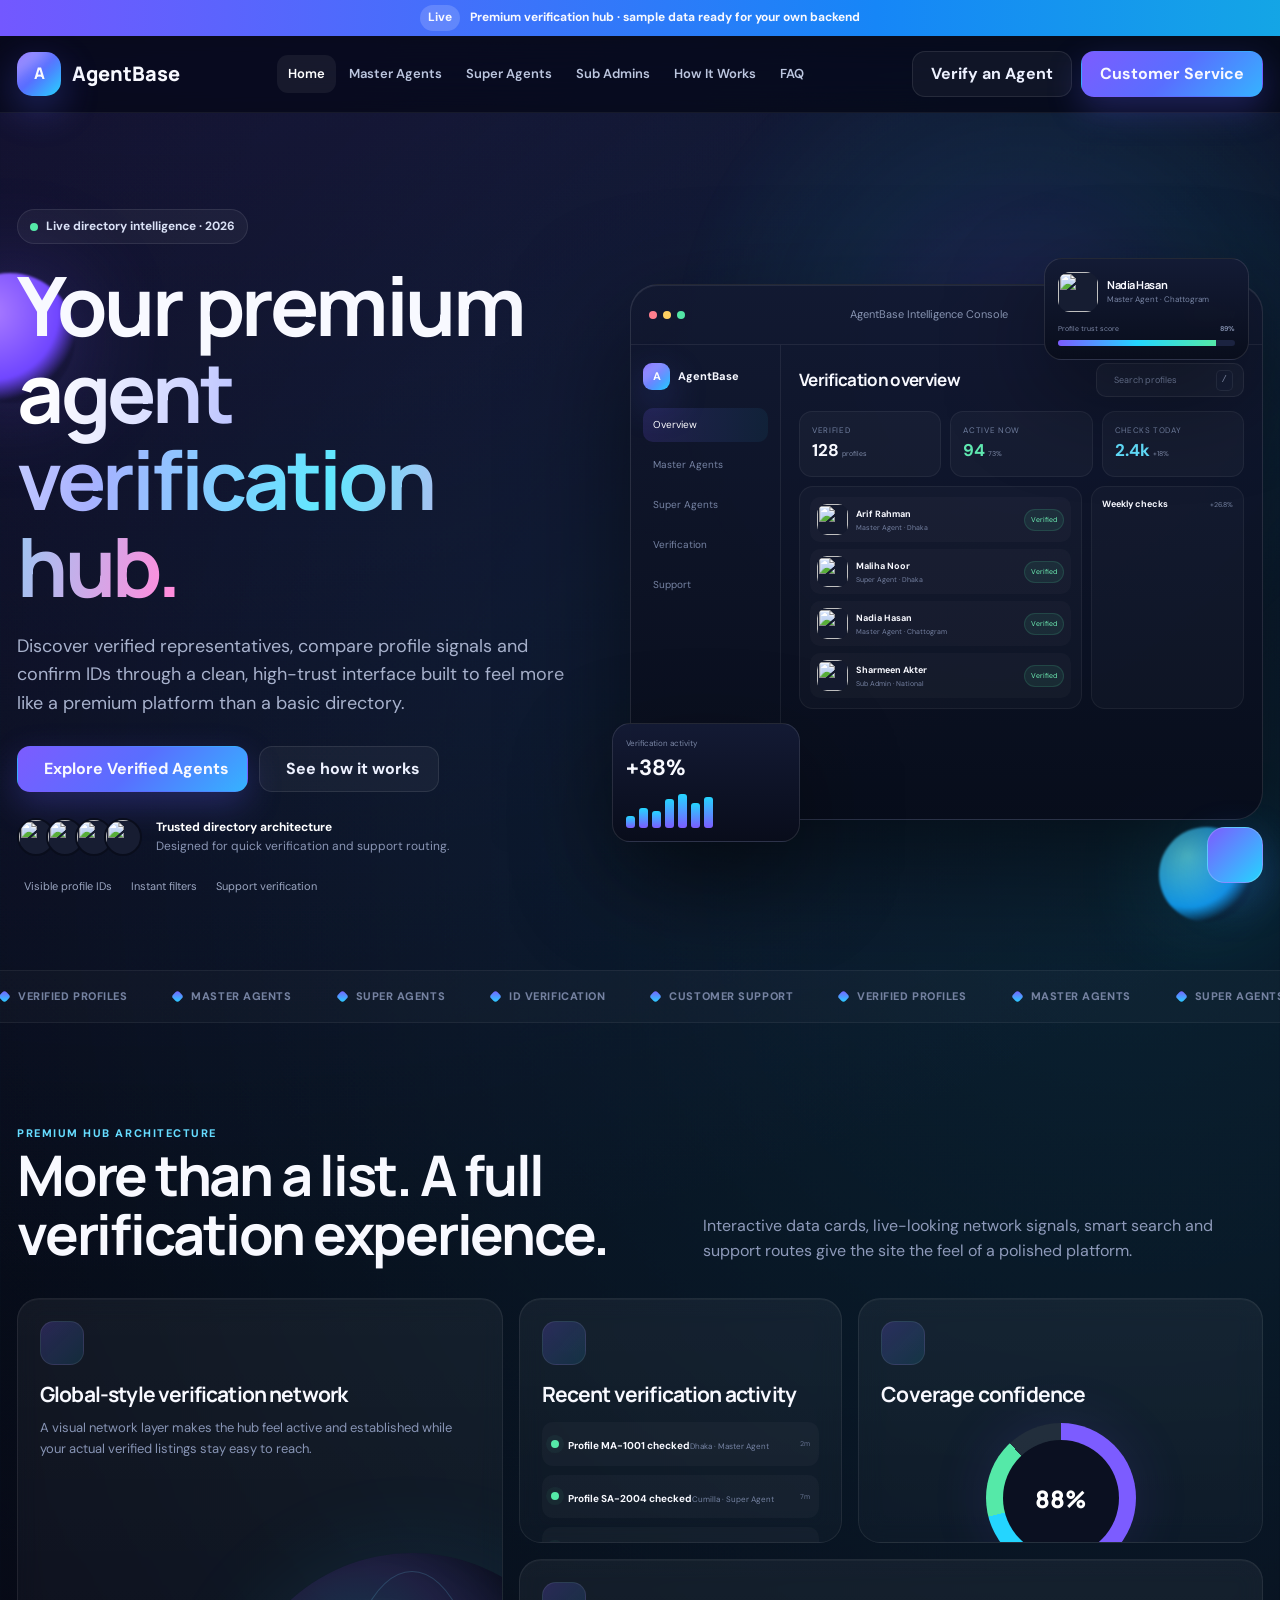
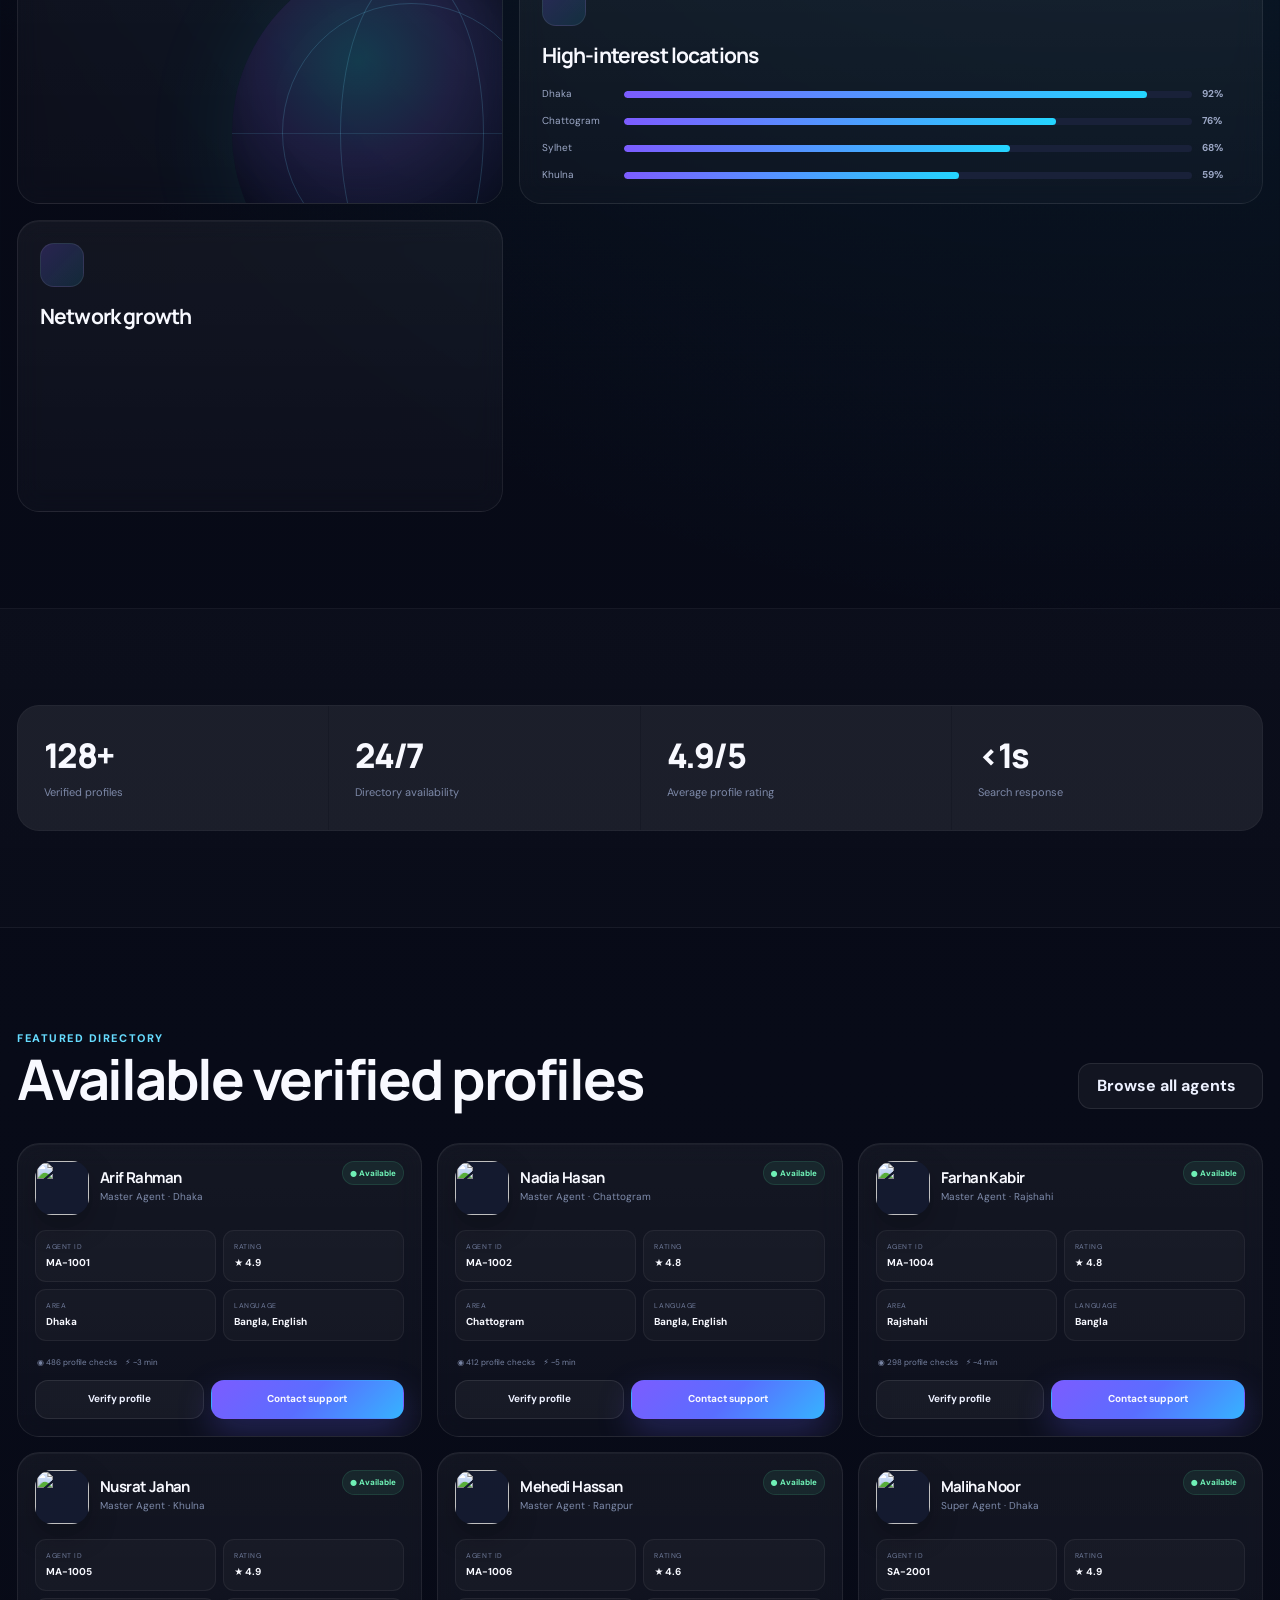
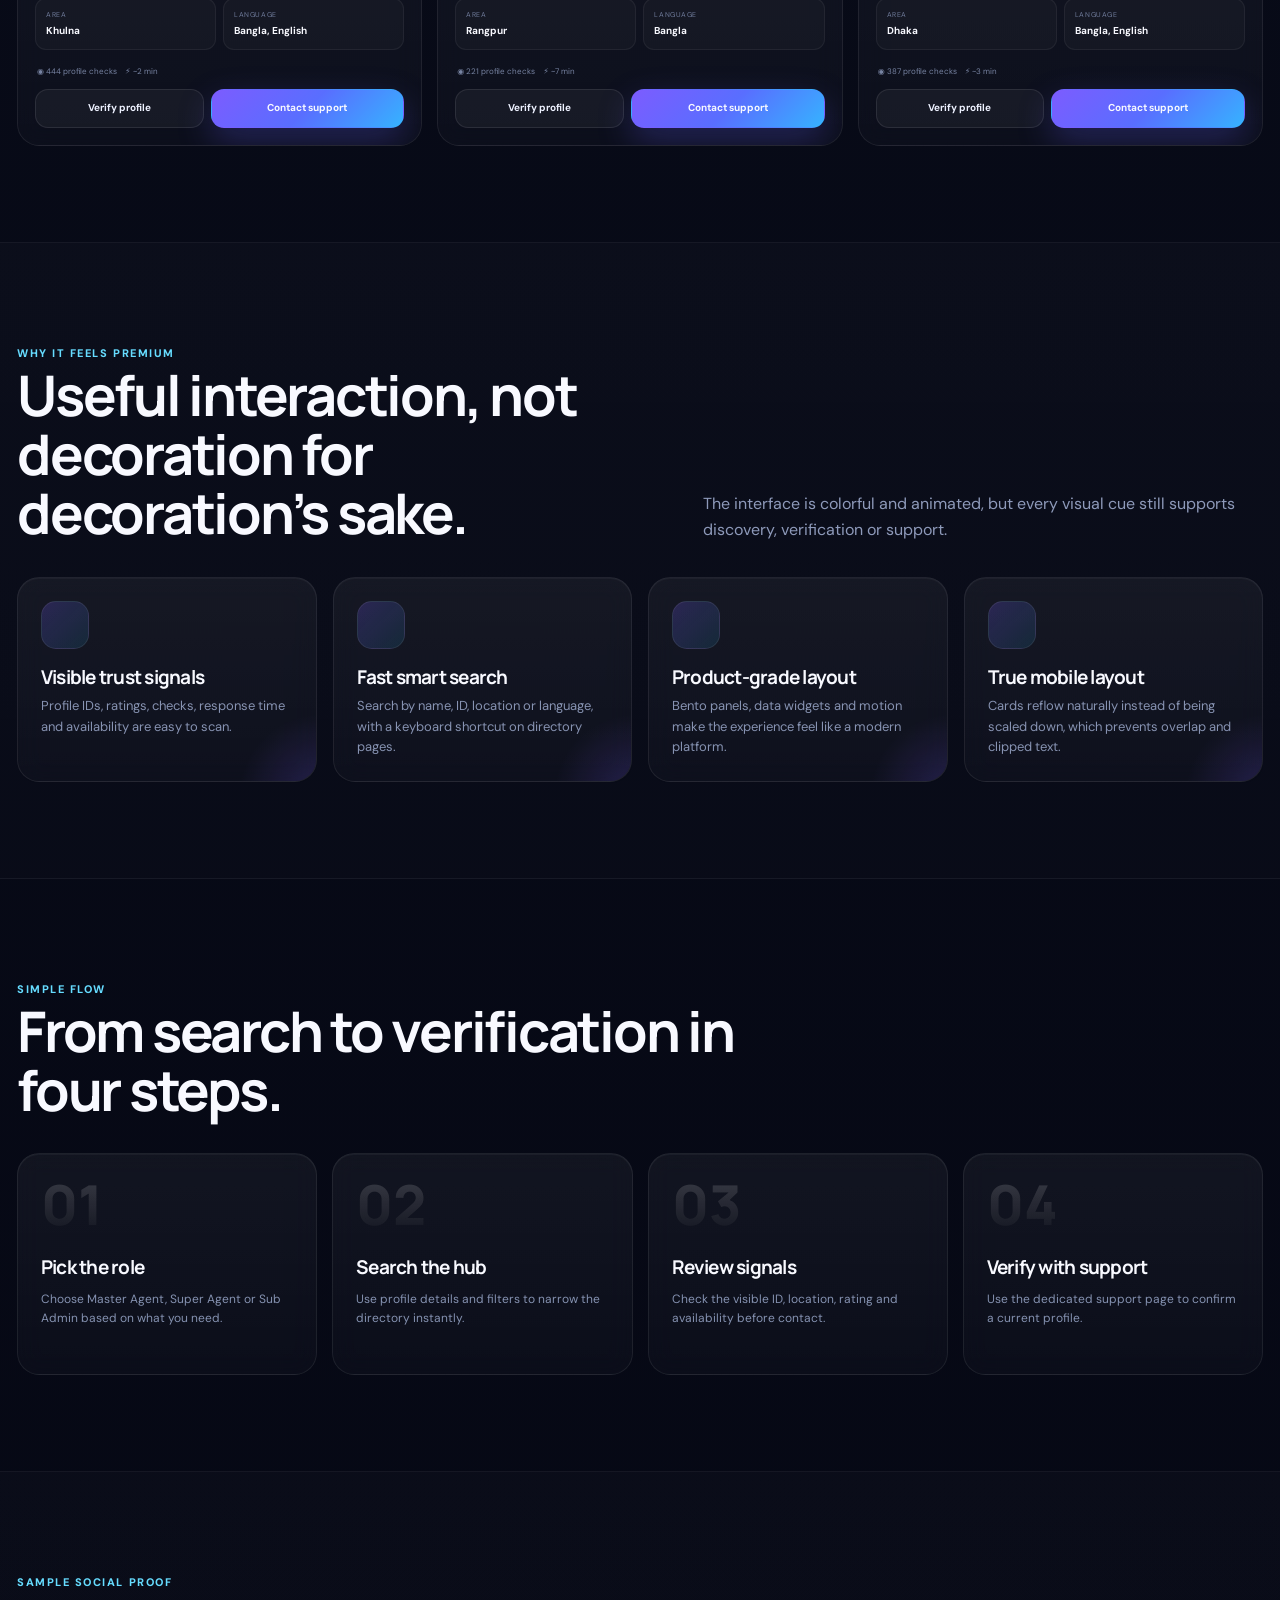
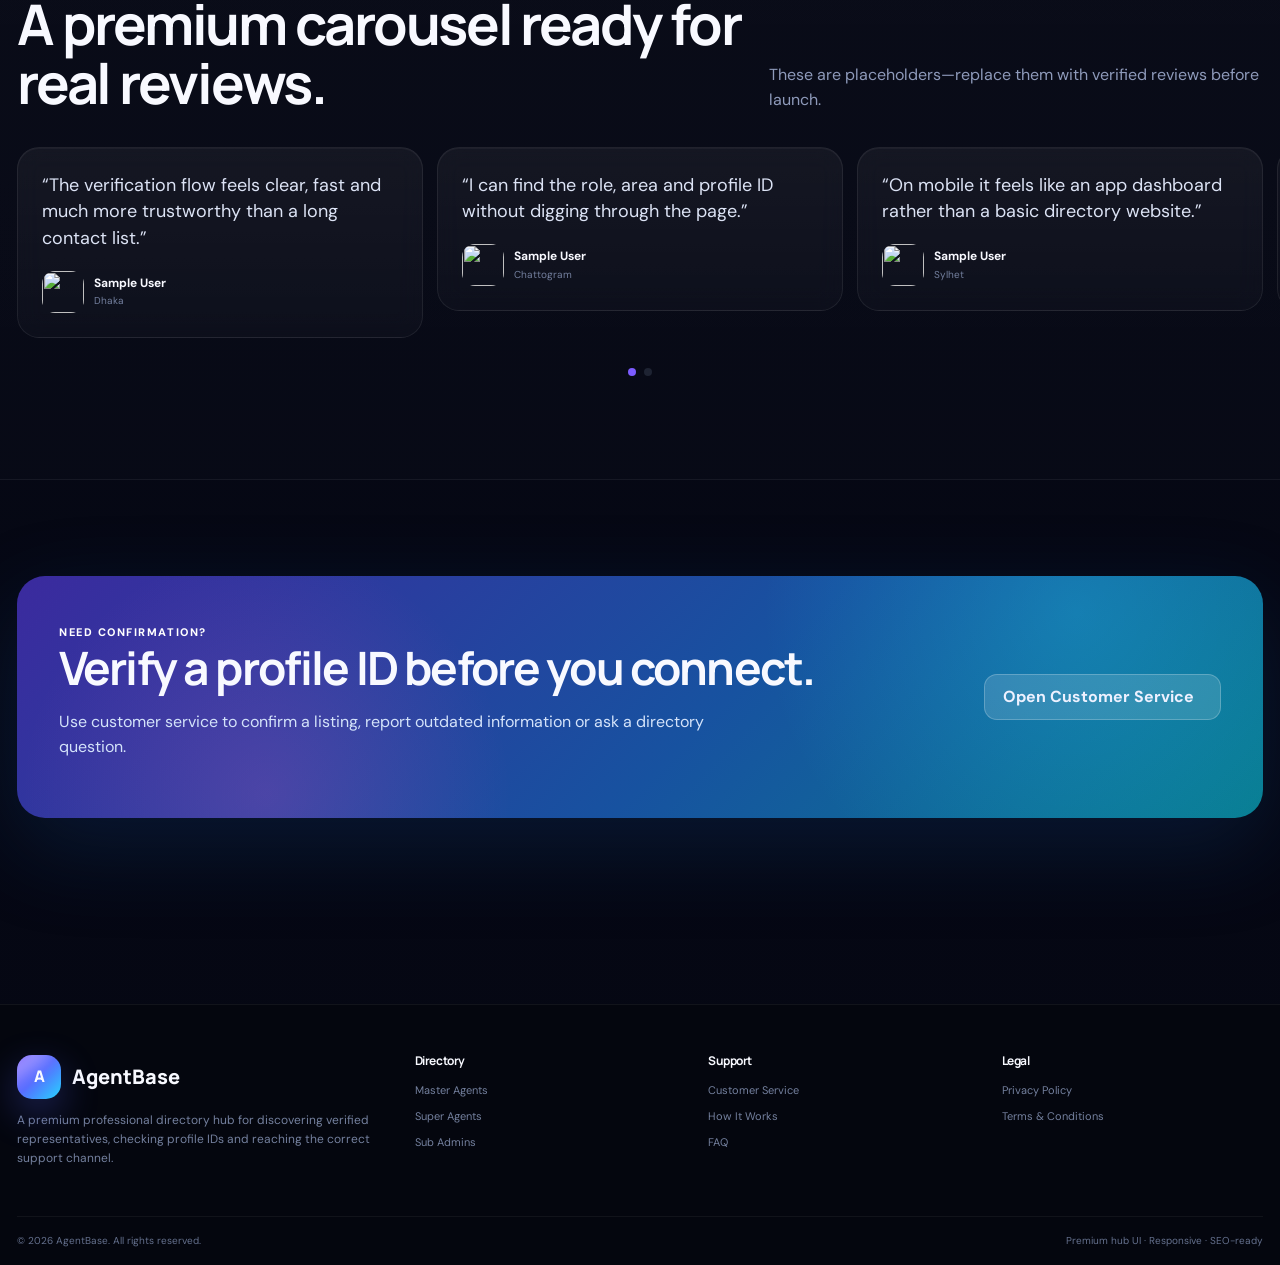
==== index.html @ 2a03d3b6 "Add files via upload" ====
<!doctype html><html lang="en"><head><meta charset="utf-8"><meta name="viewport" content="width=device-width,initial-scale=1"><title>Verified Agent Directory 2026 | AgentBase</title><meta name="description" content="Discover verified professional agents by role, location and availability in a premium interactive directory hub."><meta name="robots" content="index,follow,max-image-preview:large"><link rel="canonical" href="https://yourdomain.com/"><meta property="og:type" content="website"><meta property="og:title" content="Verified Agent Directory 2026 | AgentBase"><meta property="og:description" content="Discover verified professional agents by role, location and availability in a premium interactive directory hub."><meta property="og:url" content="https://yourdomain.com/"><meta name="twitter:card" content="summary_large_image"><meta name="theme-color" content="#050713"><link rel="preconnect" href="https://cdn.jsdelivr.net" crossorigin><link rel="preconnect" href="https://api.dicebear.com" crossorigin><link rel="stylesheet" href="https://cdn.jsdelivr.net/npm/swiper@11/swiper-bundle.min.css"><link rel="stylesheet" href="assets/css/style.css"><script type="application/ld+json">{"@context":"https://schema.org","@type":"WebSite","name":"AgentBase","url":"https://yourdomain.com/"}</script></head><body><div class="announcement"><div class="container announcement-inner"><b>Live</b><span>Premium verification hub · sample data ready for your own backend</span></div></div><a class="skip" href="#main">Skip to content</a><header class="header"><div class="container navwrap"><a class="brand" href="index.html"><span class="brand-mark">A</span><span class="brand-name">AgentBase</span></a><nav class="nav" aria-label="Primary"><a href="index.html">Home</a><a href="master-agents.html">Master Agents</a><a href="super-agents.html">Super Agents</a><a href="sub-admins.html">Sub Admins</a><a href="how-it-works.html">How It Works</a><a href="faq.html">FAQ</a></nav><div class="header-actions"><a class="btn btn-glass" href="customer-service.html">Verify an Agent</a><a class="btn btn-primary" href="customer-service.html">Customer Service</a><button class="menu" aria-label="Open menu" aria-expanded="false"><i data-lucide="menu"></i></button></div></div></header><main id="main"><section class="hero"><span class="orb a"></span><span class="orb b"></span><div class="container hero-grid"><div class="hero-copy-wrap"><span class="eyebrow"><span class="pulse"></span> Live directory intelligence · 2026</span><h1>Your premium <span class="grad">agent verification hub.</span></h1><p class="hero-copy">Discover verified representatives, compare profile signals and confirm IDs through a clean, high-trust interface built to feel more like a premium platform than a basic directory.</p><div class="hero-actions"><a class="btn btn-primary" href="master-agents.html"><i data-lucide="search"></i>Explore Verified Agents</a><a class="btn btn-glass" href="how-it-works.html"><i data-lucide="sparkles"></i>See how it works</a></div><div class="trust-row"><div class="avatar-stack"><img src="https://api.dicebear.com/9.x/notionists/svg?seed=Arif-Rahman&backgroundColor=1f2937,312e81,0f766e,4c1d95&radius=28" alt=""><img src="https://api.dicebear.com/9.x/notionists/svg?seed=Nadia-Hasan&backgroundColor=1f2937,312e81,0f766e,4c1d95&radius=28" alt=""><img src="https://api.dicebear.com/9.x/notionists/svg?seed=Maliha-Noor&backgroundColor=1f2937,312e81,0f766e,4c1d95&radius=28" alt=""><img src="https://api.dicebear.com/9.x/notionists/svg?seed=Sharmeen-Akter&backgroundColor=1f2937,312e81,0f766e,4c1d95&radius=28" alt=""></div><p><strong>Trusted directory architecture</strong><br>Designed for quick verification and support routing.</p></div><div class="micro-proof"><span><i data-lucide="badge-check"></i>Visible profile IDs</span><span><i data-lucide="zap"></i>Instant filters</span><span><i data-lucide="shield-check"></i>Support verification</span></div></div><div class="hub-wrap"><div class="hub-window"><div class="hub-top"><div class="window-dots"><i></i><i></i><i></i></div><span class="hub-top-title">AgentBase Intelligence Console</span><span class="live-chip">● LIVE VIEW</span></div><div class="hub-body"><aside class="hub-side"><div class="side-logo"><span class="brand-mark">A</span>AgentBase</div><div class="hub-nav"><span class="active">Overview</span><span>Master Agents</span><span>Super Agents</span><span>Verification</span><span>Support</span></div></aside><div class="hub-main"><div class="hub-mainhead"><h3>Verification overview</h3><div class="cmd-search"><i data-lucide="search"></i>Search profiles<kbd>/</kbd></div></div><div class="hub-kpis"><div class="hub-kpi"><span>Verified</span><strong>128</strong><small>profiles</small></div><div class="hub-kpi"><span>Active now</span><strong style="color:#60e9b1">94</strong><small>73%</small></div><div class="hub-kpi"><span>Checks today</span><strong style="color:#63e1ff">2.4k</strong><small>+18%</small></div></div><div class="hub-content"><div class="hub-list"><div class="mini-person"><img src="https://api.dicebear.com/9.x/notionists/svg?seed=Arif-Rahman&backgroundColor=1f2937,312e81,0f766e,4c1d95&radius=28" alt=""><div><strong>Arif Rahman</strong><small>Master Agent · Dhaka</small></div><span class="verified-mini">Verified</span></div><div class="mini-person"><img src="https://api.dicebear.com/9.x/notionists/svg?seed=Maliha-Noor&backgroundColor=1f2937,312e81,0f766e,4c1d95&radius=28" alt=""><div><strong>Maliha Noor</strong><small>Super Agent · Dhaka</small></div><span class="verified-mini">Verified</span></div><div class="mini-person"><img src="https://api.dicebear.com/9.x/notionists/svg?seed=Nadia-Hasan&backgroundColor=1f2937,312e81,0f766e,4c1d95&radius=28" alt=""><div><strong>Nadia Hasan</strong><small>Master Agent · Chattogram</small></div><span class="verified-mini">Verified</span></div><div class="mini-person"><img src="https://api.dicebear.com/9.x/notionists/svg?seed=Sharmeen-Akter&backgroundColor=1f2937,312e81,0f766e,4c1d95&radius=28" alt=""><div><strong>Sharmeen Akter</strong><small>Sub Admin · National</small></div><span class="verified-mini">Verified</span></div></div><div class="hub-chart"><div class="hub-chart-head"><strong>Weekly checks</strong><span>+26.8%</span></div><canvas id="verificationChart"></canvas></div></div></div></div></div><div class="floating-card profile"><div class="fc-top"><img src="https://api.dicebear.com/9.x/notionists/svg?seed=Nadia-Hasan&backgroundColor=1f2937,312e81,0f766e,4c1d95&radius=28" alt=""><div><h4>Nadia Hasan</h4><p>Master Agent · Chattogram</p></div></div><div class="trust-meter"><div class="trust-line"><span>Profile trust score</span><strong>89%</strong></div><div class="trust-bar"><i></i></div></div></div><div class="floating-card activity"><small>Verification activity</small><strong>+38%</strong><div class="spark"><i></i><i></i><i></i><i></i><i></i><i></i><i></i></div></div></div></div></section><div class="marquee"><div class="marquee-track"><span class="marquee-item"><i></i>VERIFIED PROFILES</span><span class="marquee-item"><i></i>MASTER AGENTS</span><span class="marquee-item"><i></i>SUPER AGENTS</span><span class="marquee-item"><i></i>ID VERIFICATION</span><span class="marquee-item"><i></i>CUSTOMER SUPPORT</span><span class="marquee-item"><i></i>VERIFIED PROFILES</span><span class="marquee-item"><i></i>MASTER AGENTS</span><span class="marquee-item"><i></i>SUPER AGENTS</span><span class="marquee-item"><i></i>ID VERIFICATION</span><span class="marquee-item"><i></i>CUSTOMER SUPPORT</span></div></div>
<section class="section"><div class="container"><div class="section-head" data-reveal><div><span class="kicker">Premium hub architecture</span><h2>More than a list. A full verification experience.</h2></div><p>Interactive data cards, live-looking network signals, smart search and support routes give the site the feel of a polished platform.</p></div><div class="bento"><article class="glass bento-card large" data-reveal><div class="bento-icon"><i data-lucide="globe-2"></i></div><h3>Global-style verification network</h3><p>A visual network layer makes the hub feel active and established while your actual verified listings stay easy to reach.</p><div class="globe-wrap"><span class="globe-line"></span></div></article><article class="glass bento-card" data-reveal><div class="bento-icon"><i data-lucide="activity"></i></div><h3>Recent verification activity</h3><div class="activity-feed"><div class="feed-item"><span class="feed-dot"></span><div><strong>Profile MA-1001 checked</strong><small>Dhaka · Master Agent</small></div><span class="feed-time">2m</span></div><div class="feed-item"><span class="feed-dot"></span><div><strong>Profile SA-2004 checked</strong><small>Cumilla · Super Agent</small></div><span class="feed-time">7m</span></div><div class="feed-item"><span class="feed-dot"></span><div><strong>Profile AD-3002 checked</strong><small>National · Sub Admin</small></div><span class="feed-time">11m</span></div></div></article><article class="glass bento-card" data-reveal><div class="bento-icon"><i data-lucide="pie-chart"></i></div><h3>Coverage confidence</h3><div class="coverage-ring"></div></article><article class="glass bento-card wide" data-reveal><div class="bento-icon"><i data-lucide="bar-chart-3"></i></div><h3>High-interest locations</h3><div class="city-list"><div class="city-row"><span>Dhaka</span><span class="city-bar"><i style="width:92%"></i></span><b>92%</b></div><div class="city-row"><span>Chattogram</span><span class="city-bar"><i style="width:76%"></i></span><b>76%</b></div><div class="city-row"><span>Sylhet</span><span class="city-bar"><i style="width:68%"></i></span><b>68%</b></div><div class="city-row"><span>Khulna</span><span class="city-bar"><i style="width:59%"></i></span><b>59%</b></div></div></article><article class="glass bento-card" data-reveal><div class="bento-icon"><i data-lucide="chart-no-axes-combined"></i></div><h3>Network growth</h3><div class="mini-chart-box"><canvas id="networkChart"></canvas></div></article></div></div></section>
<section class="section alt"><div class="container"><div class="stats" data-reveal><div class="statbox"><strong data-count="128" data-suffix="+">128+</strong><span>Verified profiles</span></div><div class="statbox"><strong>24/7</strong><span>Directory availability</span></div><div class="statbox"><strong>4.9/5</strong><span>Average profile rating</span></div><div class="statbox"><strong>&lt;1s</strong><span>Search response</span></div></div></div></section>
<section class="section"><div class="container"><div class="section-head" data-reveal><div><span class="kicker">Featured directory</span><h2>Available verified profiles</h2></div><a class="btn btn-glass" href="master-agents.html">Browse all agents <i data-lucide="arrow-up-right"></i></a></div><div class="agent-grid" data-featured></div></div></section>
<section class="section alt"><div class="container"><div class="section-head" data-reveal><div><span class="kicker">Why it feels premium</span><h2>Useful interaction, not decoration for decoration’s sake.</h2></div><p>The interface is colorful and animated, but every visual cue still supports discovery, verification or support.</p></div><div class="grid4"><article class="glass feature" data-reveal><div class="ficon"><i data-lucide="badge-check"></i></div><h3>Visible trust signals</h3><p>Profile IDs, ratings, checks, response time and availability are easy to scan.</p></article><article class="glass feature" data-reveal><div class="ficon"><i data-lucide="search-code"></i></div><h3>Fast smart search</h3><p>Search by name, ID, location or language, with a keyboard shortcut on directory pages.</p></article><article class="glass feature" data-reveal><div class="ficon"><i data-lucide="panel-top"></i></div><h3>Product-grade layout</h3><p>Bento panels, data widgets and motion make the experience feel like a modern platform.</p></article><article class="glass feature" data-reveal><div class="ficon"><i data-lucide="smartphone"></i></div><h3>True mobile layout</h3><p>Cards reflow naturally instead of being scaled down, which prevents overlap and clipped text.</p></article></div></div></section>
<section class="section"><div class="container"><div class="section-head" data-reveal><div><span class="kicker">Simple flow</span><h2>From search to verification in four steps.</h2></div></div><div class="process"><article class="glass step" data-reveal><div class="step-num">01</div><h3>Pick the role</h3><p>Choose Master Agent, Super Agent or Sub Admin based on what you need.</p></article><article class="glass step" data-reveal><div class="step-num">02</div><h3>Search the hub</h3><p>Use profile details and filters to narrow the directory instantly.</p></article><article class="glass step" data-reveal><div class="step-num">03</div><h3>Review signals</h3><p>Check the visible ID, location, rating and availability before contact.</p></article><article class="glass step" data-reveal><div class="step-num">04</div><h3>Verify with support</h3><p>Use the dedicated support page to confirm a current profile.</p></article></div></div></section>
<section class="section alt"><div class="container"><div class="section-head" data-reveal><div><span class="kicker">Sample social proof</span><h2>A premium carousel ready for real reviews.</h2></div><p>These are placeholders—replace them with verified reviews before launch.</p></div><div class="swiper testimonial-slider"><div class="swiper-wrapper"><div class="swiper-slide"><article class="glass testimonial"><p class="quote">“The verification flow feels clear, fast and much more trustworthy than a long contact list.”</p><div class="who"><img src="https://api.dicebear.com/9.x/notionists/svg?seed=Arif-Rahman&backgroundColor=1f2937,312e81,0f766e,4c1d95&radius=28" alt=""><div><strong>Sample User</strong><span>Dhaka</span></div></div></article></div><div class="swiper-slide"><article class="glass testimonial"><p class="quote">“I can find the role, area and profile ID without digging through the page.”</p><div class="who"><img src="https://api.dicebear.com/9.x/notionists/svg?seed=Nadia-Hasan&backgroundColor=1f2937,312e81,0f766e,4c1d95&radius=28" alt=""><div><strong>Sample User</strong><span>Chattogram</span></div></div></article></div><div class="swiper-slide"><article class="glass testimonial"><p class="quote">“On mobile it feels like an app dashboard rather than a basic directory website.”</p><div class="who"><img src="https://api.dicebear.com/9.x/notionists/svg?seed=Maliha-Noor&backgroundColor=1f2937,312e81,0f766e,4c1d95&radius=28" alt=""><div><strong>Sample User</strong><span>Sylhet</span></div></div></article></div><div class="swiper-slide"><article class="glass testimonial"><p class="quote">“The support verification route makes the next step obvious.”</p><div class="who"><img src="https://api.dicebear.com/9.x/notionists/svg?seed=Sharmeen-Akter&backgroundColor=1f2937,312e81,0f766e,4c1d95&radius=28" alt=""><div><strong>Sample User</strong><span>National</span></div></div></article></div></div><div class="swiper-pagination"></div></div></div></section>
<section class="section"><div class="container"><div class="cta" data-reveal><div class="cta-grid"><div><span class="kicker" style="color:#fff">Need confirmation?</span><h2>Verify a profile ID before you connect.</h2><p>Use customer service to confirm a listing, report outdated information or ask a directory question.</p></div><a class="btn btn-glass" href="customer-service.html">Open Customer Service <i data-lucide="arrow-right"></i></a></div></div></div></section></main><footer class="footer"><div class="container footer-grid"><div><a class="brand" href="index.html"><span class="brand-mark">A</span><span class="brand-name">AgentBase</span></a><p>A premium professional directory hub for discovering verified representatives, checking profile IDs and reaching the correct support channel.</p></div><div><h4>Directory</h4><a class="link" href="master-agents.html">Master Agents</a><a class="link" href="super-agents.html">Super Agents</a><a class="link" href="sub-admins.html">Sub Admins</a></div><div><h4>Support</h4><a class="link" href="customer-service.html">Customer Service</a><a class="link" href="how-it-works.html">How It Works</a><a class="link" href="faq.html">FAQ</a></div><div><h4>Legal</h4><a class="link" href="privacy.html">Privacy Policy</a><a class="link" href="terms.html">Terms & Conditions</a></div></div><div class="container footer-bottom"><span>© 2026 AgentBase. All rights reserved.</span><span>Premium hub UI · Responsive · SEO-ready</span></div></footer><a class="float-contact" href="customer-service.html" aria-label="Customer service"><i data-lucide="message-circle"></i></a><div class="cursor-glow"></div><script src="https://cdn.jsdelivr.net/npm/lucide@0.468.0/dist/umd/lucide.min.js"></script><script src="https://cdn.jsdelivr.net/npm/gsap@3.13.0/dist/gsap.min.js"></script><script src="https://cdn.jsdelivr.net/npm/gsap@3.13.0/dist/ScrollTrigger.min.js"></script><script src="https://cdn.jsdelivr.net/npm/@studio-freight/lenis@1.0.42/dist/lenis.min.js"></script><script src="https://cdn.jsdelivr.net/npm/chart.js@4.4.7/dist/chart.umd.min.js"></script><script src="https://cdn.jsdelivr.net/npm/swiper@11/swiper-bundle.min.js"></script><script src="assets/js/config.js"></script><script src="assets/js/agents.js"></script><script src="assets/js/app.js"></script></body></html>
---- assets/css/style.css ----
@import url('https://fonts.googleapis.com/css2?family=DM+Sans:wght@400;500;600;700&family=Manrope:wght@600;700;800&display=swap');
:root{--bg:#050713;--bg2:#080b18;--surface:#0d1124;--surface2:#11172d;--glass:rgba(15,21,43,.72);--glass2:rgba(255,255,255,.045);--text:#f8f9ff;--muted:#96a0bd;--muted2:#6f7a98;--line:rgba(255,255,255,.09);--line2:rgba(255,255,255,.14);--violet:#7c5cff;--violet2:#aa67ff;--cyan:#24d5ff;--teal:#27e2be;--pink:#ff5ccc;--amber:#ffc761;--green:#55e9a8;--danger:#ff7b8f;--container:1260px;--r:24px;--shadow:0 35px 100px rgba(0,0,0,.38);--shadow2:0 16px 50px rgba(0,0,0,.24)}
*{box-sizing:border-box;min-width:0}html{scroll-behavior:smooth;background:var(--bg)}body{margin:0;font-family:'DM Sans',system-ui,-apple-system,BlinkMacSystemFont,'Segoe UI',sans-serif;color:var(--text);background:radial-gradient(circle at 12% -10%,rgba(124,92,255,.20),transparent 28%),radial-gradient(circle at 88% 14%,rgba(36,213,255,.12),transparent 26%),linear-gradient(180deg,#050713 0%,#080b18 44%,#050713 100%);line-height:1.6;overflow-x:hidden;-webkit-font-smoothing:antialiased}body:before{content:'';position:fixed;inset:0;pointer-events:none;z-index:-4;background-image:linear-gradient(rgba(255,255,255,.022) 1px,transparent 1px),linear-gradient(90deg,rgba(255,255,255,.022) 1px,transparent 1px);background-size:52px 52px;mask-image:linear-gradient(to bottom,rgba(0,0,0,.9),transparent 86%)}a{text-decoration:none;color:inherit}button,input,select,textarea{font:inherit}button{color:inherit}img{max-width:100%;display:block}h1,h2,h3,h4{font-family:'Manrope',sans-serif;margin:0;line-height:1.06;letter-spacing:-.04em;overflow-wrap:anywhere}p{overflow-wrap:anywhere}.container{width:min(calc(100% - 34px),var(--container));margin-inline:auto}.skip{position:absolute;left:-9999px}.skip:focus{left:12px;top:12px;z-index:9999;background:white;color:#111;padding:10px 14px;border-radius:10px}.cursor-glow{position:fixed;width:420px;height:420px;border-radius:50%;background:radial-gradient(circle,rgba(124,92,255,.085),transparent 67%);transform:translate(-50%,-50%);pointer-events:none;z-index:-2;filter:blur(10px)}

.announcement{position:relative;z-index:1100;background:linear-gradient(90deg,#7358ff,#1686f7 38%,#12bfd7 70%,#b643db);background-size:180% 180%;animation:flow 9s ease infinite;font-size:12px;font-weight:700}.announcement-inner{min-height:36px;display:flex;align-items:center;justify-content:center;gap:10px;text-align:center}.announcement b{padding:3px 8px;border-radius:999px;background:rgba(255,255,255,.16)}@keyframes flow{50%{background-position:100% 50%}}
.header{position:sticky;top:0;z-index:1000;background:rgba(5,7,19,.72);backdrop-filter:blur(20px) saturate(150%);border-bottom:1px solid rgba(255,255,255,.06)}.navwrap{height:76px;display:flex;align-items:center;justify-content:space-between;gap:20px}.brand{display:inline-flex;align-items:center;gap:11px;font-family:'Manrope';font-weight:800;white-space:nowrap}.brand-mark{position:relative;width:44px;height:44px;border-radius:15px;display:grid;place-items:center;background:linear-gradient(135deg,#7c5cff,#566dff 48%,#26d5ff);box-shadow:0 14px 38px rgba(88,99,255,.32);overflow:hidden}.brand-mark:after{content:'';position:absolute;width:60px;height:16px;top:2px;left:-25px;background:rgba(255,255,255,.35);filter:blur(8px);transform:rotate(-35deg)}.brand-name{font-size:20px}.nav{display:flex;align-items:center;gap:2px}.nav a{padding:9px 11px;border-radius:11px;font-size:13px;font-weight:600;color:#bcc6df;white-space:nowrap}.nav a:hover,.nav a.active{color:#fff;background:rgba(255,255,255,.06)}.header-actions{display:flex;align-items:center;gap:9px}.btn{min-height:46px;padding:0 18px;border-radius:13px;border:1px solid transparent;display:inline-flex;align-items:center;justify-content:center;gap:8px;text-align:center;font-weight:700;line-height:1.2;cursor:pointer;transition:transform .22s ease,border-color .22s ease,box-shadow .22s ease,background .22s ease;white-space:normal}.btn:hover{transform:translateY(-2px)}.btn-primary{background:linear-gradient(135deg,#7c5cff 0%,#596eff 50%,#24d5ff 125%);box-shadow:0 13px 34px rgba(100,92,255,.27)}.btn-primary:hover{box-shadow:0 20px 46px rgba(100,92,255,.37)}.btn-glass{background:rgba(255,255,255,.045);border-color:var(--line);color:#edf1ff}.btn-plain{background:transparent;color:#c9d1e8}.menu{display:none;width:46px;height:46px;padding:0;border-radius:13px;border:1px solid var(--line);background:rgba(255,255,255,.04)}

.hero{position:relative;padding:96px 0 74px;overflow:hidden}.hero:before{content:'';position:absolute;width:720px;height:720px;border-radius:50%;left:52%;top:-120px;background:radial-gradient(circle,rgba(124,92,255,.16),rgba(36,213,255,.055) 42%,transparent 70%);filter:blur(1px);pointer-events:none}.orb{position:absolute;border-radius:50%;pointer-events:none;filter:blur(1px)}.orb.a{width:130px;height:130px;left:-55px;top:160px;background:radial-gradient(circle at 35% 30%,#aa7cff,#7046ff 55%,rgba(112,70,255,.05) 72%);box-shadow:0 0 100px rgba(124,92,255,.28)}.orb.b{width:95px;height:95px;right:2%;bottom:48px;background:radial-gradient(circle at 30% 30%,#63edff,#13a6ff 55%,rgba(19,166,255,.04) 72%);box-shadow:0 0 90px rgba(36,213,255,.2)}.hero-grid{display:grid;grid-template-columns:minmax(0,.94fr) minmax(0,1.06fr);gap:52px;align-items:center;position:relative;z-index:2}.eyebrow{display:inline-flex;align-items:center;gap:8px;padding:7px 12px;border:1px solid var(--line);border-radius:999px;background:rgba(255,255,255,.045);font-size:12px;font-weight:700;color:#dae1f6}.pulse{width:8px;height:8px;border-radius:50%;background:var(--green);box-shadow:0 0 0 0 rgba(85,233,168,.55);animation:pulse 2s infinite}@keyframes pulse{70%{box-shadow:0 0 0 8px rgba(85,233,168,0)}}h1{font-size:clamp(50px,6.4vw,88px);margin-top:18px;max-width:760px}.grad{background:linear-gradient(100deg,#fff 4%,#a7b1ff 37%,#61e8ff 66%,#ff8ddd 98%);-webkit-background-clip:text;background-clip:text;color:transparent}.hero-copy{max-width:650px;color:#a8b2cd;font-size:18px;margin:22px 0 28px}.hero-actions{display:flex;flex-wrap:wrap;gap:11px}.trust-row{display:flex;align-items:center;gap:14px;margin-top:26px;flex-wrap:wrap}.avatar-stack{display:flex}.avatar-stack img{width:38px;height:38px;border-radius:50%;margin-left:-9px;border:2px solid #090d1c;background:#171d32}.avatar-stack img:first-child{margin-left:0}.trust-row p{margin:0;color:#8995b4;font-size:12px}.trust-row strong{color:#fff;font-weight:700}.micro-proof{display:flex;gap:12px;flex-wrap:wrap;margin-top:22px}.micro-proof span{display:inline-flex;align-items:center;gap:7px;color:#9ba6c1;font-size:11px}.micro-proof i{color:#58edb1}

.hub-wrap{position:relative}.hub-window{border:1px solid rgba(255,255,255,.11);background:linear-gradient(180deg,rgba(18,25,49,.93),rgba(8,12,26,.93));border-radius:28px;box-shadow:0 45px 120px rgba(0,0,0,.52),inset 0 1px 0 rgba(255,255,255,.08);overflow:hidden}.hub-top{min-height:60px;padding:0 18px;display:flex;align-items:center;justify-content:space-between;gap:14px;border-bottom:1px solid rgba(255,255,255,.07)}.window-dots{display:flex;gap:6px}.window-dots i{width:8px;height:8px;border-radius:50%}.window-dots i:nth-child(1){background:#ff7f8e}.window-dots i:nth-child(2){background:#ffd062}.window-dots i:nth-child(3){background:#52e6a6}.hub-top-title{font-size:11px;color:#8995b3}.live-chip{padding:6px 8px;border:1px solid rgba(85,233,168,.18);background:rgba(85,233,168,.08);color:#73efb9;border-radius:999px;font-size:9px;font-weight:800;white-space:nowrap}.hub-body{display:grid;grid-template-columns:150px minmax(0,1fr);min-height:474px}.hub-side{border-right:1px solid rgba(255,255,255,.07);padding:18px 12px}.side-logo{display:flex;gap:8px;align-items:center;font-size:11px;font-weight:800;margin-bottom:18px}.side-logo .brand-mark{width:27px;height:27px;border-radius:9px}.hub-nav{display:grid;gap:6px}.hub-nav span{padding:9px 10px;border-radius:10px;font-size:10px;color:#7683a3}.hub-nav span.active{background:linear-gradient(90deg,rgba(124,92,255,.16),rgba(36,213,255,.06));color:#fff}.hub-main{padding:18px}.hub-mainhead{display:flex;justify-content:space-between;align-items:center;gap:14px}.hub-mainhead h3{font-size:17px}.cmd-search{height:34px;min-width:148px;padding:0 10px;display:flex;align-items:center;gap:7px;border:1px solid rgba(255,255,255,.08);border-radius:10px;background:rgba(255,255,255,.035);color:#7582a3;font-size:9px}.cmd-search kbd{margin-left:auto;background:#171f37;border:1px solid rgba(255,255,255,.08);padding:2px 5px;border-radius:5px;color:#909cbb}.hub-kpis{display:grid;grid-template-columns:repeat(3,minmax(0,1fr));gap:9px;margin-top:14px}.hub-kpi{padding:12px;border-radius:13px;background:rgba(255,255,255,.032);border:1px solid rgba(255,255,255,.055)}.hub-kpi span{display:block;color:#7280a1;font-size:8px;text-transform:uppercase;letter-spacing:.08em}.hub-kpi strong{font-size:17px}.hub-kpi small{color:#7d89a7;font-size:7px;margin-left:3px}.hub-content{display:grid;grid-template-columns:minmax(0,1.3fr) minmax(150px,.7fr);gap:9px;margin-top:9px}.hub-list,.hub-chart{border:1px solid rgba(255,255,255,.055);background:rgba(255,255,255,.025);border-radius:14px;padding:10px}.hub-list{display:grid;gap:7px}.mini-person{display:grid;grid-template-columns:auto minmax(0,1fr) auto;align-items:center;gap:8px;padding:7px;border-radius:10px;background:rgba(255,255,255,.025)}.mini-person img{width:31px;height:31px;border-radius:10px;background:#141a2e}.mini-person strong{display:block;font-size:9px;white-space:nowrap;overflow:hidden;text-overflow:ellipsis}.mini-person small{display:block;font-size:7px;color:#7581a1;white-space:nowrap;overflow:hidden;text-overflow:ellipsis}.verified-mini{font-size:7px;color:#6ff0b5;background:rgba(85,233,168,.08);border:1px solid rgba(85,233,168,.14);padding:4px 6px;border-radius:999px;white-space:nowrap}.hub-chart{position:relative;min-height:178px;display:flex;flex-direction:column}.hub-chart-head{display:flex;align-items:center;justify-content:space-between;gap:8px}.hub-chart-head strong{font-size:9px}.hub-chart-head span{font-size:7px;color:#74809f}.hub-chart canvas{width:100%!important;height:132px!important;margin-top:auto}.floating-card{position:absolute;z-index:5;border:1px solid rgba(255,255,255,.11);background:linear-gradient(180deg,rgba(20,27,53,.96),rgba(9,13,27,.96));backdrop-filter:blur(16px);border-radius:18px;box-shadow:var(--shadow)}.floating-card.profile{right:14px;top:-26px;width:205px;padding:13px}.fc-top{display:flex;gap:9px;align-items:center}.fc-top img{width:40px;height:40px;border-radius:12px;background:#161d32}.fc-top h4{font-size:11px}.fc-top p{font-size:8px;color:#7885a4;margin:2px 0 0}.trust-meter{margin-top:11px}.trust-line{display:flex;justify-content:space-between;font-size:7px;color:#7d89a7}.trust-bar{height:6px;background:#1b2340;border-radius:999px;overflow:hidden;margin-top:5px}.trust-bar i{display:block;height:100%;width:89%;background:linear-gradient(90deg,#7c5cff,#24d5ff,#55e9a8)}.floating-card.activity{left:-18px;bottom:-22px;width:188px;padding:13px}.floating-card.activity small{display:block;color:#7b87a6;font-size:8px}.floating-card.activity strong{font-size:22px}.spark{height:36px;display:flex;gap:4px;align-items:end;margin-top:7px}.spark i{width:9px;border-radius:3px;background:linear-gradient(180deg,#24d5ff,#7c5cff)}.spark i:nth-child(1){height:12px}.spark i:nth-child(2){height:20px}.spark i:nth-child(3){height:17px}.spark i:nth-child(4){height:29px}.spark i:nth-child(5){height:34px}.spark i:nth-child(6){height:25px}.spark i:nth-child(7){height:31px}

.marquee{overflow:hidden;border-block:1px solid rgba(255,255,255,.06);background:rgba(255,255,255,.018)}.marquee-track{display:flex;align-items:center;gap:46px;min-width:max-content;padding:17px 0;animation:marquee 26s linear infinite}.marquee-item{display:flex;gap:9px;align-items:center;color:#7582a1;font-size:11px;font-weight:800;letter-spacing:.05em}.marquee-item i{width:9px;height:9px;border-radius:3px;transform:rotate(45deg);background:linear-gradient(135deg,#7c5cff,#24d5ff)}@keyframes marquee{to{transform:translateX(-50%)}}
.section{padding:96px 0;position:relative}.section.alt{background:linear-gradient(180deg,rgba(255,255,255,.016),rgba(255,255,255,.006));border-block:1px solid rgba(255,255,255,.05)}.section-head{display:flex;align-items:flex-end;justify-content:space-between;gap:28px;margin-bottom:34px}.kicker{font-size:11px;text-transform:uppercase;letter-spacing:.14em;font-weight:800;color:#66dcff}.section h2{font-size:clamp(34px,4.5vw,56px);max-width:800px}.section-head p{margin:0;color:#8e9aba;max-width:560px}.glass{border:1px solid rgba(255,255,255,.075);background:linear-gradient(180deg,rgba(255,255,255,.052),rgba(255,255,255,.022));border-radius:22px;box-shadow:inset 0 1px 0 rgba(255,255,255,.035);backdrop-filter:blur(12px)}.grid3{display:grid;grid-template-columns:repeat(3,minmax(0,1fr));gap:16px}.grid4{display:grid;grid-template-columns:repeat(4,minmax(0,1fr));gap:16px}

.bento{display:grid;grid-template-columns:1.2fr .8fr 1fr;grid-template-rows:245px 245px;gap:16px}.bento-card{position:relative;overflow:hidden;padding:22px;transition:transform .3s ease,border-color .3s ease}.bento-card:hover{transform:translateY(-5px);border-color:rgba(255,255,255,.14)}.bento-card.large{grid-row:span 2}.bento-card.wide{grid-column:span 2}.bento-card h3{font-size:21px}.bento-card p{color:#8794b4;font-size:13px;max-width:420px}.bento-icon{width:44px;height:44px;border-radius:14px;display:grid;place-items:center;background:linear-gradient(135deg,rgba(124,92,255,.22),rgba(36,213,255,.11));border:1px solid rgba(255,255,255,.08);margin-bottom:18px}.globe-wrap{position:absolute;right:-90px;bottom:-110px;width:360px;height:360px;border-radius:50%;background:radial-gradient(circle at 35% 30%,rgba(36,213,255,.20),rgba(124,92,255,.14) 28%,rgba(9,14,32,.9) 60%,#070a14 70%);box-shadow:inset -30px -30px 60px rgba(0,0,0,.5),0 0 100px rgba(36,213,255,.09)}.globe-wrap:before,.globe-wrap:after{content:'';position:absolute;inset:14%;border:1px solid rgba(110,220,255,.18);border-radius:50%}.globe-wrap:after{inset:30% 5%;transform:rotate(90deg)}.globe-line{position:absolute;left:0;right:0;top:50%;height:1px;background:rgba(110,220,255,.12)}.city-list{display:grid;gap:11px;margin-top:20px}.city-row{display:grid;grid-template-columns:72px 1fr 38px;gap:10px;align-items:center;font-size:10px;color:#9ca8c6}.city-bar{height:7px;border-radius:999px;background:#192139;overflow:hidden}.city-bar i{display:block;height:100%;border-radius:inherit;background:linear-gradient(90deg,#7c5cff,#24d5ff)}.activity-feed{display:grid;gap:9px;margin-top:17px}.feed-item{display:grid;grid-template-columns:auto 1fr auto;gap:9px;align-items:center;padding:9px;border-radius:11px;background:rgba(255,255,255,.028)}.feed-dot{width:8px;height:8px;border-radius:50%;background:#55e9a8;box-shadow:0 0 0 5px rgba(85,233,168,.05)}.feed-item strong{font-size:10px}.feed-item small{font-size:8px;color:#7582a2}.feed-time{font-size:7px;color:#65718f}.coverage-ring{width:150px;height:150px;border-radius:50%;background:conic-gradient(#7c5cff 0 42%,#24d5ff 42% 71%,#55e9a8 71% 88%,rgba(255,255,255,.07) 88%);display:grid;place-items:center;margin:18px auto 0;box-shadow:0 0 60px rgba(124,92,255,.12)}.coverage-ring:after{content:'88%';width:116px;height:116px;border-radius:50%;display:grid;place-items:center;background:#0b1021;font:800 24px 'Manrope';color:white}.mini-chart-box{height:148px;margin-top:14px}.mini-chart-box canvas{width:100%!important;height:100%!important}

.stats{display:grid;grid-template-columns:repeat(4,minmax(0,1fr));gap:1px;border:1px solid rgba(255,255,255,.06);border-radius:22px;overflow:hidden;background:rgba(255,255,255,.05)}.statbox{padding:26px;background:rgba(255,255,255,.025)}.statbox strong{display:block;font:800 34px 'Manrope';letter-spacing:-.05em}.statbox span{font-size:11px;color:#7d89a8}.feature{padding:23px;position:relative;overflow:hidden;transition:.3s ease}.feature:hover{transform:translateY(-6px);border-color:rgba(255,255,255,.14)}.feature:after{content:'';position:absolute;right:-90px;bottom:-100px;width:170px;height:170px;border-radius:50%;background:radial-gradient(circle,rgba(124,92,255,.22),transparent 68%)}.ficon{width:48px;height:48px;border-radius:15px;display:grid;place-items:center;background:linear-gradient(135deg,rgba(124,92,255,.22),rgba(36,213,255,.10));border:1px solid rgba(255,255,255,.08);margin-bottom:18px}.feature h3{font-size:19px}.feature p{font-size:13px;color:#8793b2;margin:9px 0 0}

.directory-shell{padding:16px}.filter{display:grid;grid-template-columns:1.45fr .85fr .85fr auto;gap:9px;padding:9px;border:1px solid rgba(255,255,255,.07);border-radius:17px;background:rgba(255,255,255,.028);position:sticky;top:92px;z-index:50;backdrop-filter:blur(18px)}.field{height:48px;display:flex;align-items:center;gap:8px;padding:0 12px;border-radius:12px;background:rgba(4,8,18,.52);border:1px solid rgba(255,255,255,.07)}.field input,.field select{width:100%;height:100%;border:0;background:transparent;outline:0;color:#fff}.field select option{background:#0d1124}.result{font-size:11px;color:#74809f;margin:13px 3px 0}.agent-grid{display:grid;grid-template-columns:repeat(3,minmax(0,1fr));gap:15px;margin-top:17px}.agent-card{padding:17px;position:relative;overflow:hidden;transition:transform .3s ease,border-color .3s ease,box-shadow .3s ease;transform-style:preserve-3d}.agent-card:before{content:'';position:absolute;inset:0;background:radial-gradient(circle at var(--mx,70%) var(--my,20%),rgba(124,92,255,.15),transparent 30%);opacity:0;transition:.2s}.agent-card:hover{transform:translateY(-6px);border-color:rgba(124,92,255,.27);box-shadow:0 20px 55px rgba(0,0,0,.24)}.agent-card:hover:before{opacity:1}.agent-top{display:flex;align-items:flex-start;justify-content:space-between;gap:10px;position:relative}.identity{display:flex;align-items:center;gap:11px}.identity img{width:54px;height:54px;border-radius:17px;background:#141a2f;box-shadow:0 10px 28px rgba(0,0,0,.25)}.identity h3{font-size:15px}.identity p{font-size:10px;color:#7f8cab;margin:3px 0 0}.badge{font-size:8px;font-weight:800;padding:5px 7px;border-radius:999px;color:#6ff0b6;background:rgba(85,233,168,.08);border:1px solid rgba(85,233,168,.13);white-space:nowrap}.badge.limit{color:#ffc48e;background:rgba(255,199,97,.08);border-color:rgba(255,199,97,.13)}.meta{display:grid;grid-template-columns:repeat(2,minmax(0,1fr));gap:7px;margin:15px 0}.meta div{padding:10px;border-radius:11px;background:rgba(255,255,255,.026);border:1px solid rgba(255,255,255,.055)}.meta span{display:block;font-size:7px;color:#6f7b9a;text-transform:uppercase;letter-spacing:.08em}.meta strong{display:block;font-size:10px;margin-top:3px;white-space:nowrap;overflow:hidden;text-overflow:ellipsis}.profile-foot{display:flex;gap:8px;align-items:center;color:#7783a2;font-size:8px;margin:0 2px 11px}.profile-foot span{display:inline-flex;align-items:center;gap:5px}.card-actions{display:grid;grid-template-columns:1fr 1.15fr;gap:7px;position:relative}.card-actions .btn{min-height:39px;padding:0 9px;font-size:10px}.empty{grid-column:1/-1;text-align:center;padding:38px;color:#7f8cab}

.process{display:grid;grid-template-columns:repeat(4,minmax(0,1fr));gap:15px}.step{padding:23px;min-height:222px;position:relative;overflow:hidden}.step-num{font:800 55px/1 'Manrope';background:linear-gradient(180deg,rgba(255,255,255,.16),rgba(255,255,255,.025));-webkit-background-clip:text;background-clip:text;color:transparent}.step h3{font-size:19px;margin-top:25px}.step p{font-size:12px;color:#8592b1}.testimonial-slider{overflow:visible!important}.testimonial{padding:24px;height:100%}.quote{font-size:18px;line-height:1.48;color:#dce3f5;margin:0}.who{display:flex;gap:10px;align-items:center;margin-top:19px}.who img{width:42px;height:42px;border-radius:13px}.who strong{display:block;font-size:12px}.who span{display:block;font-size:10px;color:#74809f}.swiper-pagination{position:static!important;margin-top:20px}.swiper-pagination-bullet{background:#7986a7!important}.swiper-pagination-bullet-active{background:#7c5cff!important}.cta{position:relative;overflow:hidden;border-radius:28px;padding:42px;background:radial-gradient(circle at 85% 15%,rgba(36,213,255,.24),transparent 29%),radial-gradient(circle at 20% 90%,rgba(255,92,204,.17),transparent 24%),linear-gradient(135deg,#3b2a9e,#1752a0 56%,#087d91);box-shadow:0 30px 90px rgba(20,80,160,.22)}.cta-grid{display:grid;grid-template-columns:minmax(0,1fr) auto;gap:28px;align-items:center}.cta h2{font-size:clamp(30px,4vw,46px)}.cta p{color:#d4e3fa;max-width:650px}.cta .btn-glass{background:rgba(255,255,255,.14);border-color:rgba(255,255,255,.22)}

.page-hero{padding:80px 0 54px;border-bottom:1px solid rgba(255,255,255,.055);background:radial-gradient(circle at 76% 2%,rgba(124,92,255,.14),transparent 30%)}.breadcrumbs{display:flex;gap:7px;flex-wrap:wrap;color:#707d9c;font-size:11px;margin-bottom:15px}.breadcrumbs a{color:#68ddff}.page-hero h1{font-size:clamp(42px,5.3vw,68px);max-width:930px}.page-hero p{max-width:760px;font-size:15px;color:#929fbe}.content-layout{display:grid;grid-template-columns:minmax(0,1fr) 320px;gap:20px}.prose{padding:28px}.prose h2{font-size:28px;margin:32px 0 11px}.prose h2:first-child{margin-top:0}.prose p,.prose li{color:#8e9abb}.sidebar{display:grid;gap:13px;align-content:start}.side{padding:18px}.side h3{font-size:15px}.side p{font-size:12px;color:#8491b0}.side-links{display:grid;gap:7px;margin-top:11px}.side-links a{padding:9px 10px;border-radius:10px;background:rgba(255,255,255,.03);font-size:11px;color:#c5cee3}.faqs{display:grid;gap:10px}.faq{overflow:hidden}.faq button{width:100%;padding:18px 19px;border:0;background:transparent;display:flex;align-items:center;justify-content:space-between;gap:16px;text-align:left;font-weight:700}.faq .ans{display:none;padding:0 19px 18px;color:#8a97b6;font-size:13px}.faq.open .ans{display:block}.faq.open button b{transform:rotate(45deg)}.contact-grid{display:grid;grid-template-columns:.9fr 1.1fr;gap:16px}.contact-card{padding:24px}.contact-list{display:grid;gap:9px;margin-top:18px}.contact-row{padding:12px;border-radius:11px;background:rgba(255,255,255,.03);display:flex;gap:11px}.contact-row strong{display:block;font-size:12px}.contact-row small{display:block;color:#7986a6;font-size:10px}.form-grid{display:grid;grid-template-columns:repeat(2,minmax(0,1fr));gap:11px}.form-group{display:grid;gap:6px}.form-group.full{grid-column:1/-1}.form-group label{font-size:10px;color:#b2bdd6;font-weight:700}.form-group input,.form-group textarea,.form-group select{width:100%;border:1px solid rgba(255,255,255,.07);background:rgba(255,255,255,.03);border-radius:11px;padding:12px;color:#fff;outline:0}.form-group select option{background:#0d1124}.form-group textarea{min-height:126px;resize:vertical}.notice{padding:13px 14px;border-radius:11px;background:rgba(255,199,97,.075);border:1px solid rgba(255,199,97,.14);color:#ffe5aa;font-size:11px}
.footer{margin-top:90px;border-top:1px solid rgba(255,255,255,.055);background:#04060e}.footer-grid{display:grid;grid-template-columns:1.4fr repeat(3,minmax(0,1fr));gap:32px;padding:50px 0 36px}.footer p{font-size:12px;color:#74809e;max-width:390px}.footer h4{font-size:12px;margin-bottom:11px}.footer a.link{display:block;padding:4px 0;font-size:11px;color:#74809e}.footer a.link:hover{color:white}.footer-bottom{padding:16px 0;border-top:1px solid rgba(255,255,255,.05);display:flex;justify-content:space-between;gap:16px;flex-wrap:wrap;color:#65718e;font-size:10px}.float-contact{position:fixed;right:17px;bottom:17px;z-index:900;width:56px;height:56px;border-radius:18px;display:grid;place-items:center;background:linear-gradient(135deg,#7c5cff,#24d5ff);box-shadow:0 16px 44px rgba(48,140,255,.32);border:1px solid rgba(255,255,255,.2)}

@media(max-width:1180px){.nav a{padding-inline:8px}.header-actions .btn-glass{display:none}.hero-grid{gap:34px}.floating-card.profile{right:8px}.bento{grid-template-columns:1fr 1fr}.bento-card.large{grid-row:auto}.bento-card.wide{grid-column:auto}.bento-card:last-child{grid-column:span 2}.agent-grid{grid-template-columns:repeat(2,minmax(0,1fr))}}
@media(max-width:980px){.nav{position:absolute;left:17px;right:17px;top:76px;display:none;flex-direction:column;align-items:stretch;padding:10px;background:#0a0f21;border:1px solid var(--line);border-radius:16px;box-shadow:var(--shadow)}.nav.open{display:flex}.nav a{padding:12px}.menu{display:block}.header-actions>.btn{display:none}.hero{padding-top:68px}.hero-grid{grid-template-columns:1fr;gap:46px}.hero-copy-wrap{text-align:center}.hero-copy{margin-inline:auto}.hero-actions,.trust-row,.micro-proof{justify-content:center}.hub-wrap{max-width:760px;margin-inline:auto}.floating-card.profile{right:16px}.floating-card.activity{left:12px}.grid4{grid-template-columns:repeat(2,minmax(0,1fr))}.process{grid-template-columns:repeat(2,minmax(0,1fr))}.content-layout{grid-template-columns:1fr}.sidebar{grid-template-columns:repeat(2,minmax(0,1fr))}}
@media(max-width:760px){.container{width:min(calc(100% - 22px),var(--container))}.announcement-inner{min-height:34px;font-size:10px;padding:4px 0}.navwrap{height:66px}.nav{top:66px}.brand-mark{width:39px;height:39px;border-radius:13px}.brand-name{font-size:17px}.hero{padding:50px 0 52px}.orb{display:none}h1{font-size:clamp(42px,13vw,58px)}.hero-copy{font-size:15px}.hero-actions .btn{flex:1 1 100%}.trust-row{display:grid;justify-items:center}.hub-window{border-radius:21px}.hub-top{min-height:54px;padding:0 13px}.hub-body{grid-template-columns:1fr;min-height:auto}.hub-side{display:none}.hub-main{padding:12px}.hub-mainhead{align-items:flex-start}.cmd-search{min-width:124px}.hub-kpis{grid-template-columns:repeat(3,minmax(0,1fr))}.hub-content{grid-template-columns:1fr}.hub-chart{min-height:148px}.hub-chart canvas{height:110px!important}.floating-card{position:static!important;width:100%!important;margin-top:10px}.floating-card.profile,.floating-card.activity{display:none}.section{padding:70px 0}.section-head{align-items:flex-start;flex-direction:column}.grid3,.grid4,.agent-grid,.process,.stats,.contact-grid{grid-template-columns:1fr}.bento{grid-template-columns:1fr;grid-template-rows:auto}.bento-card,.bento-card.large,.bento-card.wide,.bento-card:last-child{grid-column:auto;grid-row:auto;min-height:235px}.bento-card.large{min-height:340px}.globe-wrap{width:270px;height:270px;right:-80px;bottom:-80px}.filter{grid-template-columns:1fr;position:relative;top:auto}.card-actions{grid-template-columns:1fr}.cta{padding:28px}.cta-grid{grid-template-columns:1fr}.cta .btn{width:100%}.sidebar{grid-template-columns:1fr}.footer-grid{grid-template-columns:1fr 1fr}.form-grid{grid-template-columns:1fr}.form-group.full{grid-column:auto}.page-hero{padding:54px 0 42px}.prose{padding:22px}.cursor-glow{display:none}}
@media(max-width:480px){.announcement b{display:none}.eyebrow{font-size:10px}.hub-mainhead{display:grid}.cmd-search{width:100%}.hub-kpis{grid-template-columns:1fr}.mini-person{grid-template-columns:auto 1fr}.mini-person .verified-mini{grid-column:2;justify-self:start}.meta{grid-template-columns:1fr}.footer-grid{grid-template-columns:1fr}.float-contact{width:52px;height:52px;border-radius:16px;right:12px;bottom:12px}.city-row{grid-template-columns:58px 1fr 32px}}
@media(prefers-reduced-motion:reduce){*,*:before,*:after{animation-duration:.01ms!important;animation-iteration-count:1!important;scroll-behavior:auto!important;transition-duration:.01ms!important}}
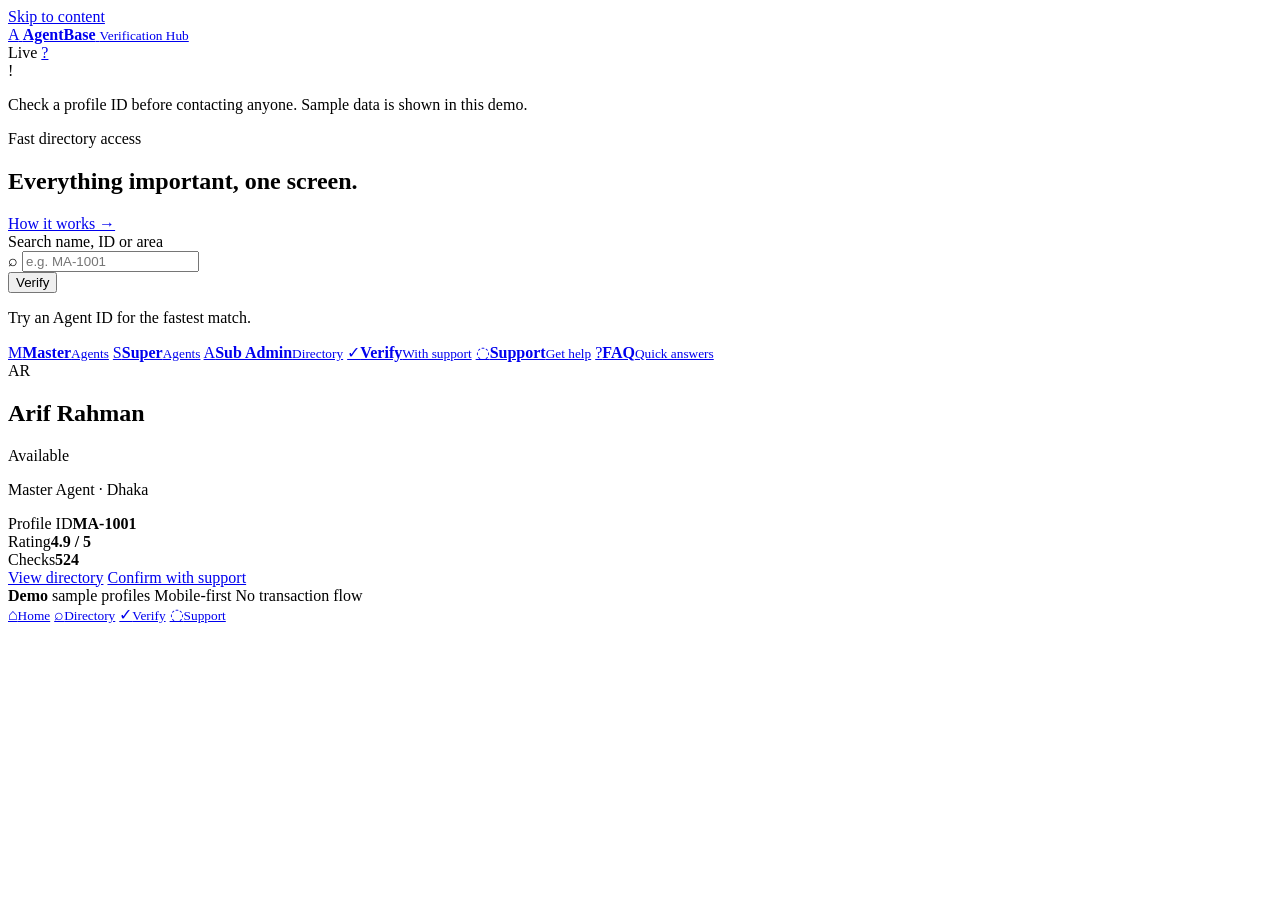
==== commit eceabcfc: "Add files via upload" ====
--- a/index.html
+++ b/index.html
@@ -1,8 +1,110 @@
-<!doctype html><html lang="en"><head><meta charset="utf-8"><meta name="viewport" content="width=device-width,initial-scale=1"><title>Verified Agent Directory 2026 | AgentBase</title><meta name="description" content="Discover verified professional agents by role, location and availability in a premium interactive directory hub."><meta name="robots" content="index,follow,max-image-preview:large"><link rel="canonical" href="https://yourdomain.com/"><meta property="og:type" content="website"><meta property="og:title" content="Verified Agent Directory 2026 | AgentBase"><meta property="og:description" content="Discover verified professional agents by role, location and availability in a premium interactive directory hub."><meta property="og:url" content="https://yourdomain.com/"><meta name="twitter:card" content="summary_large_image"><meta name="theme-color" content="#050713"><link rel="preconnect" href="https://cdn.jsdelivr.net" crossorigin><link rel="preconnect" href="https://api.dicebear.com" crossorigin><link rel="stylesheet" href="https://cdn.jsdelivr.net/npm/swiper@11/swiper-bundle.min.css"><link rel="stylesheet" href="assets/css/style.css"><script type="application/ld+json">{"@context":"https://schema.org","@type":"WebSite","name":"AgentBase","url":"https://yourdomain.com/"}</script></head><body><div class="announcement"><div class="container announcement-inner"><b>Live</b><span>Premium verification hub · sample data ready for your own backend</span></div></div><a class="skip" href="#main">Skip to content</a><header class="header"><div class="container navwrap"><a class="brand" href="index.html"><span class="brand-mark">A</span><span class="brand-name">AgentBase</span></a><nav class="nav" aria-label="Primary"><a href="index.html">Home</a><a href="master-agents.html">Master Agents</a><a href="super-agents.html">Super Agents</a><a href="sub-admins.html">Sub Admins</a><a href="how-it-works.html">How It Works</a><a href="faq.html">FAQ</a></nav><div class="header-actions"><a class="btn btn-glass" href="customer-service.html">Verify an Agent</a><a class="btn btn-primary" href="customer-service.html">Customer Service</a><button class="menu" aria-label="Open menu" aria-expanded="false"><i data-lucide="menu"></i></button></div></div></header><main id="main"><section class="hero"><span class="orb a"></span><span class="orb b"></span><div class="container hero-grid"><div class="hero-copy-wrap"><span class="eyebrow"><span class="pulse"></span> Live directory intelligence · 2026</span><h1>Your premium <span class="grad">agent verification hub.</span></h1><p class="hero-copy">Discover verified representatives, compare profile signals and confirm IDs through a clean, high-trust interface built to feel more like a premium platform than a basic directory.</p><div class="hero-actions"><a class="btn btn-primary" href="master-agents.html"><i data-lucide="search"></i>Explore Verified Agents</a><a class="btn btn-glass" href="how-it-works.html"><i data-lucide="sparkles"></i>See how it works</a></div><div class="trust-row"><div class="avatar-stack"><img src="https://api.dicebear.com/9.x/notionists/svg?seed=Arif-Rahman&backgroundColor=1f2937,312e81,0f766e,4c1d95&radius=28" alt=""><img src="https://api.dicebear.com/9.x/notionists/svg?seed=Nadia-Hasan&backgroundColor=1f2937,312e81,0f766e,4c1d95&radius=28" alt=""><img src="https://api.dicebear.com/9.x/notionists/svg?seed=Maliha-Noor&backgroundColor=1f2937,312e81,0f766e,4c1d95&radius=28" alt=""><img src="https://api.dicebear.com/9.x/notionists/svg?seed=Sharmeen-Akter&backgroundColor=1f2937,312e81,0f766e,4c1d95&radius=28" alt=""></div><p><strong>Trusted directory architecture</strong><br>Designed for quick verification and support routing.</p></div><div class="micro-proof"><span><i data-lucide="badge-check"></i>Visible profile IDs</span><span><i data-lucide="zap"></i>Instant filters</span><span><i data-lucide="shield-check"></i>Support verification</span></div></div><div class="hub-wrap"><div class="hub-window"><div class="hub-top"><div class="window-dots"><i></i><i></i><i></i></div><span class="hub-top-title">AgentBase Intelligence Console</span><span class="live-chip">● LIVE VIEW</span></div><div class="hub-body"><aside class="hub-side"><div class="side-logo"><span class="brand-mark">A</span>AgentBase</div><div class="hub-nav"><span class="active">Overview</span><span>Master Agents</span><span>Super Agents</span><span>Verification</span><span>Support</span></div></aside><div class="hub-main"><div class="hub-mainhead"><h3>Verification overview</h3><div class="cmd-search"><i data-lucide="search"></i>Search profiles<kbd>/</kbd></div></div><div class="hub-kpis"><div class="hub-kpi"><span>Verified</span><strong>128</strong><small>profiles</small></div><div class="hub-kpi"><span>Active now</span><strong style="color:#60e9b1">94</strong><small>73%</small></div><div class="hub-kpi"><span>Checks today</span><strong style="color:#63e1ff">2.4k</strong><small>+18%</small></div></div><div class="hub-content"><div class="hub-list"><div class="mini-person"><img src="https://api.dicebear.com/9.x/notionists/svg?seed=Arif-Rahman&backgroundColor=1f2937,312e81,0f766e,4c1d95&radius=28" alt=""><div><strong>Arif Rahman</strong><small>Master Agent · Dhaka</small></div><span class="verified-mini">Verified</span></div><div class="mini-person"><img src="https://api.dicebear.com/9.x/notionists/svg?seed=Maliha-Noor&backgroundColor=1f2937,312e81,0f766e,4c1d95&radius=28" alt=""><div><strong>Maliha Noor</strong><small>Super Agent · Dhaka</small></div><span class="verified-mini">Verified</span></div><div class="mini-person"><img src="https://api.dicebear.com/9.x/notionists/svg?seed=Nadia-Hasan&backgroundColor=1f2937,312e81,0f766e,4c1d95&radius=28" alt=""><div><strong>Nadia Hasan</strong><small>Master Agent · Chattogram</small></div><span class="verified-mini">Verified</span></div><div class="mini-person"><img src="https://api.dicebear.com/9.x/notionists/svg?seed=Sharmeen-Akter&backgroundColor=1f2937,312e81,0f766e,4c1d95&radius=28" alt=""><div><strong>Sharmeen Akter</strong><small>Sub Admin · National</small></div><span class="verified-mini">Verified</span></div></div><div class="hub-chart"><div class="hub-chart-head"><strong>Weekly checks</strong><span>+26.8%</span></div><canvas id="verificationChart"></canvas></div></div></div></div></div><div class="floating-card profile"><div class="fc-top"><img src="https://api.dicebear.com/9.x/notionists/svg?seed=Nadia-Hasan&backgroundColor=1f2937,312e81,0f766e,4c1d95&radius=28" alt=""><div><h4>Nadia Hasan</h4><p>Master Agent · Chattogram</p></div></div><div class="trust-meter"><div class="trust-line"><span>Profile trust score</span><strong>89%</strong></div><div class="trust-bar"><i></i></div></div></div><div class="floating-card activity"><small>Verification activity</small><strong>+38%</strong><div class="spark"><i></i><i></i><i></i><i></i><i></i><i></i><i></i></div></div></div></div></section><div class="marquee"><div class="marquee-track"><span class="marquee-item"><i></i>VERIFIED PROFILES</span><span class="marquee-item"><i></i>MASTER AGENTS</span><span class="marquee-item"><i></i>SUPER AGENTS</span><span class="marquee-item"><i></i>ID VERIFICATION</span><span class="marquee-item"><i></i>CUSTOMER SUPPORT</span><span class="marquee-item"><i></i>VERIFIED PROFILES</span><span class="marquee-item"><i></i>MASTER AGENTS</span><span class="marquee-item"><i></i>SUPER AGENTS</span><span class="marquee-item"><i></i>ID VERIFICATION</span><span class="marquee-item"><i></i>CUSTOMER SUPPORT</span></div></div>
-<section class="section"><div class="container"><div class="section-head" data-reveal><div><span class="kicker">Premium hub architecture</span><h2>More than a list. A full verification experience.</h2></div><p>Interactive data cards, live-looking network signals, smart search and support routes give the site the feel of a polished platform.</p></div><div class="bento"><article class="glass bento-card large" data-reveal><div class="bento-icon"><i data-lucide="globe-2"></i></div><h3>Global-style verification network</h3><p>A visual network layer makes the hub feel active and established while your actual verified listings stay easy to reach.</p><div class="globe-wrap"><span class="globe-line"></span></div></article><article class="glass bento-card" data-reveal><div class="bento-icon"><i data-lucide="activity"></i></div><h3>Recent verification activity</h3><div class="activity-feed"><div class="feed-item"><span class="feed-dot"></span><div><strong>Profile MA-1001 checked</strong><small>Dhaka · Master Agent</small></div><span class="feed-time">2m</span></div><div class="feed-item"><span class="feed-dot"></span><div><strong>Profile SA-2004 checked</strong><small>Cumilla · Super Agent</small></div><span class="feed-time">7m</span></div><div class="feed-item"><span class="feed-dot"></span><div><strong>Profile AD-3002 checked</strong><small>National · Sub Admin</small></div><span class="feed-time">11m</span></div></div></article><article class="glass bento-card" data-reveal><div class="bento-icon"><i data-lucide="pie-chart"></i></div><h3>Coverage confidence</h3><div class="coverage-ring"></div></article><article class="glass bento-card wide" data-reveal><div class="bento-icon"><i data-lucide="bar-chart-3"></i></div><h3>High-interest locations</h3><div class="city-list"><div class="city-row"><span>Dhaka</span><span class="city-bar"><i style="width:92%"></i></span><b>92%</b></div><div class="city-row"><span>Chattogram</span><span class="city-bar"><i style="width:76%"></i></span><b>76%</b></div><div class="city-row"><span>Sylhet</span><span class="city-bar"><i style="width:68%"></i></span><b>68%</b></div><div class="city-row"><span>Khulna</span><span class="city-bar"><i style="width:59%"></i></span><b>59%</b></div></div></article><article class="glass bento-card" data-reveal><div class="bento-icon"><i data-lucide="chart-no-axes-combined"></i></div><h3>Network growth</h3><div class="mini-chart-box"><canvas id="networkChart"></canvas></div></article></div></div></section>
-<section class="section alt"><div class="container"><div class="stats" data-reveal><div class="statbox"><strong data-count="128" data-suffix="+">128+</strong><span>Verified profiles</span></div><div class="statbox"><strong>24/7</strong><span>Directory availability</span></div><div class="statbox"><strong>4.9/5</strong><span>Average profile rating</span></div><div class="statbox"><strong>&lt;1s</strong><span>Search response</span></div></div></div></section>
-<section class="section"><div class="container"><div class="section-head" data-reveal><div><span class="kicker">Featured directory</span><h2>Available verified profiles</h2></div><a class="btn btn-glass" href="master-agents.html">Browse all agents <i data-lucide="arrow-up-right"></i></a></div><div class="agent-grid" data-featured></div></div></section>
-<section class="section alt"><div class="container"><div class="section-head" data-reveal><div><span class="kicker">Why it feels premium</span><h2>Useful interaction, not decoration for decoration’s sake.</h2></div><p>The interface is colorful and animated, but every visual cue still supports discovery, verification or support.</p></div><div class="grid4"><article class="glass feature" data-reveal><div class="ficon"><i data-lucide="badge-check"></i></div><h3>Visible trust signals</h3><p>Profile IDs, ratings, checks, response time and availability are easy to scan.</p></article><article class="glass feature" data-reveal><div class="ficon"><i data-lucide="search-code"></i></div><h3>Fast smart search</h3><p>Search by name, ID, location or language, with a keyboard shortcut on directory pages.</p></article><article class="glass feature" data-reveal><div class="ficon"><i data-lucide="panel-top"></i></div><h3>Product-grade layout</h3><p>Bento panels, data widgets and motion make the experience feel like a modern platform.</p></article><article class="glass feature" data-reveal><div class="ficon"><i data-lucide="smartphone"></i></div><h3>True mobile layout</h3><p>Cards reflow naturally instead of being scaled down, which prevents overlap and clipped text.</p></article></div></div></section>
-<section class="section"><div class="container"><div class="section-head" data-reveal><div><span class="kicker">Simple flow</span><h2>From search to verification in four steps.</h2></div></div><div class="process"><article class="glass step" data-reveal><div class="step-num">01</div><h3>Pick the role</h3><p>Choose Master Agent, Super Agent or Sub Admin based on what you need.</p></article><article class="glass step" data-reveal><div class="step-num">02</div><h3>Search the hub</h3><p>Use profile details and filters to narrow the directory instantly.</p></article><article class="glass step" data-reveal><div class="step-num">03</div><h3>Review signals</h3><p>Check the visible ID, location, rating and availability before contact.</p></article><article class="glass step" data-reveal><div class="step-num">04</div><h3>Verify with support</h3><p>Use the dedicated support page to confirm a current profile.</p></article></div></div></section>
-<section class="section alt"><div class="container"><div class="section-head" data-reveal><div><span class="kicker">Sample social proof</span><h2>A premium carousel ready for real reviews.</h2></div><p>These are placeholders—replace them with verified reviews before launch.</p></div><div class="swiper testimonial-slider"><div class="swiper-wrapper"><div class="swiper-slide"><article class="glass testimonial"><p class="quote">“The verification flow feels clear, fast and much more trustworthy than a long contact list.”</p><div class="who"><img src="https://api.dicebear.com/9.x/notionists/svg?seed=Arif-Rahman&backgroundColor=1f2937,312e81,0f766e,4c1d95&radius=28" alt=""><div><strong>Sample User</strong><span>Dhaka</span></div></div></article></div><div class="swiper-slide"><article class="glass testimonial"><p class="quote">“I can find the role, area and profile ID without digging through the page.”</p><div class="who"><img src="https://api.dicebear.com/9.x/notionists/svg?seed=Nadia-Hasan&backgroundColor=1f2937,312e81,0f766e,4c1d95&radius=28" alt=""><div><strong>Sample User</strong><span>Chattogram</span></div></div></article></div><div class="swiper-slide"><article class="glass testimonial"><p class="quote">“On mobile it feels like an app dashboard rather than a basic directory website.”</p><div class="who"><img src="https://api.dicebear.com/9.x/notionists/svg?seed=Maliha-Noor&backgroundColor=1f2937,312e81,0f766e,4c1d95&radius=28" alt=""><div><strong>Sample User</strong><span>Sylhet</span></div></div></article></div><div class="swiper-slide"><article class="glass testimonial"><p class="quote">“The support verification route makes the next step obvious.”</p><div class="who"><img src="https://api.dicebear.com/9.x/notionists/svg?seed=Sharmeen-Akter&backgroundColor=1f2937,312e81,0f766e,4c1d95&radius=28" alt=""><div><strong>Sample User</strong><span>National</span></div></div></article></div></div><div class="swiper-pagination"></div></div></div></section>
-<section class="section"><div class="container"><div class="cta" data-reveal><div class="cta-grid"><div><span class="kicker" style="color:#fff">Need confirmation?</span><h2>Verify a profile ID before you connect.</h2><p>Use customer service to confirm a listing, report outdated information or ask a directory question.</p></div><a class="btn btn-glass" href="customer-service.html">Open Customer Service <i data-lucide="arrow-right"></i></a></div></div></div></section></main><footer class="footer"><div class="container footer-grid"><div><a class="brand" href="index.html"><span class="brand-mark">A</span><span class="brand-name">AgentBase</span></a><p>A premium professional directory hub for discovering verified representatives, checking profile IDs and reaching the correct support channel.</p></div><div><h4>Directory</h4><a class="link" href="master-agents.html">Master Agents</a><a class="link" href="super-agents.html">Super Agents</a><a class="link" href="sub-admins.html">Sub Admins</a></div><div><h4>Support</h4><a class="link" href="customer-service.html">Customer Service</a><a class="link" href="how-it-works.html">How It Works</a><a class="link" href="faq.html">FAQ</a></div><div><h4>Legal</h4><a class="link" href="privacy.html">Privacy Policy</a><a class="link" href="terms.html">Terms & Conditions</a></div></div><div class="container footer-bottom"><span>© 2026 AgentBase. All rights reserved.</span><span>Premium hub UI · Responsive · SEO-ready</span></div></footer><a class="float-contact" href="customer-service.html" aria-label="Customer service"><i data-lucide="message-circle"></i></a><div class="cursor-glow"></div><script src="https://cdn.jsdelivr.net/npm/lucide@0.468.0/dist/umd/lucide.min.js"></script><script src="https://cdn.jsdelivr.net/npm/gsap@3.13.0/dist/gsap.min.js"></script><script src="https://cdn.jsdelivr.net/npm/gsap@3.13.0/dist/ScrollTrigger.min.js"></script><script src="https://cdn.jsdelivr.net/npm/@studio-freight/lenis@1.0.42/dist/lenis.min.js"></script><script src="https://cdn.jsdelivr.net/npm/chart.js@4.4.7/dist/chart.umd.min.js"></script><script src="https://cdn.jsdelivr.net/npm/swiper@11/swiper-bundle.min.js"></script><script src="assets/js/config.js"></script><script src="assets/js/agents.js"></script><script src="assets/js/app.js"></script></body></html>+<!doctype html>
+<html lang="en">
+<head>
+  <meta charset="utf-8">
+  <meta name="viewport" content="width=device-width,initial-scale=1,viewport-fit=cover">
+  <title>AgentBase Mobile Hub | Verified Directory</title>
+  <meta name="description" content="A fast, mobile-first professional agent directory with quick verification, role shortcuts and support access in one compact view.">
+  <meta name="robots" content="index,follow,max-image-preview:large">
+  <link rel="canonical" href="https://yourdomain.com/">
+  <meta name="theme-color" content="#08130f">
+  <link rel="stylesheet" href="assets/css/mobile-hub.css">
+</head>
+<body>
+  <a class="skip-link" href="#main">Skip to content</a>
+
+  <div class="desktop-stage">
+    <div class="phone-shell">
+      <header class="topbar">
+        <a class="compact-brand" href="index.html" aria-label="AgentBase home">
+          <span class="brand-tile">A</span>
+          <span>
+            <strong>AgentBase</strong>
+            <small>Verification Hub</small>
+          </span>
+        </a>
+        <div class="top-actions">
+          <span class="live-pill"><i></i>Live</span>
+          <a class="icon-button" href="customer-service.html" aria-label="Open support">?</a>
+        </div>
+      </header>
+
+      <main id="main" class="app-main">
+        <section class="notice" aria-label="Safety notice">
+          <span class="notice-icon">!</span>
+          <p>Check a profile ID before contacting anyone. Sample data is shown in this demo.</p>
+        </section>
+
+        <section class="intro" aria-labelledby="home-title">
+          <div>
+            <p class="eyebrow">Fast directory access</p>
+            <h1 id="home-title">Everything important, <span>one screen.</span></h1>
+          </div>
+          <a class="mini-link" href="how-it-works.html">How it works →</a>
+        </section>
+
+        <section class="verify-box" aria-label="Verify a profile">
+          <label for="hubSearch">Search name, ID or area</label>
+          <div class="search-row">
+            <div class="search-input-wrap">
+              <span class="search-mark">⌕</span>
+              <input id="hubSearch" type="search" autocomplete="off" placeholder="e.g. MA-1001" aria-describedby="searchMessage">
+            </div>
+            <button id="verifyButton" class="verify-button" type="button">Verify</button>
+          </div>
+          <p id="searchMessage" class="search-message" aria-live="polite">Try an Agent ID for the fastest match.</p>
+        </section>
+
+        <nav class="quick-grid" aria-label="Quick actions">
+          <a class="quick-card" href="master-agents.html"><span class="quick-icon">M</span><strong>Master</strong><small>Agents</small></a>
+          <a class="quick-card" href="super-agents.html"><span class="quick-icon">S</span><strong>Super</strong><small>Agents</small></a>
+          <a class="quick-card" href="sub-admins.html"><span class="quick-icon">A</span><strong>Sub Admin</strong><small>Directory</small></a>
+          <a class="quick-card" href="customer-service.html"><span class="quick-icon">✓</span><strong>Verify</strong><small>With support</small></a>
+          <a class="quick-card" href="customer-service.html"><span class="quick-icon">◌</span><strong>Support</strong><small>Get help</small></a>
+          <a class="quick-card" href="faq.html"><span class="quick-icon">?</span><strong>FAQ</strong><small>Quick answers</small></a>
+        </nav>
+
+        <section class="profile-panel" aria-labelledby="profileTitle">
+          <div class="profile-head">
+            <div class="avatar" id="profileAvatar" aria-hidden="true">AR</div>
+            <div class="profile-copy">
+              <div class="name-line">
+                <h2 id="profileTitle">Arif Rahman</h2>
+                <span id="profileStatus" class="status-badge">Available</span>
+              </div>
+              <p id="profileMeta">Master Agent · Dhaka</p>
+            </div>
+          </div>
+
+          <div class="profile-data">
+            <div><span>Profile ID</span><strong id="profileId">MA-1001</strong></div>
+            <div><span>Rating</span><strong id="profileRating">4.9 / 5</strong></div>
+            <div><span>Checks</span><strong id="profileChecks">524</strong></div>
+          </div>
+
+          <div class="profile-actions">
+            <a class="secondary-action" id="viewDirectory" href="master-agents.html">View directory</a>
+            <a class="primary-action" href="customer-service.html">Confirm with support</a>
+          </div>
+        </section>
+
+        <section class="micro-trust" aria-label="Directory information">
+          <span><b>Demo</b> sample profiles</span>
+          <span>Mobile-first</span>
+          <span>No transaction flow</span>
+        </section>
+      </main>
+
+      <nav class="bottom-nav" aria-label="Bottom navigation">
+        <a class="active" href="index.html"><span>⌂</span><small>Home</small></a>
+        <a href="master-agents.html"><span>⌕</span><small>Directory</small></a>
+        <a href="customer-service.html"><span>✓</span><small>Verify</small></a>
+        <a href="customer-service.html"><span>◌</span><small>Support</small></a>
+      </nav>
+    </div>
+  </div>
+
+  <script src="assets/js/agents.js"></script>
+  <script src="assets/js/mobile-hub.js"></script>
+</body>
+</html>
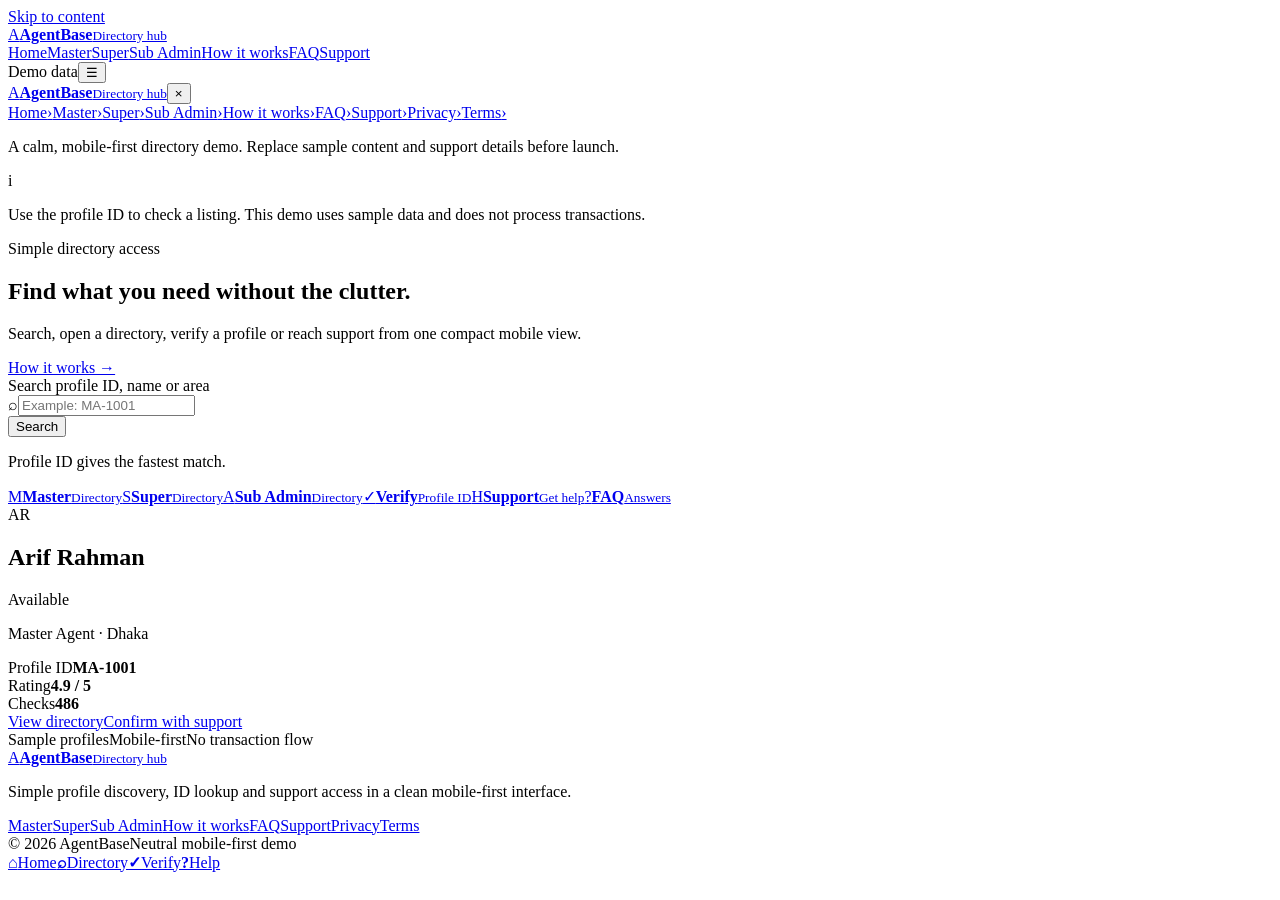
==== commit 5e9c76de: "Add files via upload" ====
--- a/index.html
+++ b/index.html
@@ -1,110 +1,18 @@
-<!doctype html>
-<html lang="en">
-<head>
-  <meta charset="utf-8">
-  <meta name="viewport" content="width=device-width,initial-scale=1,viewport-fit=cover">
-  <title>AgentBase Mobile Hub | Verified Directory</title>
-  <meta name="description" content="A fast, mobile-first professional agent directory with quick verification, role shortcuts and support access in one compact view.">
-  <meta name="robots" content="index,follow,max-image-preview:large">
-  <link rel="canonical" href="https://yourdomain.com/">
-  <meta name="theme-color" content="#08130f">
-  <link rel="stylesheet" href="assets/css/mobile-hub.css">
-</head>
-<body>
-  <a class="skip-link" href="#main">Skip to content</a>
-
-  <div class="desktop-stage">
-    <div class="phone-shell">
-      <header class="topbar">
-        <a class="compact-brand" href="index.html" aria-label="AgentBase home">
-          <span class="brand-tile">A</span>
-          <span>
-            <strong>AgentBase</strong>
-            <small>Verification Hub</small>
-          </span>
-        </a>
-        <div class="top-actions">
-          <span class="live-pill"><i></i>Live</span>
-          <a class="icon-button" href="customer-service.html" aria-label="Open support">?</a>
-        </div>
-      </header>
-
-      <main id="main" class="app-main">
-        <section class="notice" aria-label="Safety notice">
-          <span class="notice-icon">!</span>
-          <p>Check a profile ID before contacting anyone. Sample data is shown in this demo.</p>
-        </section>
-
-        <section class="intro" aria-labelledby="home-title">
-          <div>
-            <p class="eyebrow">Fast directory access</p>
-            <h1 id="home-title">Everything important, <span>one screen.</span></h1>
-          </div>
-          <a class="mini-link" href="how-it-works.html">How it works →</a>
-        </section>
-
-        <section class="verify-box" aria-label="Verify a profile">
-          <label for="hubSearch">Search name, ID or area</label>
-          <div class="search-row">
-            <div class="search-input-wrap">
-              <span class="search-mark">⌕</span>
-              <input id="hubSearch" type="search" autocomplete="off" placeholder="e.g. MA-1001" aria-describedby="searchMessage">
-            </div>
-            <button id="verifyButton" class="verify-button" type="button">Verify</button>
-          </div>
-          <p id="searchMessage" class="search-message" aria-live="polite">Try an Agent ID for the fastest match.</p>
-        </section>
-
-        <nav class="quick-grid" aria-label="Quick actions">
-          <a class="quick-card" href="master-agents.html"><span class="quick-icon">M</span><strong>Master</strong><small>Agents</small></a>
-          <a class="quick-card" href="super-agents.html"><span class="quick-icon">S</span><strong>Super</strong><small>Agents</small></a>
-          <a class="quick-card" href="sub-admins.html"><span class="quick-icon">A</span><strong>Sub Admin</strong><small>Directory</small></a>
-          <a class="quick-card" href="customer-service.html"><span class="quick-icon">✓</span><strong>Verify</strong><small>With support</small></a>
-          <a class="quick-card" href="customer-service.html"><span class="quick-icon">◌</span><strong>Support</strong><small>Get help</small></a>
-          <a class="quick-card" href="faq.html"><span class="quick-icon">?</span><strong>FAQ</strong><small>Quick answers</small></a>
-        </nav>
-
-        <section class="profile-panel" aria-labelledby="profileTitle">
-          <div class="profile-head">
-            <div class="avatar" id="profileAvatar" aria-hidden="true">AR</div>
-            <div class="profile-copy">
-              <div class="name-line">
-                <h2 id="profileTitle">Arif Rahman</h2>
-                <span id="profileStatus" class="status-badge">Available</span>
-              </div>
-              <p id="profileMeta">Master Agent · Dhaka</p>
-            </div>
-          </div>
-
-          <div class="profile-data">
-            <div><span>Profile ID</span><strong id="profileId">MA-1001</strong></div>
-            <div><span>Rating</span><strong id="profileRating">4.9 / 5</strong></div>
-            <div><span>Checks</span><strong id="profileChecks">524</strong></div>
-          </div>
-
-          <div class="profile-actions">
-            <a class="secondary-action" id="viewDirectory" href="master-agents.html">View directory</a>
-            <a class="primary-action" href="customer-service.html">Confirm with support</a>
-          </div>
-        </section>
-
-        <section class="micro-trust" aria-label="Directory information">
-          <span><b>Demo</b> sample profiles</span>
-          <span>Mobile-first</span>
-          <span>No transaction flow</span>
-        </section>
-      </main>
-
-      <nav class="bottom-nav" aria-label="Bottom navigation">
-        <a class="active" href="index.html"><span>⌂</span><small>Home</small></a>
-        <a href="master-agents.html"><span>⌕</span><small>Directory</small></a>
-        <a href="customer-service.html"><span>✓</span><small>Verify</small></a>
-        <a href="customer-service.html"><span>◌</span><small>Support</small></a>
-      </nav>
-    </div>
-  </div>
-
-  <script src="assets/js/agents.js"></script>
-  <script src="assets/js/mobile-hub.js"></script>
-</body>
-</html>
+<!doctype html><html lang="en"><head><meta charset="utf-8"><meta name="viewport" content="width=device-width,initial-scale=1,viewport-fit=cover"><title>AgentBase | Clean Mobile Directory</title><meta name="description" content="A simple, mobile-first profile directory with fast search, clear categories and support access."><meta name="robots" content="index,follow"><meta name="theme-color" content="#f5f5f2"><link rel="stylesheet" href="assets/css/clean.css"></head><body><a class="skip-link" href="#main">Skip to content</a>
+<div class="site-shell">
+<header class="topbar"><div class="container topbar-inner">
+  <a class="brand" href="index.html" aria-label="AgentBase home"><span class="brand-mark">A</span><span class="brand-copy"><strong>AgentBase</strong><small>Directory hub</small></span></a>
+  <nav class="desktop-nav" aria-label="Primary"><a href="index.html">Home</a><a href="master-agents.html">Master</a><a href="super-agents.html">Super</a><a href="sub-admins.html">Sub Admin</a><a href="how-it-works.html">How it works</a><a href="faq.html">FAQ</a><a href="customer-service.html">Support</a></nav>
+  <div class="header-actions"><span class="quiet-status"><i></i> Demo data</span><button class="menu-btn" id="menuBtn" type="button" aria-label="Open menu" aria-expanded="false">☰</button></div>
+</div></header>
+<div class="drawer" id="drawer" aria-hidden="true"><div class="drawer-backdrop"></div><aside class="drawer-panel" aria-label="Site menu"><div class="drawer-head"><a class="brand" href="index.html"><span class="brand-mark">A</span><span class="brand-copy"><strong>AgentBase</strong><small>Directory hub</small></span></a><button class="drawer-close" id="drawerClose" aria-label="Close menu">×</button></div><nav class="drawer-links"><a href="index.html"><span>Home</span><span>›</span></a><a href="master-agents.html"><span>Master</span><span>›</span></a><a href="super-agents.html"><span>Super</span><span>›</span></a><a href="sub-admins.html"><span>Sub Admin</span><span>›</span></a><a href="how-it-works.html"><span>How it works</span><span>›</span></a><a href="faq.html"><span>FAQ</span><span>›</span></a><a href="customer-service.html"><span>Support</span><span>›</span></a><a href="privacy.html"><span>Privacy</span><span>›</span></a><a href="terms.html"><span>Terms</span><span>›</span></a></nav><p class="drawer-note">A calm, mobile-first directory demo. Replace sample content and support details before launch.</p></aside></div>
+<main id="main" class="page"><div class="container home-page">
+<section class="notice" aria-label="Directory notice"><span class="notice-mark">i</span><p>Use the profile ID to check a listing. This demo uses sample data and does not process transactions.</p></section>
+<section class="home-intro"><div><p class="eyebrow">Simple directory access</p><h1>Find what you need without the clutter.</h1><p>Search, open a directory, verify a profile or reach support from one compact mobile view.</p></div><a class="text-link" href="how-it-works.html">How it works →</a></section>
+<section class="search-card" aria-label="Profile search"><label class="search-label" for="hubSearch">Search profile ID, name or area</label><div class="search-row"><div class="input-shell"><span>⌕</span><input id="hubSearch" type="search" autocomplete="off" placeholder="Example: MA-1001"></div><button class="btn btn-primary" id="verifyButton" type="button">Search</button></div><p class="search-hint" id="searchMessage" aria-live="polite">Profile ID gives the fastest match.</p></section>
+<nav class="quick-grid" aria-label="Quick actions"><a class="quick-card" href="master-agents.html"><span class="quick-icon">M</span><strong>Master</strong><small>Directory</small></a><a class="quick-card" href="super-agents.html"><span class="quick-icon">S</span><strong>Super</strong><small>Directory</small></a><a class="quick-card" href="sub-admins.html"><span class="quick-icon">A</span><strong>Sub Admin</strong><small>Directory</small></a><a class="quick-card" href="customer-service.html"><span class="quick-icon">✓</span><strong>Verify</strong><small>Profile ID</small></a><a class="quick-card" href="customer-service.html"><span class="quick-icon">H</span><strong>Support</strong><small>Get help</small></a><a class="quick-card" href="faq.html"><span class="quick-icon">?</span><strong>FAQ</strong><small>Answers</small></a></nav>
+<section class="profile-panel" aria-labelledby="profileTitle"><div class="profile-head"><div class="avatar" id="profileAvatar">AR</div><div class="profile-copy"><div class="name-line"><h2 id="profileTitle">Arif Rahman</h2><span id="profileStatus" class="status-badge">Available</span></div><p id="profileMeta">Master Agent · Dhaka</p></div></div><div class="profile-data"><div><span>Profile ID</span><strong id="profileId">MA-1001</strong></div><div><span>Rating</span><strong id="profileRating">4.9 / 5</strong></div><div><span>Checks</span><strong id="profileChecks">486</strong></div></div><div class="profile-actions"><a class="btn" id="viewDirectory" href="master-agents.html">View directory</a><a class="btn btn-soft" href="customer-service.html">Confirm with support</a></div></section>
+<div class="trust-line"><span>Sample profiles</span><span>Mobile-first</span><span>No transaction flow</span></div>
+</div></main><footer class="site-footer"><div class="container footer-grid"><div class="footer-brand"><a class="brand" href="index.html"><span class="brand-mark">A</span><span class="brand-copy"><strong>AgentBase</strong><small>Directory hub</small></span></a><p>Simple profile discovery, ID lookup and support access in a clean mobile-first interface.</p></div><nav class="footer-links" aria-label="Footer"><a href="master-agents.html">Master</a><a href="super-agents.html">Super</a><a href="sub-admins.html">Sub Admin</a><a href="how-it-works.html">How it works</a><a href="faq.html">FAQ</a><a href="customer-service.html">Support</a><a href="privacy.html">Privacy</a><a href="terms.html">Terms</a></nav></div><div class="container footer-bottom"><span>© 2026 AgentBase</span><span>Neutral mobile-first demo</span></div></footer>
+<nav class="bottom-nav" aria-label="Mobile navigation"><a href="index.html"><b>⌂</b><span>Home</span></a><a href="master-agents.html" data-group="directory"><b>⌕</b><span>Directory</span></a><a href="customer-service.html"><b>✓</b><span>Verify</span></a><a href="faq.html" data-group="help"><b>?</b><span>Help</span></a></nav>
+</div><script src="assets/js/agents.js"></script><script src="assets/js/site.js"></script></body></html>
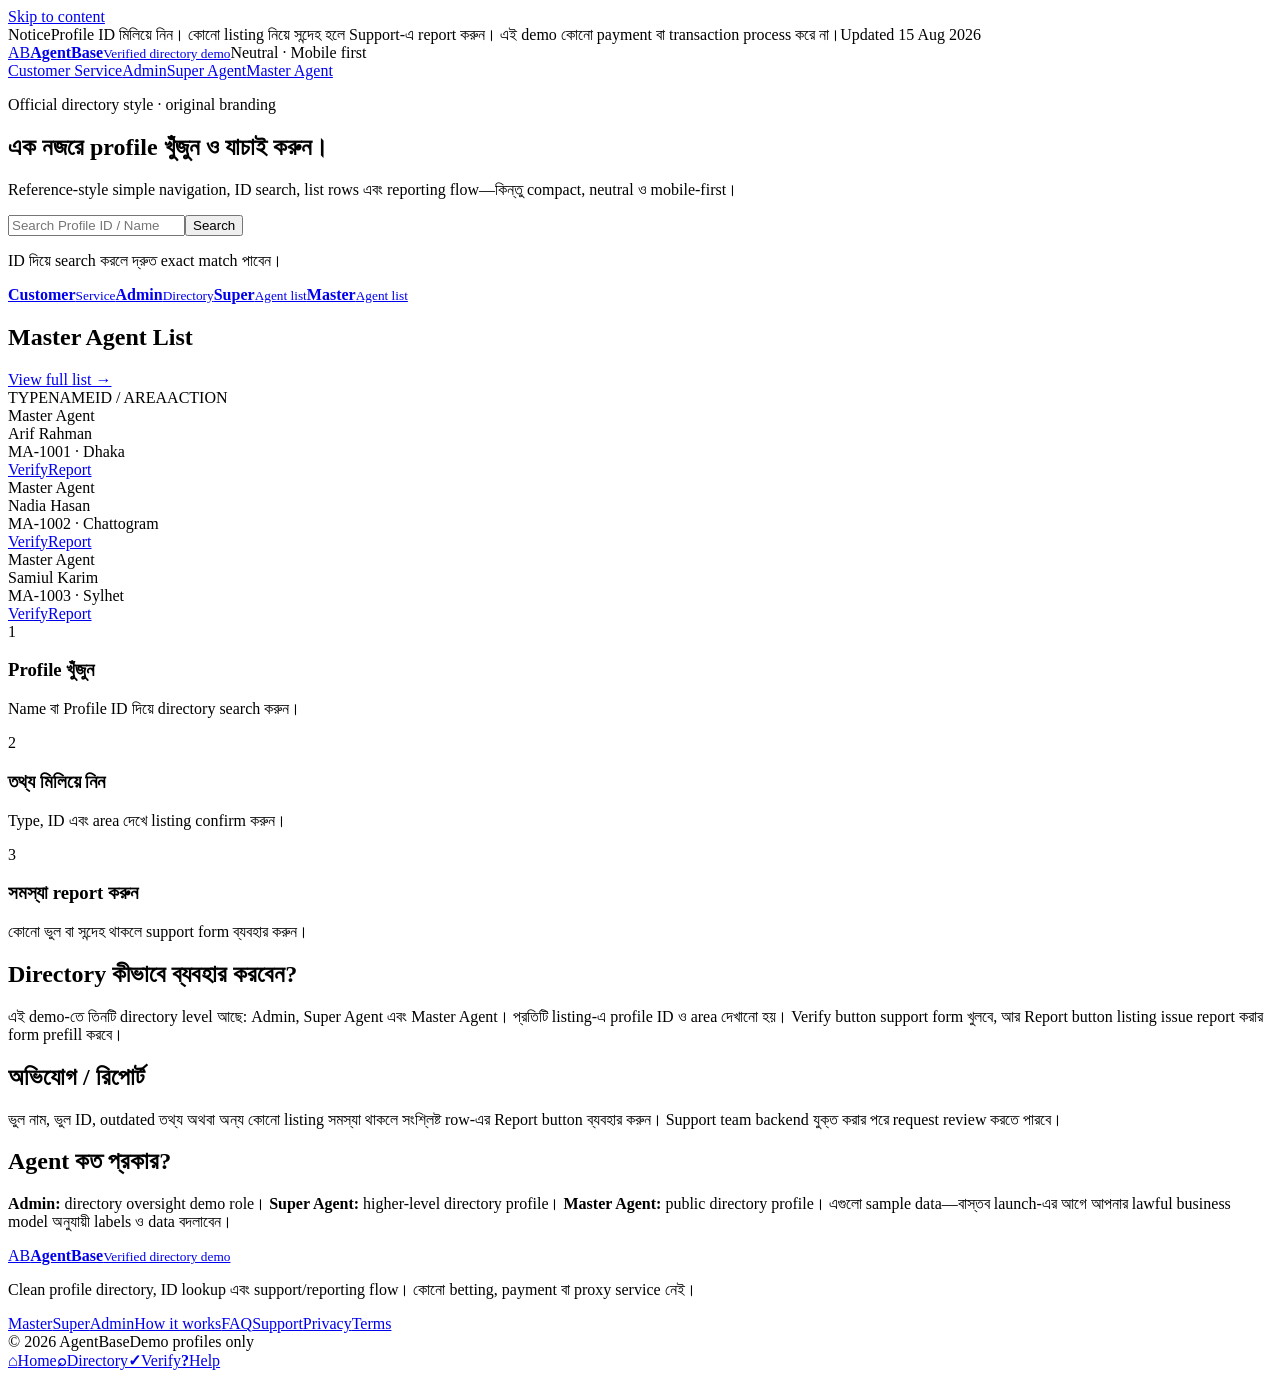
==== commit d714208d: "Add files via upload" ====
--- a/index.html
+++ b/index.html
@@ -1,18 +1 @@
-<!doctype html><html lang="en"><head><meta charset="utf-8"><meta name="viewport" content="width=device-width,initial-scale=1,viewport-fit=cover"><title>AgentBase | Clean Mobile Directory</title><meta name="description" content="A simple, mobile-first profile directory with fast search, clear categories and support access."><meta name="robots" content="index,follow"><meta name="theme-color" content="#f5f5f2"><link rel="stylesheet" href="assets/css/clean.css"></head><body><a class="skip-link" href="#main">Skip to content</a>
-<div class="site-shell">
-<header class="topbar"><div class="container topbar-inner">
-  <a class="brand" href="index.html" aria-label="AgentBase home"><span class="brand-mark">A</span><span class="brand-copy"><strong>AgentBase</strong><small>Directory hub</small></span></a>
-  <nav class="desktop-nav" aria-label="Primary"><a href="index.html">Home</a><a href="master-agents.html">Master</a><a href="super-agents.html">Super</a><a href="sub-admins.html">Sub Admin</a><a href="how-it-works.html">How it works</a><a href="faq.html">FAQ</a><a href="customer-service.html">Support</a></nav>
-  <div class="header-actions"><span class="quiet-status"><i></i> Demo data</span><button class="menu-btn" id="menuBtn" type="button" aria-label="Open menu" aria-expanded="false">☰</button></div>
-</div></header>
-<div class="drawer" id="drawer" aria-hidden="true"><div class="drawer-backdrop"></div><aside class="drawer-panel" aria-label="Site menu"><div class="drawer-head"><a class="brand" href="index.html"><span class="brand-mark">A</span><span class="brand-copy"><strong>AgentBase</strong><small>Directory hub</small></span></a><button class="drawer-close" id="drawerClose" aria-label="Close menu">×</button></div><nav class="drawer-links"><a href="index.html"><span>Home</span><span>›</span></a><a href="master-agents.html"><span>Master</span><span>›</span></a><a href="super-agents.html"><span>Super</span><span>›</span></a><a href="sub-admins.html"><span>Sub Admin</span><span>›</span></a><a href="how-it-works.html"><span>How it works</span><span>›</span></a><a href="faq.html"><span>FAQ</span><span>›</span></a><a href="customer-service.html"><span>Support</span><span>›</span></a><a href="privacy.html"><span>Privacy</span><span>›</span></a><a href="terms.html"><span>Terms</span><span>›</span></a></nav><p class="drawer-note">A calm, mobile-first directory demo. Replace sample content and support details before launch.</p></aside></div>
-<main id="main" class="page"><div class="container home-page">
-<section class="notice" aria-label="Directory notice"><span class="notice-mark">i</span><p>Use the profile ID to check a listing. This demo uses sample data and does not process transactions.</p></section>
-<section class="home-intro"><div><p class="eyebrow">Simple directory access</p><h1>Find what you need without the clutter.</h1><p>Search, open a directory, verify a profile or reach support from one compact mobile view.</p></div><a class="text-link" href="how-it-works.html">How it works →</a></section>
-<section class="search-card" aria-label="Profile search"><label class="search-label" for="hubSearch">Search profile ID, name or area</label><div class="search-row"><div class="input-shell"><span>⌕</span><input id="hubSearch" type="search" autocomplete="off" placeholder="Example: MA-1001"></div><button class="btn btn-primary" id="verifyButton" type="button">Search</button></div><p class="search-hint" id="searchMessage" aria-live="polite">Profile ID gives the fastest match.</p></section>
-<nav class="quick-grid" aria-label="Quick actions"><a class="quick-card" href="master-agents.html"><span class="quick-icon">M</span><strong>Master</strong><small>Directory</small></a><a class="quick-card" href="super-agents.html"><span class="quick-icon">S</span><strong>Super</strong><small>Directory</small></a><a class="quick-card" href="sub-admins.html"><span class="quick-icon">A</span><strong>Sub Admin</strong><small>Directory</small></a><a class="quick-card" href="customer-service.html"><span class="quick-icon">✓</span><strong>Verify</strong><small>Profile ID</small></a><a class="quick-card" href="customer-service.html"><span class="quick-icon">H</span><strong>Support</strong><small>Get help</small></a><a class="quick-card" href="faq.html"><span class="quick-icon">?</span><strong>FAQ</strong><small>Answers</small></a></nav>
-<section class="profile-panel" aria-labelledby="profileTitle"><div class="profile-head"><div class="avatar" id="profileAvatar">AR</div><div class="profile-copy"><div class="name-line"><h2 id="profileTitle">Arif Rahman</h2><span id="profileStatus" class="status-badge">Available</span></div><p id="profileMeta">Master Agent · Dhaka</p></div></div><div class="profile-data"><div><span>Profile ID</span><strong id="profileId">MA-1001</strong></div><div><span>Rating</span><strong id="profileRating">4.9 / 5</strong></div><div><span>Checks</span><strong id="profileChecks">486</strong></div></div><div class="profile-actions"><a class="btn" id="viewDirectory" href="master-agents.html">View directory</a><a class="btn btn-soft" href="customer-service.html">Confirm with support</a></div></section>
-<div class="trust-line"><span>Sample profiles</span><span>Mobile-first</span><span>No transaction flow</span></div>
-</div></main><footer class="site-footer"><div class="container footer-grid"><div class="footer-brand"><a class="brand" href="index.html"><span class="brand-mark">A</span><span class="brand-copy"><strong>AgentBase</strong><small>Directory hub</small></span></a><p>Simple profile discovery, ID lookup and support access in a clean mobile-first interface.</p></div><nav class="footer-links" aria-label="Footer"><a href="master-agents.html">Master</a><a href="super-agents.html">Super</a><a href="sub-admins.html">Sub Admin</a><a href="how-it-works.html">How it works</a><a href="faq.html">FAQ</a><a href="customer-service.html">Support</a><a href="privacy.html">Privacy</a><a href="terms.html">Terms</a></nav></div><div class="container footer-bottom"><span>© 2026 AgentBase</span><span>Neutral mobile-first demo</span></div></footer>
-<nav class="bottom-nav" aria-label="Mobile navigation"><a href="index.html"><b>⌂</b><span>Home</span></a><a href="master-agents.html" data-group="directory"><b>⌕</b><span>Directory</span></a><a href="customer-service.html"><b>✓</b><span>Verify</span></a><a href="faq.html" data-group="help"><b>?</b><span>Help</span></a></nav>
-</div><script src="assets/js/agents.js"></script><script src="assets/js/site.js"></script></body></html>+<!doctype html><html lang="bn"><head><meta charset="utf-8"><meta name="viewport" content="width=device-width,initial-scale=1,viewport-fit=cover"><meta name="theme-color" content="#f4f4f1"><meta name="description" content="Neutral mobile-first directory inspired by a simple agent-list structure."><title>AgentBase | Clean Directory</title><link rel="stylesheet" href="assets/css/refined.css"></head><body><a class="skip" href="#main">Skip to content</a><div class="newsbar"><div class="container newsinner"><span class="newslabel">Notice</span><span class="newstext">Profile ID মিলিয়ে নিন। কোনো listing নিয়ে সন্দেহ হলে Support-এ report করুন। এই demo কোনো payment বা transaction process করে না।</span><span class="newsdate">Updated 15 Aug 2026</span></div></div><header class="header"><div class="container brandrow"><a class="brand" href="index.html"><span class="logo">AB</span><span class="brandtext"><strong>AgentBase</strong><small>Verified directory demo</small></span></a><span class="headernote">Neutral · Mobile first</span></div></header><nav class="mainnav"><div class="container navgrid" aria-label="Primary"><a href="customer-service.html">Customer Service</a><a href="admin.html">Admin</a><a href="super-agents.html">Super Agent</a><a href="master-agents.html">Master Agent</a></div></nav><main id="main" class="page"><div class="container compact-hero"><section class="hero-copy"><p class="kicker">Official directory style · original branding</p><h1>এক নজরে profile খুঁজুন ও যাচাই করুন।</h1><p>Reference-style simple navigation, ID search, list rows এবং reporting flow—কিন্তু compact, neutral ও mobile-first।</p></section><section class="searchbox"><div class="searchline"><input id="homeSearch" type="search" placeholder="Search Profile ID / Name" aria-label="Search profile"><button class="btn primary" id="homeSearchBtn">Search</button></div><p class="hint" id="homeResult">ID দিয়ে search করলে দ্রুত exact match পাবেন।</p></section></div><div class="container"><nav class="home-actions section" aria-label="Quick links"><a href="customer-service.html"><b>Customer</b><small>Service</small></a><a href="admin.html"><b>Admin</b><small>Directory</small></a><a href="super-agents.html"><b>Super</b><small>Agent list</small></a><a href="master-agents.html"><b>Master</b><small>Agent list</small></a></nav><section class="section"><div class="section-title"><h2>Master Agent List</h2><a href="master-agents.html">View full list →</a></div><div class="list-table"><div class="list-head"><span>TYPE</span><span>NAME</span><span>ID / AREA</span><span>ACTION</span></div><div id="homeMasterList"></div></div></section><section class="section info-grid"><article class="info-card"><span class="num">1</span><h3>Profile খুঁজুন</h3><p>Name বা Profile ID দিয়ে directory search করুন।</p></article><article class="info-card"><span class="num">2</span><h3>তথ্য মিলিয়ে নিন</h3><p>Type, ID এবং area দেখে listing confirm করুন।</p></article><article class="info-card"><span class="num">3</span><h3>সমস্যা report করুন</h3><p>কোনো ভুল বা সন্দেহ থাকলে support form ব্যবহার করুন।</p></article></section><section class="section article"><h2>Directory কীভাবে ব্যবহার করবেন?</h2><p>এই demo-তে তিনটি directory level আছে: Admin, Super Agent এবং Master Agent। প্রতিটি listing-এ profile ID ও area দেখানো হয়। Verify button support form খুলবে, আর Report button listing issue report করার form prefill করবে।</p><h2>অভিযোগ / রিপোর্ট</h2><p>ভুল নাম, ভুল ID, outdated তথ্য অথবা অন্য কোনো listing সমস্যা থাকলে সংশ্লিষ্ট row-এর Report button ব্যবহার করুন। Support team backend যুক্ত করার পরে request review করতে পারবে।</p><h2>Agent কত প্রকার?</h2><p><strong>Admin:</strong> directory oversight demo role। <strong>Super Agent:</strong> higher-level directory profile। <strong>Master Agent:</strong> public directory profile। এগুলো sample data—বাস্তব launch-এর আগে আপনার lawful business model অনুযায়ী labels ও data বদলাবেন।</p></section></div><script>document.addEventListener('DOMContentLoaded',()=>{const el=document.getElementById('homeMasterList');if(el&&window.AGENTS){const esc=s=>String(s).replace(/[&<>"']/g,'');el.innerHTML=window.AGENTS.filter(a=>a.tier==='Master Agent').slice(0,3).map(a=>`<article class="list-row"><div class="agent-main"><span class="type">${esc(a.tier)}</span><div class="agent-name">${esc(a.name)}</div><div class="agent-sub">${esc(a.id)} · ${esc(a.area)}</div></div><div class="agent-actions"><a class="mini-btn" href="customer-service.html?topic=verify&id=${encodeURIComponent(a.id)}">Verify</a><a class="mini-btn report" href="customer-service.html?topic=report&id=${encodeURIComponent(a.id)}">Report</a></div></article>`).join('')}});</script></main><footer class="footer"><div class="container footergrid"><div><a class="brand" href="index.html"><span class="logo">AB</span><span class="brandtext"><strong>AgentBase</strong><small>Verified directory demo</small></span></a><p>Clean profile directory, ID lookup এবং support/reporting flow। কোনো betting, payment বা proxy service নেই।</p></div><nav class="footerlinks"><a href="master-agents.html">Master</a><a href="super-agents.html">Super</a><a href="admin.html">Admin</a><a href="how-it-works.html">How it works</a><a href="faq.html">FAQ</a><a href="customer-service.html">Support</a><a href="privacy.html">Privacy</a><a href="terms.html">Terms</a></nav></div><div class="container copyright"><span>© 2026 AgentBase</span><span>Demo profiles only</span></div></footer><nav class="bottomnav" aria-label="Mobile navigation"><a href="index.html"><b>⌂</b><span>Home</span></a><a href="master-agents.html" data-group="directory"><b>⌕</b><span>Directory</span></a><a href="customer-service.html"><b>✓</b><span>Verify</span></a><a href="faq.html"><b>?</b><span>Help</span></a></nav><script src="assets/js/agents.js"></script><script src="assets/js/site.js"></script></body></html>
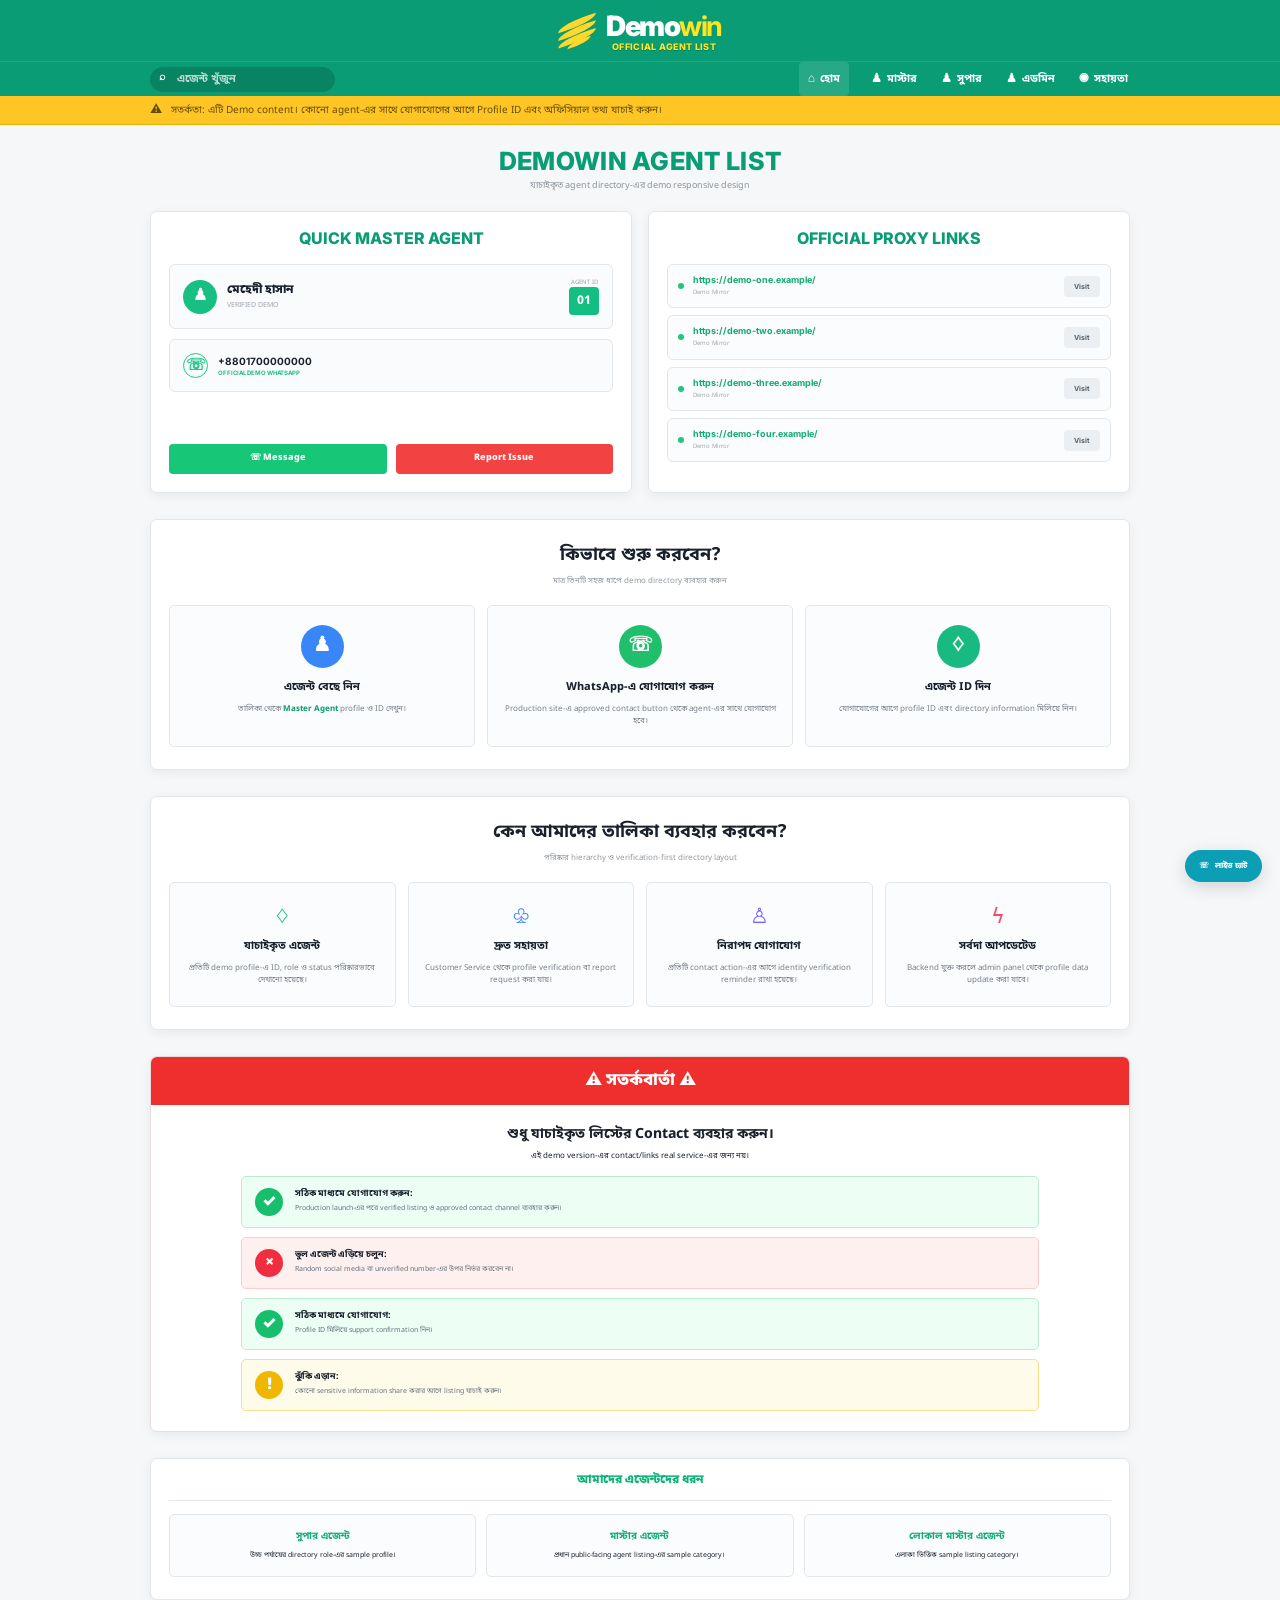
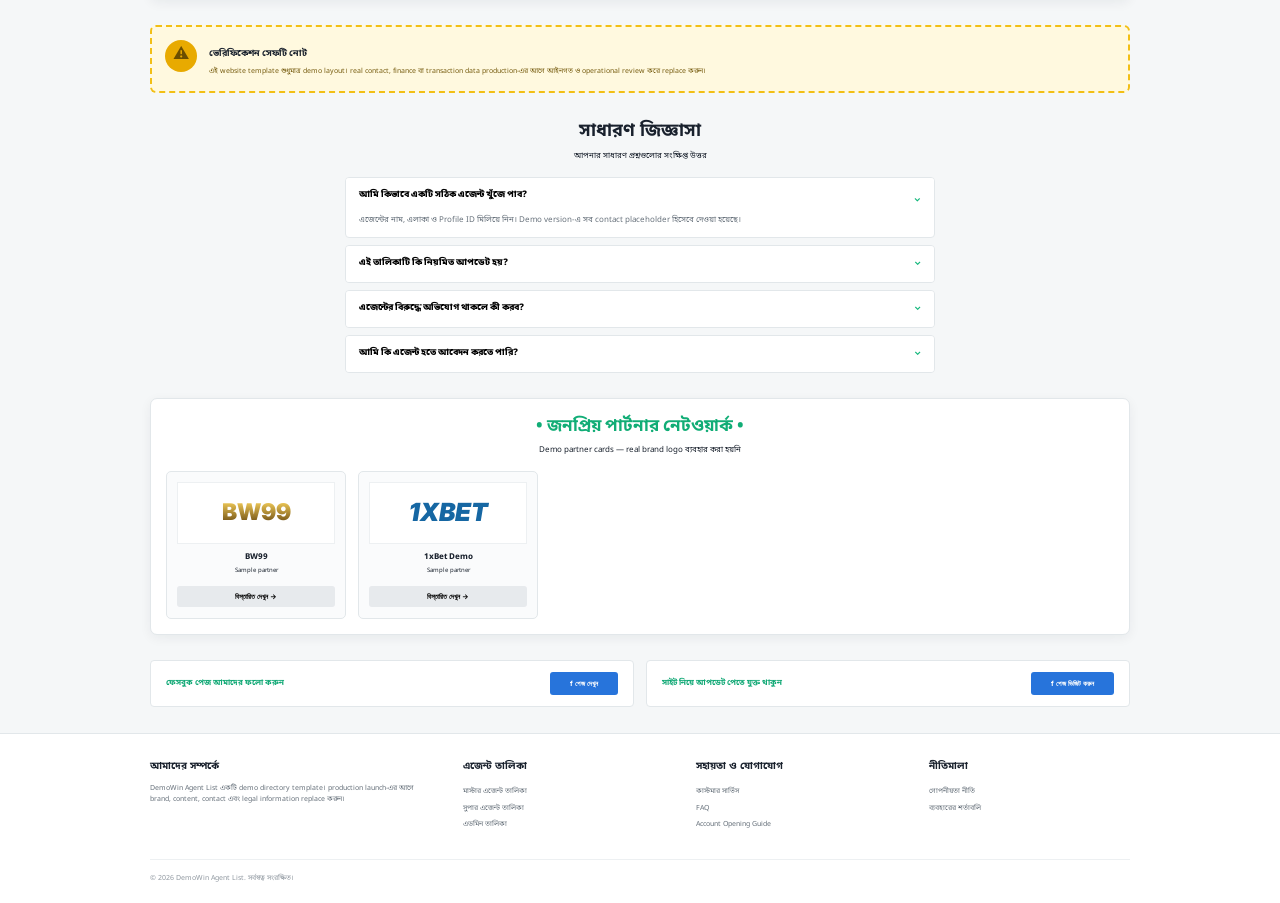
==== commit f2cadf77: "Add files via upload" ====
--- a/index.html
+++ b/index.html
@@ -1 +1,19 @@
-<!doctype html><html lang="bn"><head><meta charset="utf-8"><meta name="viewport" content="width=device-width,initial-scale=1,viewport-fit=cover"><meta name="theme-color" content="#f4f4f1"><meta name="description" content="Neutral mobile-first directory inspired by a simple agent-list structure."><title>AgentBase | Clean Directory</title><link rel="stylesheet" href="assets/css/refined.css"></head><body><a class="skip" href="#main">Skip to content</a><div class="newsbar"><div class="container newsinner"><span class="newslabel">Notice</span><span class="newstext">Profile ID মিলিয়ে নিন। কোনো listing নিয়ে সন্দেহ হলে Support-এ report করুন। এই demo কোনো payment বা transaction process করে না।</span><span class="newsdate">Updated 15 Aug 2026</span></div></div><header class="header"><div class="container brandrow"><a class="brand" href="index.html"><span class="logo">AB</span><span class="brandtext"><strong>AgentBase</strong><small>Verified directory demo</small></span></a><span class="headernote">Neutral · Mobile first</span></div></header><nav class="mainnav"><div class="container navgrid" aria-label="Primary"><a href="customer-service.html">Customer Service</a><a href="admin.html">Admin</a><a href="super-agents.html">Super Agent</a><a href="master-agents.html">Master Agent</a></div></nav><main id="main" class="page"><div class="container compact-hero"><section class="hero-copy"><p class="kicker">Official directory style · original branding</p><h1>এক নজরে profile খুঁজুন ও যাচাই করুন।</h1><p>Reference-style simple navigation, ID search, list rows এবং reporting flow—কিন্তু compact, neutral ও mobile-first।</p></section><section class="searchbox"><div class="searchline"><input id="homeSearch" type="search" placeholder="Search Profile ID / Name" aria-label="Search profile"><button class="btn primary" id="homeSearchBtn">Search</button></div><p class="hint" id="homeResult">ID দিয়ে search করলে দ্রুত exact match পাবেন।</p></section></div><div class="container"><nav class="home-actions section" aria-label="Quick links"><a href="customer-service.html"><b>Customer</b><small>Service</small></a><a href="admin.html"><b>Admin</b><small>Directory</small></a><a href="super-agents.html"><b>Super</b><small>Agent list</small></a><a href="master-agents.html"><b>Master</b><small>Agent list</small></a></nav><section class="section"><div class="section-title"><h2>Master Agent List</h2><a href="master-agents.html">View full list →</a></div><div class="list-table"><div class="list-head"><span>TYPE</span><span>NAME</span><span>ID / AREA</span><span>ACTION</span></div><div id="homeMasterList"></div></div></section><section class="section info-grid"><article class="info-card"><span class="num">1</span><h3>Profile খুঁজুন</h3><p>Name বা Profile ID দিয়ে directory search করুন।</p></article><article class="info-card"><span class="num">2</span><h3>তথ্য মিলিয়ে নিন</h3><p>Type, ID এবং area দেখে listing confirm করুন।</p></article><article class="info-card"><span class="num">3</span><h3>সমস্যা report করুন</h3><p>কোনো ভুল বা সন্দেহ থাকলে support form ব্যবহার করুন।</p></article></section><section class="section article"><h2>Directory কীভাবে ব্যবহার করবেন?</h2><p>এই demo-তে তিনটি directory level আছে: Admin, Super Agent এবং Master Agent। প্রতিটি listing-এ profile ID ও area দেখানো হয়। Verify button support form খুলবে, আর Report button listing issue report করার form prefill করবে।</p><h2>অভিযোগ / রিপোর্ট</h2><p>ভুল নাম, ভুল ID, outdated তথ্য অথবা অন্য কোনো listing সমস্যা থাকলে সংশ্লিষ্ট row-এর Report button ব্যবহার করুন। Support team backend যুক্ত করার পরে request review করতে পারবে।</p><h2>Agent কত প্রকার?</h2><p><strong>Admin:</strong> directory oversight demo role। <strong>Super Agent:</strong> higher-level directory profile। <strong>Master Agent:</strong> public directory profile। এগুলো sample data—বাস্তব launch-এর আগে আপনার lawful business model অনুযায়ী labels ও data বদলাবেন।</p></section></div><script>document.addEventListener('DOMContentLoaded',()=>{const el=document.getElementById('homeMasterList');if(el&&window.AGENTS){const esc=s=>String(s).replace(/[&<>"']/g,'');el.innerHTML=window.AGENTS.filter(a=>a.tier==='Master Agent').slice(0,3).map(a=>`<article class="list-row"><div class="agent-main"><span class="type">${esc(a.tier)}</span><div class="agent-name">${esc(a.name)}</div><div class="agent-sub">${esc(a.id)} · ${esc(a.area)}</div></div><div class="agent-actions"><a class="mini-btn" href="customer-service.html?topic=verify&id=${encodeURIComponent(a.id)}">Verify</a><a class="mini-btn report" href="customer-service.html?topic=report&id=${encodeURIComponent(a.id)}">Report</a></div></article>`).join('')}});</script></main><footer class="footer"><div class="container footergrid"><div><a class="brand" href="index.html"><span class="logo">AB</span><span class="brandtext"><strong>AgentBase</strong><small>Verified directory demo</small></span></a><p>Clean profile directory, ID lookup এবং support/reporting flow। কোনো betting, payment বা proxy service নেই।</p></div><nav class="footerlinks"><a href="master-agents.html">Master</a><a href="super-agents.html">Super</a><a href="admin.html">Admin</a><a href="how-it-works.html">How it works</a><a href="faq.html">FAQ</a><a href="customer-service.html">Support</a><a href="privacy.html">Privacy</a><a href="terms.html">Terms</a></nav></div><div class="container copyright"><span>© 2026 AgentBase</span><span>Demo profiles only</span></div></footer><nav class="bottomnav" aria-label="Mobile navigation"><a href="index.html"><b>⌂</b><span>Home</span></a><a href="master-agents.html" data-group="directory"><b>⌕</b><span>Directory</span></a><a href="customer-service.html"><b>✓</b><span>Verify</span></a><a href="faq.html"><b>?</b><span>Help</span></a></nav><script src="assets/js/agents.js"></script><script src="assets/js/site.js"></script></body></html>+<!doctype html><html lang="bn"><head><meta charset="utf-8"><meta name="viewport" content="width=device-width,initial-scale=1,viewport-fit=cover"><title>DemoWin Agent List 2026 | Agent Directory</title><meta name="description" content="Responsive demo agent directory inspired by the supplied desktop and mobile reference layout."><meta name="robots" content="index,follow,max-image-preview:large"><link rel="canonical" href="https://yourdomain.com/"><meta property="og:type" content="website"><meta property="og:title" content="DemoWin Agent List 2026 | Agent Directory"><meta property="og:description" content="Responsive demo agent directory inspired by the supplied desktop and mobile reference layout."><meta property="og:url" content="https://yourdomain.com/"><meta name="twitter:card" content="summary"><link rel="stylesheet" href="assets/css/style.css"></head><body><div class="brand-hero"><div class="container logo-wrap"><a class="logo" href="index.html"><span class="wing"></span><span><span class="logo-main">Demo<b>win</b></span><span class="logo-sub">OFFICIAL AGENT LIST</span></span></a></div></div>
+<div class="desktop-nav-wrap"><div class="container desktop-nav"><label class="top-search"><span class="sr-only">Search</span><input id="topSearch" type="search" placeholder="এজেন্ট খুঁজুন"></label><a href="index.html" data-nav><span>⌂</span> হোম</a><a href="master-agents.html" data-nav><span>♟</span> মাস্টার</a><a href="super-agents.html" data-nav><span>♟</span> সুপার</a><a href="admin.html" data-nav><span>♟</span> এডমিন</a><a href="faq.html" data-nav><span>◉</span> সহায়তা</a></div></div>
+<div class="mobile-top"><span class="icon">⌕</span><a class="logo" href="index.html"><span class="wing"></span><span><span class="logo-main">Demo<b>win</b></span><span class="logo-sub">OFFICIAL AGENT LIST</span></span></a><span class="icon">▦</span></div>
+<nav class="mobile-icon-nav"><a href="index.html" data-nav><b>⌂</b><span>হোম</span></a><a href="master-agents.html" data-nav><b>♟</b><span>মাস্টার</span></a><a href="super-agents.html" data-nav><b>♟</b><span>সুপার</span></a><a href="admin.html" data-nav><b>♟</b><span>এডমিন</span></a><a href="faq.html" data-nav><b>◉</b><span>সহায়তা</span></a></nav>
+<div class="alert-ticker"><div class="container alert-inner"><span class="alert-icon">⚠</span><span class="ticker-text">সতর্কতা: এটি Demo content। কোনো agent-এর সাথে যোগাযোগের আগে Profile ID এবং অফিসিয়াল তথ্য যাচাই করুন।</span></div></div><main><div class="container"><div class="page-title"><h1>DEMOWIN AGENT LIST</h1><p>যাচাইকৃত agent directory-এর demo responsive design</p></div>
+<div class="top-grid"><section class="card panel"><h2>QUICK MASTER AGENT</h2><div class="agent-box"><div class="agent-row"><span class="round-icon">♟</span><div><div class="agent-name">মেহেদী হাসান</div><div class="agent-tag">VERIFIED DEMO</div></div><div class="agent-id"><span>AGENT ID</span><b>01</b></div></div></div><div class="agent-box phone-row"><span class="round-icon">☏</span><div><div class="phone-number">+8801700000000</div><div class="official-label">OFFICIAL DEMO WHATSAPP</div></div></div><div class="agent-actions"><button class="action green">☏ Message</button><button class="action red">Report Issue</button></div></section>
+<section class="card panel"><h2>OFFICIAL PROXY LINKS</h2><div class="proxy-list"><div class="proxy-item"><span class="proxy-dot"></span><div><div class="proxy-url">https://demo-one.example/</div><div class="proxy-sub">Demo Mirror</div></div><button class="visit">Visit</button></div><div class="proxy-item"><span class="proxy-dot"></span><div><div class="proxy-url">https://demo-two.example/</div><div class="proxy-sub">Demo Mirror</div></div><button class="visit">Visit</button></div><div class="proxy-item"><span class="proxy-dot"></span><div><div class="proxy-url">https://demo-three.example/</div><div class="proxy-sub">Demo Mirror</div></div><button class="visit">Visit</button></div><div class="proxy-item"><span class="proxy-dot"></span><div><div class="proxy-url">https://demo-four.example/</div><div class="proxy-sub">Demo Mirror</div></div><button class="visit">Visit</button></div></div></section></div>
+<section class="section card section-box"><div class="section-heading"><h2>কিভাবে শুরু করবেন?</h2><p>মাত্র তিনটি সহজ ধাপে demo directory ব্যবহার করুন</p></div><div class="info-grid"><article class="info-card"><div class="circle-feature blue">♟</div><h3>এজেন্ট বেছে নিন</h3><p>তালিকা থেকে <a href="master-agents.html">Master Agent</a> profile ও ID দেখুন।</p></article><article class="info-card"><div class="circle-feature green">☏</div><h3>WhatsApp-এ যোগাযোগ করুন</h3><p>Production site-এ approved contact button থেকে agent-এর সাথে যোগাযোগ হবে।</p></article><article class="info-card"><div class="circle-feature teal">♢</div><h3>এজেন্ট ID দিন</h3><p>যোগাযোগের আগে profile ID এবং directory information মিলিয়ে নিন।</p></article></div></section>
+<section class="section card section-box"><div class="section-heading"><h2>কেন আমাদের তালিকা ব্যবহার করবেন?</h2><p>পরিষ্কার hierarchy ও verification-first directory layout</p></div><div class="feature-grid"><article class="feature-card"><div class="mini-icon">♢</div><h3>যাচাইকৃত এজেন্ট</h3><p>প্রতিটি demo profile-এ ID, role ও status পরিষ্কারভাবে দেখানো হয়েছে।</p></article><article class="feature-card"><div class="mini-icon">♧</div><h3>দ্রুত সহায়তা</h3><p>Customer Service থেকে profile verification বা report request করা যায়।</p></article><article class="feature-card"><div class="mini-icon">♙</div><h3>নিরাপদ যোগাযোগ</h3><p>প্রতিটি contact action-এর আগে identity verification reminder রাখা হয়েছে।</p></article><article class="feature-card"><div class="mini-icon">ϟ</div><h3>সর্বদা আপডেটেড</h3><p>Backend যুক্ত করলে admin panel থেকে profile data update করা যাবে।</p></article></div></section>
+<section class="warning"><div class="warning-head">⚠ সতর্কবার্তা ⚠</div><div class="warning-body"><h3>শুধু যাচাইকৃত লিস্টের Contact ব্যবহার করুন।</h3><p>এই demo version-এর contact/links real service-এর জন্য নয়।</p><div class="warn-row green"><span class="warn-circle">✓</span><div><strong>সঠিক মাধ্যমে যোগাযোগ করুন:</strong><p>Production launch-এর পরে verified listing ও approved contact channel ব্যবহার করুন।</p></div></div><div class="warn-row red"><span class="warn-circle">×</span><div><strong>ভুল এজেন্ট এড়িয়ে চলুন:</strong><p>Random social media বা unverified number-এর উপর নির্ভর করবেন না।</p></div></div><div class="warn-row green"><span class="warn-circle">✓</span><div><strong>সঠিক মাধ্যমে যোগাযোগ:</strong><p>Profile ID মিলিয়ে support confirmation নিন।</p></div></div><div class="warn-row yellow"><span class="warn-circle">!</span><div><strong>ঝুঁকি এড়ান:</strong><p>কোনো sensitive information share করার আগে listing যাচাই করুন।</p></div></div></div></section>
+<section class="agent-types card"><div class="section-box"><div class="agent-types-title">আমাদের এজেন্টদের ধরন</div><div class="type-grid"><article class="type-card"><h3>সুপার এজেন্ট</h3><p>উচ্চ পর্যায়ের directory role-এর sample profile।</p></article><article class="type-card"><h3>মাস্টার এজেন্ট</h3><p>প্রধান public-facing agent listing-এর sample category।</p></article><article class="type-card"><h3>লোকাল মাস্টার এজেন্ট</h3><p>এলাকা ভিত্তিক sample listing category।</p></article></div></div></section>
+<div class="info-note"><span class="note-icon">⚠</span><div><strong>ভেরিফিকেশন সেফটি নোট</strong><p>এই website template শুধুমাত্র demo layout। real contact, finance বা transaction data production-এর আগে আইনগত ও operational review করে replace করুন।</p></div></div>
+<section class="faq-section"><div class="faq-title"><h2>সাধারণ জিজ্ঞাসা</h2><p>আপনার সাধারণ প্রশ্নগুলোর সংক্ষিপ্ত উত্তর</p></div><div class="faq-list">
+<div class="faq open"><button aria-expanded="true"><span>আমি কিভাবে একটি সঠিক এজেন্ট খুঁজে পাব?</span><span class="arrow">⌃</span></button><div class="ans">এজেন্টের নাম, এলাকা ও Profile ID মিলিয়ে নিন। Demo version-এ সব contact placeholder হিসেবে দেওয়া হয়েছে।</div></div>
+<div class="faq"><button aria-expanded="false"><span>এই তালিকাটি কি নিয়মিত আপডেট হয়?</span><span class="arrow">⌄</span></button><div class="ans">Production version-এ backend বা admin panel থেকে list update করা যাবে।</div></div>
+<div class="faq"><button aria-expanded="false"><span>এজেন্টের বিরুদ্ধে অভিযোগ থাকলে কী করব?</span><span class="arrow">⌄</span></button><div class="ans">Customer Service page থেকে agent ID উল্লেখ করে report submit করুন।</div></div>
+<div class="faq"><button aria-expanded="false"><span>আমি কি এজেন্ট হতে আবেদন করতে পারি?</span><span class="arrow">⌄</span></button><div class="ans">Demo template-এ application workflow নেই; production site-এ আলাদা onboarding form যোগ করা যাবে।</div></div></div></section>
+<section class="partner-section card partner-box"><h2 class="partner-title">• জনপ্রিয় পার্টনার নেটওয়ার্ক •</h2><p class="partner-sub">Demo partner cards — real brand logo ব্যবহার করা হয়নি</p><div class="partner-grid"><article class="partner-card"><div class="partner-logo"><span class="bw-logo">BW99</span></div><strong>BW99</strong><p>Sample partner</p><button>বিস্তারিত দেখুন →</button></article><article class="partner-card"><div class="partner-logo"><span class="xb-logo">1XBET</span></div><strong>1xBet Demo</strong><p>Sample partner</p><button>বিস্তারিত দেখুন →</button></article></div></section>
+<div class="social-strip"><div class="social-card"><span>ফেসবুক পেজ আমাদের ফলো করুন</span><span class="social-btn">f পেজ দেখুন</span></div><div class="social-card"><span>সাইট নিয়ে আপডেট পেতে যুক্ত থাকুন</span><span class="social-btn">f পেজ ভিজিট করুন</span></div></div></div></main><footer class="footer"><div class="container footer-grid"><div><h4>আমাদের সম্পর্কে</h4><p>DemoWin Agent List একটি demo directory template। production launch-এর আগে brand, content, contact এবং legal information replace করুন।</p></div><div><h4>এজেন্ট তালিকা</h4><a href="master-agents.html">মাস্টার এজেন্ট তালিকা</a><a href="super-agents.html">সুপার এজেন্ট তালিকা</a><a href="admin.html">এডমিন তালিকা</a></div><div><h4>সহায়তা ও যোগাযোগ</h4><a href="customer-service.html">কাস্টমার সার্ভিস</a><a href="faq.html">FAQ</a><a href="how-it-works.html">Account Opening Guide</a></div><div><h4>নীতিমালা</h4><a href="privacy.html">গোপনীয়তা নীতি</a><a href="terms.html">ব্যবহারের শর্তাবলি</a></div></div><div class="container footer-bottom">© 2026 DemoWin Agent List. সর্বস্বত্ব সংরক্ষিত।</div></footer><a class="chat" href="customer-service.html">লাইভ চ্যাট</a><script src="assets/js/site.js"></script></body></html>
--- a/assets/css/style.css
+++ b/assets/css/style.css
@@ -0,0 +1,21 @@
+
+@import url('https://fonts.googleapis.com/css2?family=Inter:wght@400;500;600;700;800&family=Noto+Sans+Bengali:wght@400;500;600;700;800&display=swap');
+:root{--green:#0a9d75;--green2:#11b989;--green3:#e9fff6;--yellow:#ffc524;--red:#ef2e2e;--blue:#2f80ed;--ink:#19212d;--muted:#747f8d;--bg:#f5f7f8;--card:#fff;--line:#e2e7ea;--shadow:0 3px 12px rgba(25,33,45,.06);--container:980px}
+*{box-sizing:border-box}html{scroll-behavior:smooth}body{margin:0;font-family:'Noto Sans Bengali','Inter',sans-serif;color:var(--ink);background:var(--bg);line-height:1.55;-webkit-font-smoothing:antialiased}a{text-decoration:none;color:inherit}button,input{font:inherit}button{cursor:pointer}.container{width:min(calc(100% - 28px),var(--container));margin:auto}.sr-only{position:absolute!important;width:1px;height:1px;padding:0;margin:-1px;overflow:hidden;clip:rect(0,0,0,0);white-space:nowrap;border:0}
+/* desktop branding */
+.brand-hero{background:var(--green);padding:12px 0 9px}.logo-wrap{display:flex;justify-content:center;align-items:center}.logo{display:flex;align-items:center;gap:6px;color:#fff;font-weight:900;line-height:.9}.wing{position:relative;width:42px;height:34px}.wing:before,.wing:after{content:'';position:absolute;background:#ffd72d;border-radius:100% 0 100% 0;transform:skewX(-18deg) rotate(-18deg)}.wing:before{width:36px;height:10px;left:1px;top:3px;box-shadow:0 8px 0 #ffd72d,0 16px 0 #ffd72d}.wing:after{width:22px;height:7px;left:10px;top:24px}.logo-main{font:900 28px/1 'Inter';letter-spacing:-1.5px}.logo-main b{color:#ffe41e}.logo-sub{display:block;color:#ffe41e;font:800 9px/1.1 'Inter';letter-spacing:.3px;margin-top:2px;text-align:center;text-shadow:0 1px 0 rgba(0,0,0,.18)}
+.desktop-nav-wrap{background:var(--green);border-top:1px solid rgba(255,255,255,.09)}.desktop-nav{min-height:34px;display:flex;align-items:center;justify-content:center;gap:20px;color:#fff;font-size:11px;font-weight:700}.top-search{margin-right:auto;position:relative;width:185px}.top-search input{width:100%;height:25px;border:0;border-radius:18px;background:rgba(0,0,0,.16);color:#fff;padding:0 12px 0 27px;outline:0}.top-search input::placeholder{color:rgba(255,255,255,.7)}.top-search:before{content:'⌕';position:absolute;left:9px;top:2px;color:#fff}.desktop-nav a{display:flex;align-items:center;gap:5px;padding:8px 2px}.desktop-nav a.active{background:rgba(255,255,255,.12);padding-inline:9px;border-radius:4px}.desktop-nav a span{font-size:12px}
+.mobile-top,.mobile-icon-nav{display:none}
+.alert-ticker{background:var(--yellow);border-bottom:1px solid #e8ae00;font-size:10px;color:#644d00}.alert-inner{height:28px;display:flex;align-items:center;gap:9px;overflow:hidden;white-space:nowrap}.alert-icon{flex:0 0 auto;font-size:12px}.ticker-text{overflow:hidden;text-overflow:ellipsis}
+.page-title{text-align:center;padding:24px 0 17px}.page-title h1{margin:0;color:var(--green);font:800 25px/1 'Inter';letter-spacing:.3px}.page-title p{margin:6px 0 0;font-size:9px;color:#8c949d}
+.card{background:var(--card);border:1px solid var(--line);border-radius:7px;box-shadow:var(--shadow)}.top-grid{display:grid;grid-template-columns:1fr 1fr;gap:16px}.panel{padding:18px}.panel h2{text-align:center;color:var(--green);font:800 16px/1.1 'Inter';margin:0 0 16px}.agent-box{border:1px solid var(--line);border-radius:6px;background:#fafbfc;padding:13px;margin-bottom:10px}.agent-row{display:flex;align-items:center;gap:10px}.round-icon{width:34px;height:34px;border-radius:50%;display:grid;place-items:center;background:#17bf82;color:#fff;font-weight:800}.agent-name{font-weight:800;font-size:12px}.agent-tag{font-size:7px;color:#9da6af;margin-top:1px}.agent-id{margin-left:auto;text-align:center}.agent-id span{display:block;font-size:6px;color:#9aa2aa}.agent-id b{display:grid;place-items:center;width:30px;height:28px;background:#12be81;color:#fff;border-radius:4px;font-size:12px}.phone-row{display:flex;align-items:center;gap:10px}.phone-row .round-icon{width:25px;height:25px;background:transparent;border:1px solid #1fc989;color:#1fc989}.phone-number{font:700 10px/1.1 'Inter'}.official-label{font:700 6px/1 'Inter';color:#23bf80;margin-top:3px}.agent-actions{display:grid;grid-template-columns:1fr 1fr;gap:9px;margin-top:52px}.action{height:30px;border:0;border-radius:4px;color:#fff;font-weight:800;font-size:9px}.action.green{background:#17c777}.action.red{background:#f34242}.proxy-list{display:grid;gap:7px}.proxy-item{display:flex;align-items:center;gap:9px;padding:10px;border:1px solid var(--line);background:#fbfcfd;border-radius:6px}.proxy-dot{width:6px;height:6px;border-radius:50%;background:#21c582}.proxy-url{font:700 9px/1 'Inter';color:#11aa71}.proxy-sub{font-size:6px;color:#9da6af;margin-top:4px}.visit{margin-left:auto;border:0;background:#eceff2;border-radius:4px;font:700 7px/1 'Inter';padding:7px 10px;color:#58616b}
+.section{margin-top:26px}.section-box{padding:22px 18px}.section-heading{text-align:center;margin-bottom:17px}.section-heading h2{margin:0;font-size:18px}.section-heading p{font-size:8px;margin:5px 0 0;color:#929aa3}.info-grid{display:grid;grid-template-columns:repeat(3,1fr);gap:12px}.feature-grid{display:grid;grid-template-columns:repeat(4,1fr);gap:12px}.info-card,.feature-card{background:#fbfcfd;border:1px solid var(--line);border-radius:5px;text-align:center;padding:19px 14px}.circle-feature{width:43px;height:43px;border-radius:50%;display:grid;place-items:center;margin:0 auto 11px;color:#fff;font-size:20px;font-weight:800}.circle-feature.blue{background:#3986f8}.circle-feature.green{background:#20bf6b}.circle-feature.teal{background:#19b982}.feature-card .mini-icon{height:28px;display:grid;place-items:center;font-size:21px;color:#17b886;margin-bottom:8px}.feature-card:nth-child(2) .mini-icon{color:#397af7}.feature-card:nth-child(3) .mini-icon{color:#7960ff}.feature-card:nth-child(4) .mini-icon{color:#fa486d}.info-card h3,.feature-card h3{margin:0 0 7px;font-size:11px}.info-card p,.feature-card p{font-size:8px;margin:0;color:#78818b}.info-card a{color:#129d73;font-weight:700}
+.warning{margin-top:26px;border-radius:7px;overflow:hidden;border:1px solid #e8dddd;box-shadow:var(--shadow);background:#fff}.warning-head{background:var(--red);color:#fff;text-align:center;font-weight:800;padding:11px;font-size:17px}.warning-body{padding:19px 90px 20px}.warning-body h3{text-align:center;margin:0 0 4px;font-size:14px}.warning-body>p{text-align:center;font-size:8px;margin:0 0 14px}.warn-row{display:flex;gap:12px;align-items:flex-start;border:1px solid;border-radius:5px;padding:11px 13px;margin-top:9px}.warn-row.green{background:#edfff5;border-color:#bcebcf}.warn-row.red{background:#fff0f0;border-color:#ffcaca}.warn-row.yellow{background:#fffbea;border-color:#f5df8a}.warn-circle{flex:0 0 28px;width:28px;height:28px;border-radius:50%;display:grid;place-items:center;color:#fff;font-weight:900}.warn-row.green .warn-circle{background:#17bf6d}.warn-row.red .warn-circle{background:#f12e40}.warn-row.yellow .warn-circle{background:#f0b700}.warn-row strong{display:block;font-size:9px}.warn-row p{margin:2px 0 0;font-size:7px;color:#68717b}
+.agent-types{margin-top:26px}.agent-types .section-box{padding-top:12px}.agent-types-title{text-align:center;color:#0db376;font-weight:800;font-size:12px;border-bottom:1px solid var(--line);padding-bottom:10px;margin-bottom:13px}.type-grid{display:grid;grid-template-columns:repeat(3,1fr);gap:10px}.type-card{text-align:center;background:#fbfcfd;border:1px solid var(--line);border-radius:5px;padding:14px}.type-card h3{color:#11ac77;font-size:10px;margin:0 0 7px}.type-card p{font-size:7px;margin:0}.info-note{margin-top:25px;border:2px dashed #f2bf15;border-radius:6px;background:#fff9df;padding:13px;display:flex;align-items:flex-start;gap:12px}.note-icon{width:32px;height:32px;border-radius:50%;background:#e8aa00;color:#6a4e00;display:grid;place-items:center;flex:0 0 auto}.info-note strong{font-size:9px}.info-note p{margin:2px 0 0;font-size:7px;color:#775d11}
+.faq-section{margin-top:25px}.faq-title{text-align:center}.faq-title h2{font-size:18px;margin:0}.faq-title p{font-size:8px;margin:5px 0 14px}.faq-list{max-width:590px;margin:auto;display:grid;gap:7px}.faq{background:#fff;border:1px solid var(--line);border-radius:4px;overflow:hidden}.faq button{width:100%;border:0;background:#fff;padding:11px 13px;display:flex;justify-content:space-between;text-align:left;font-size:9px;font-weight:800}.faq .ans{display:none;padding:0 13px 11px;font-size:8px;color:#68727c}.faq.open .ans{display:block}.faq.open button .arrow{transform:rotate(180deg)}.arrow{color:#12b77b}
+.partner-section{margin-top:25px}.partner-box{padding:15px}.partner-title{text-align:center;color:#11ad76;font-size:17px;margin:0}.partner-sub{text-align:center;font-size:8px;margin:4px 0 14px}.partner-grid{display:grid;grid-template-columns:180px 180px;gap:12px}.partner-card{background:#fafbfc;border:1px solid var(--line);border-radius:5px;padding:10px;text-align:center}.partner-logo{height:62px;border:1px solid #edf0f2;background:#fff;display:grid;place-items:center;margin-bottom:7px}.bw-logo{font:900 23px/1 'Inter';color:#6b4c0c;background:linear-gradient(#f4ce5a,#6a4a11);-webkit-background-clip:text;background-clip:text;color:transparent}.xb-logo{font:900 25px/1 'Inter';color:#1667a3;font-style:italic}.partner-card strong{display:block;font-size:8px}.partner-card p{font-size:6px;margin:3px 0 8px}.partner-card button{width:100%;border:0;background:#e7eaed;border-radius:3px;font:700 7px/1 'Inter';padding:7px}
+.social-strip{display:grid;grid-template-columns:1fr 1fr;gap:12px;margin-top:25px}.social-card{background:#fff;border:1px solid var(--line);border-radius:4px;padding:11px 15px;display:flex;align-items:center;justify-content:space-between;font-size:8px;color:#12a976;font-weight:700}.social-btn{background:#2774db;color:#fff;padding:8px 20px;border-radius:3px;font:700 7px/1 'Inter'}
+.footer{margin-top:26px;background:#fff;border-top:1px solid var(--line)}.footer-grid{display:grid;grid-template-columns:1.4fr repeat(3,1fr);gap:32px;padding:25px 0}.footer h4{font-size:10px;margin:0 0 9px}.footer p,.footer a{font-size:7px;color:#67717b}.footer a{display:block;padding:3px 0}.footer-bottom{border-top:1px solid #edf0f2;padding:14px 0 18px;font-size:7px;color:#9098a0}.chat{position:fixed;right:18px;bottom:18px;background:#0b9eb5;color:#fff;border-radius:24px;padding:10px 14px;font-size:8px;font-weight:800;box-shadow:0 5px 18px rgba(0,0,0,.15);z-index:20}.chat:before{content:'☏';margin-right:6px}
+@media(max-width:760px){
+  :root{--container:100%}.container{width:calc(100% - 16px)}.brand-hero,.desktop-nav-wrap{display:none}.mobile-top{display:grid;grid-template-columns:36px 1fr 36px;align-items:center;background:#078e69;color:#fff;height:47px;padding:0 6px;position:sticky;top:0;z-index:50}.mobile-top .icon{display:grid;place-items:center;font-size:15px}.mobile-top .logo{justify-content:center;gap:3px}.mobile-top .wing{width:25px;height:22px;transform:scale(.65)}.mobile-top .logo-main{font-size:18px}.mobile-top .logo-sub{font-size:5px}.mobile-icon-nav{display:grid;grid-template-columns:repeat(5,1fr);background:#fff;border-bottom:1px solid var(--line);position:sticky;top:47px;z-index:49}.mobile-icon-nav a{display:grid;place-items:center;gap:2px;padding:6px 2px;color:#69737d;font-size:6px;border-right:1px solid #eef1f2}.mobile-icon-nav a.active{color:#099b70;background:#f2fff9}.mobile-icon-nav b{font-size:12px;line-height:1}.alert-ticker{position:relative}.alert-inner{height:25px;font-size:7px;gap:5px}.page-title{padding:16px 0 10px}.page-title h1{font-size:17px}.page-title p{font-size:6px}.top-grid{grid-template-columns:1fr;gap:10px}.panel{padding:11px}.panel h2{font-size:12px;margin-bottom:10px}.agent-box{padding:9px}.round-icon{width:27px;height:27px}.agent-name{font-size:9px}.agent-id b{width:26px;height:24px;font-size:9px}.phone-number{font-size:8px}.agent-actions{margin-top:10px}.action{height:27px;font-size:7px}.proxy-item{padding:8px}.proxy-url{font-size:7px}.visit{padding:6px 8px}.section{margin-top:11px}.section-box{padding:15px 9px}.section-heading{margin-bottom:11px}.section-heading h2{font-size:13px}.section-heading p{font-size:6px}.info-grid,.feature-grid,.type-grid{grid-template-columns:1fr;gap:7px}.info-card,.feature-card{padding:15px 10px}.circle-feature{width:39px;height:39px}.info-card h3,.feature-card h3{font-size:9px}.info-card p,.feature-card p{font-size:7px}.warning{margin-top:11px}.warning-head{font-size:12px;padding:9px}.warning-body{padding:13px 10px}.warning-body h3{font-size:10px}.warning-body>p{font-size:6px}.warn-row{padding:9px 8px;gap:8px}.warn-circle{width:23px;height:23px;flex-basis:23px;font-size:10px}.warn-row strong{font-size:7px}.warn-row p{font-size:6px}.agent-types{margin-top:11px}.agent-types-title{font-size:9px}.type-card{padding:12px 8px}.type-card h3{font-size:8px}.type-card p{font-size:6px}.info-note{margin-top:11px;padding:10px 8px}.note-icon{width:26px;height:26px;flex-basis:26px}.info-note strong{font-size:7px}.info-note p{font-size:6px}.faq-section{margin-top:14px}.faq-title h2{font-size:12px}.faq-title p{font-size:6px}.faq-list{max-width:none}.faq button{font-size:7px;padding:9px}.faq .ans{font-size:6px;padding:0 9px 9px}.partner-section{margin-top:14px}.partner-box{padding:11px}.partner-title{font-size:11px}.partner-sub{font-size:6px}.partner-grid{grid-template-columns:1fr 1fr;gap:8px}.partner-card{padding:7px}.partner-logo{height:47px}.bw-logo{font-size:18px}.xb-logo{font-size:19px}.partner-card strong{font-size:6px}.partner-card p{font-size:5px}.social-strip{grid-template-columns:1fr;margin-top:11px;gap:7px}.social-card{font-size:6px;padding:8px}.social-btn{font-size:5px;padding:6px 11px}.footer{margin-top:12px}.footer-grid{grid-template-columns:1fr 1fr;gap:15px;padding:18px 4px}.footer h4{font-size:8px}.footer p,.footer a{font-size:6px}.footer-bottom{font-size:6px;text-align:center;padding-bottom:60px}.chat{right:8px;bottom:8px;padding:8px 10px;font-size:6px}.page-section{padding:12px 0}.directory-grid{grid-template-columns:1fr!important}
+}
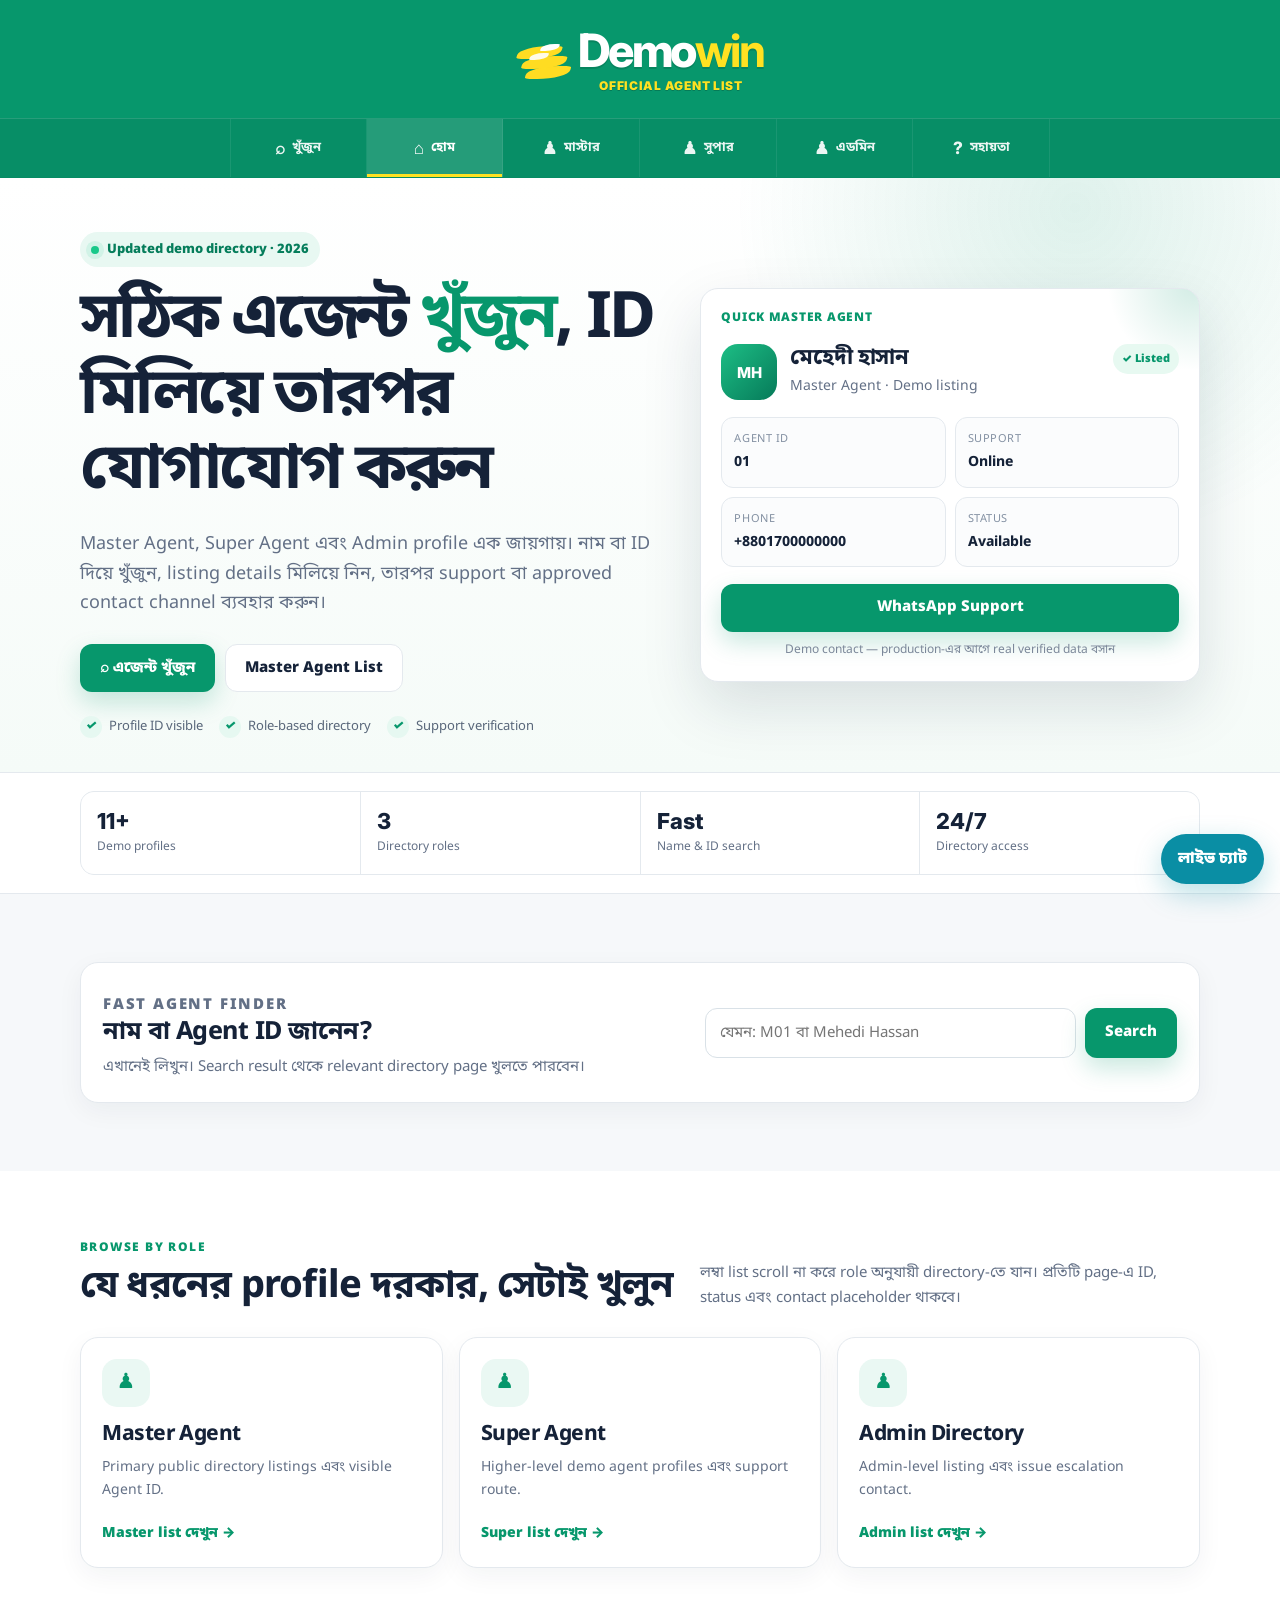
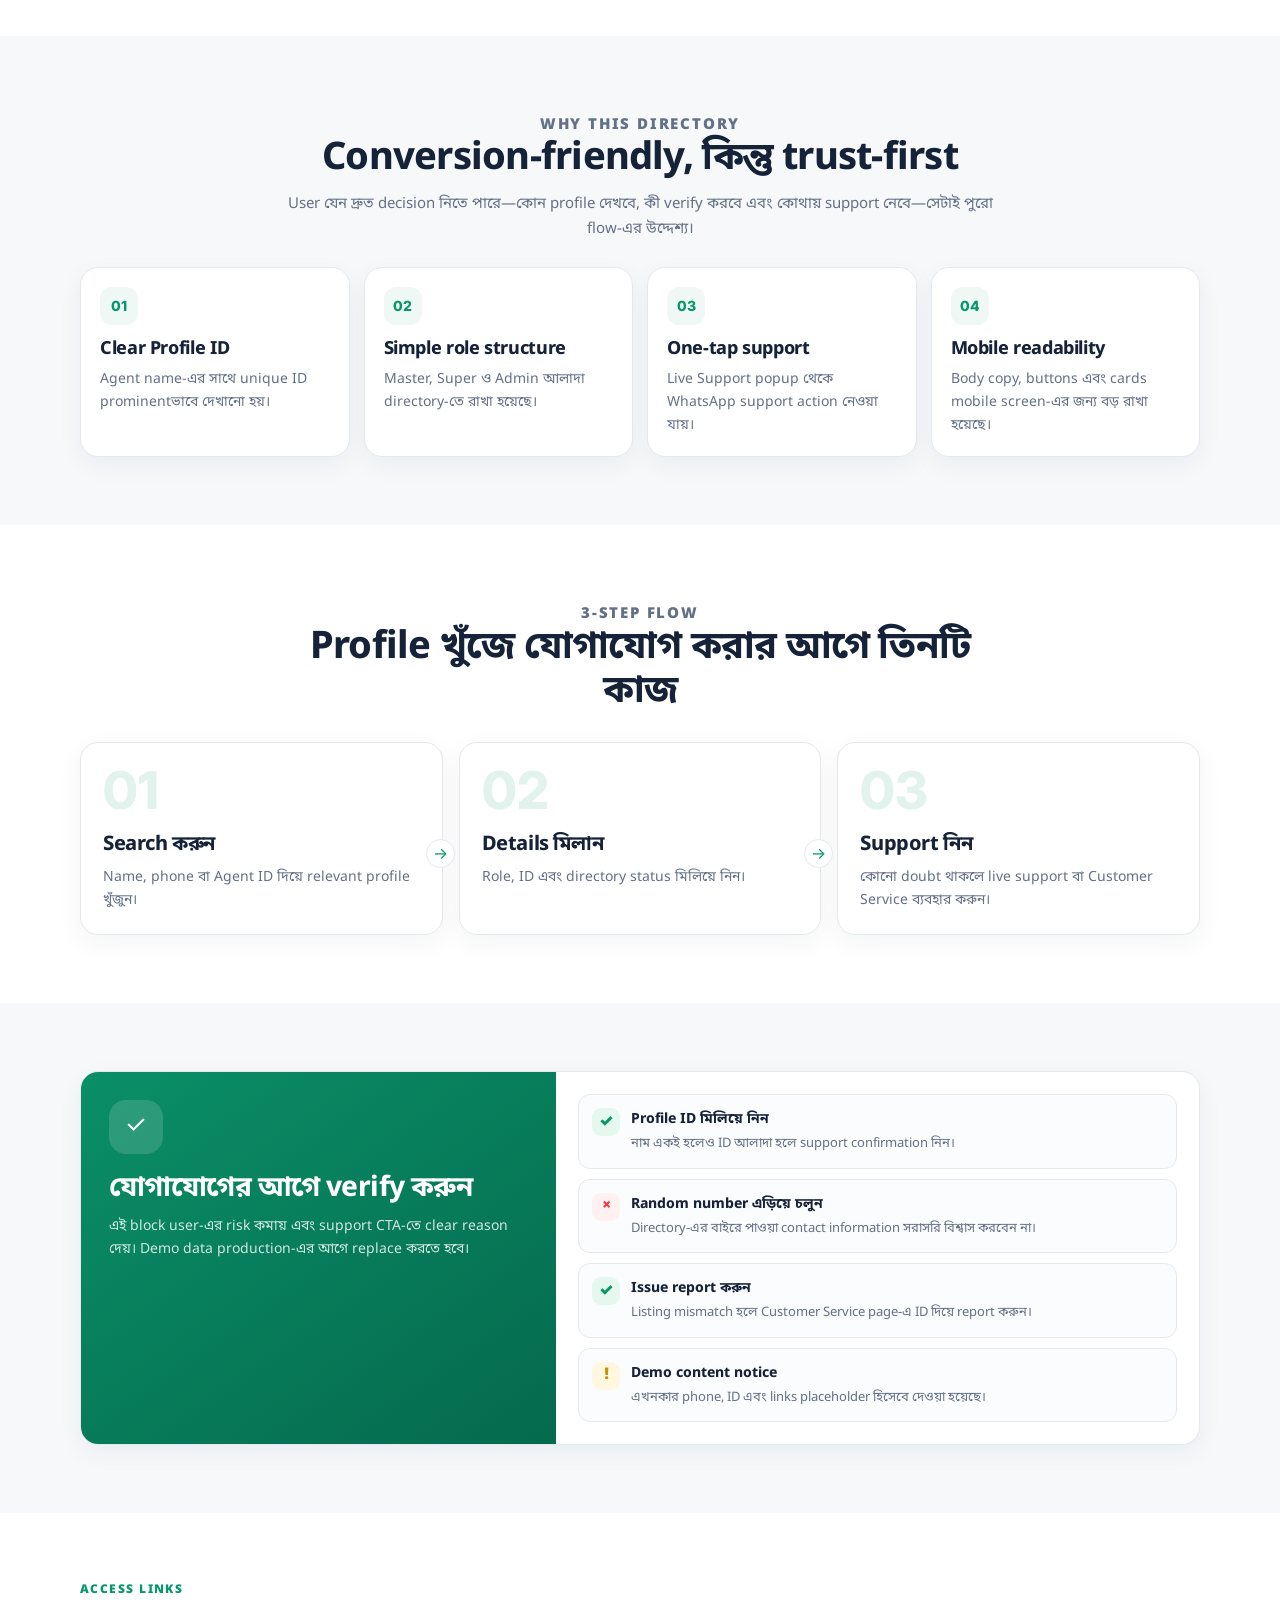
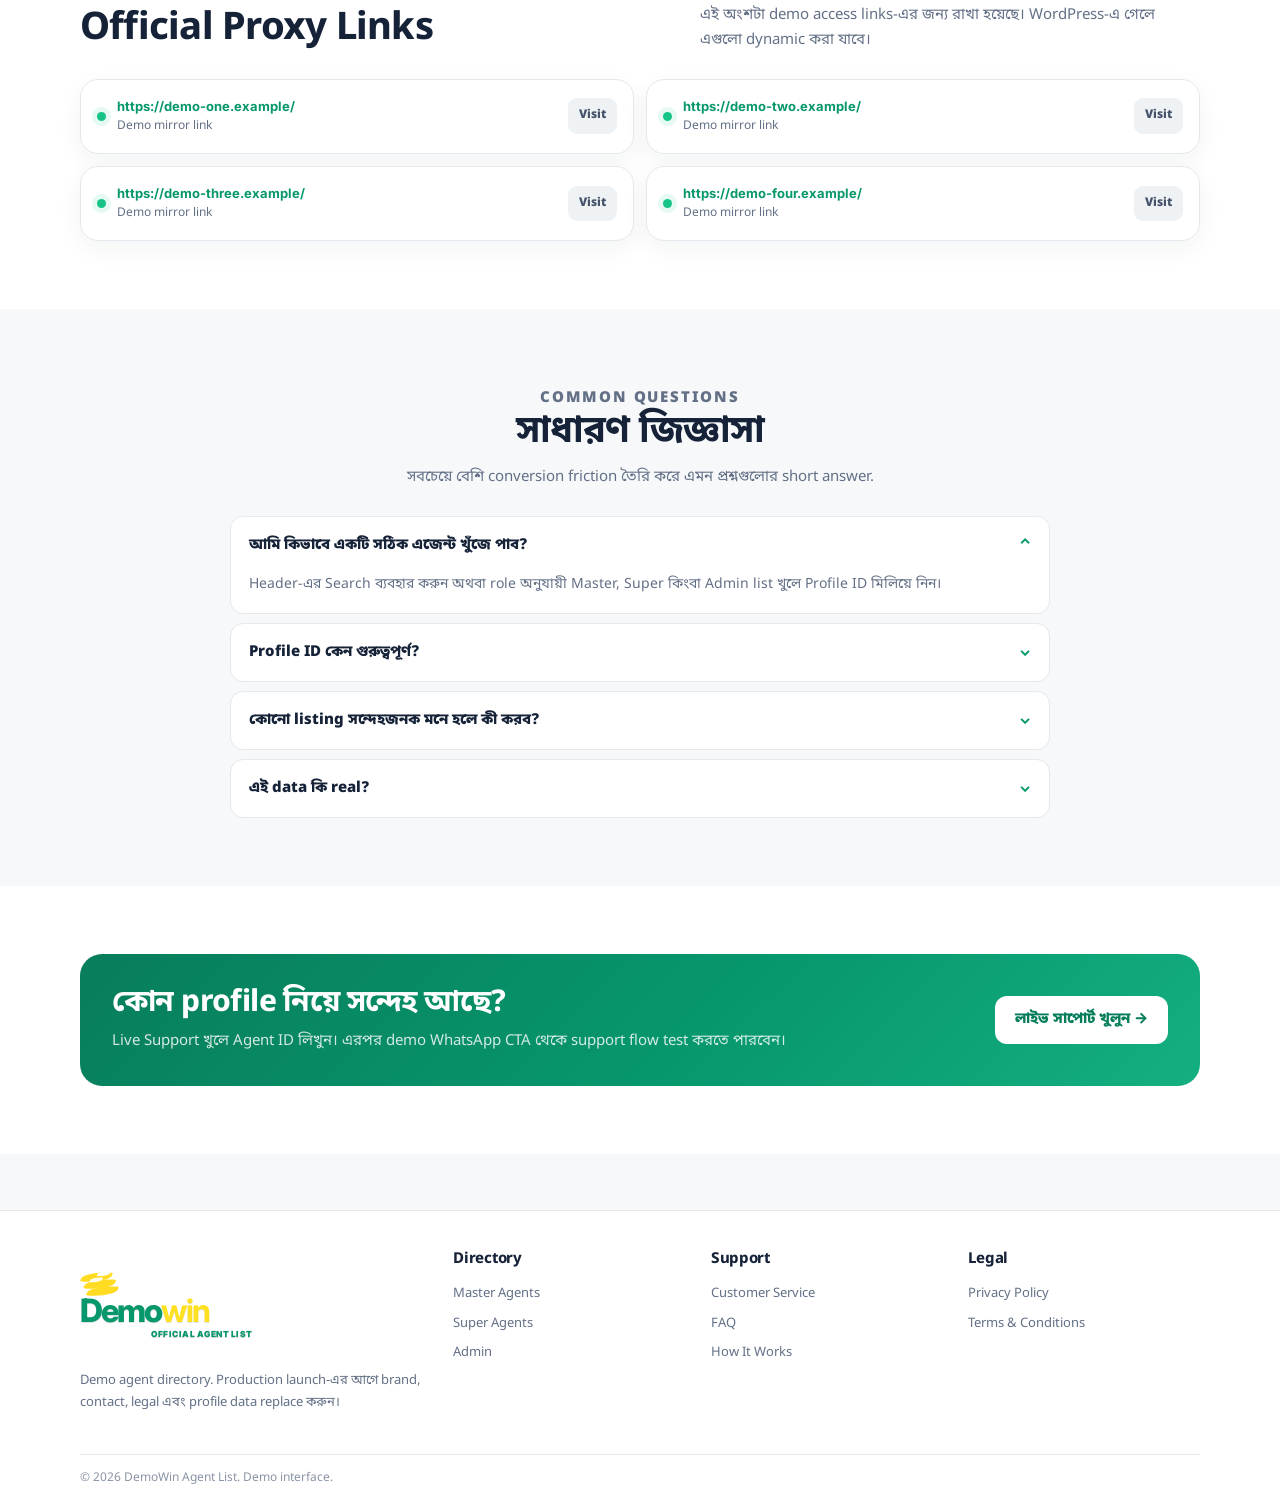
==== commit 3c5bd4a6: "Add files via upload" ====
--- a/index.html
+++ b/index.html
@@ -1,19 +1,16 @@
-<!doctype html><html lang="bn"><head><meta charset="utf-8"><meta name="viewport" content="width=device-width,initial-scale=1,viewport-fit=cover"><title>DemoWin Agent List 2026 | Agent Directory</title><meta name="description" content="Responsive demo agent directory inspired by the supplied desktop and mobile reference layout."><meta name="robots" content="index,follow,max-image-preview:large"><link rel="canonical" href="https://yourdomain.com/"><meta property="og:type" content="website"><meta property="og:title" content="DemoWin Agent List 2026 | Agent Directory"><meta property="og:description" content="Responsive demo agent directory inspired by the supplied desktop and mobile reference layout."><meta property="og:url" content="https://yourdomain.com/"><meta name="twitter:card" content="summary"><link rel="stylesheet" href="assets/css/style.css"></head><body><div class="brand-hero"><div class="container logo-wrap"><a class="logo" href="index.html"><span class="wing"></span><span><span class="logo-main">Demo<b>win</b></span><span class="logo-sub">OFFICIAL AGENT LIST</span></span></a></div></div>
-<div class="desktop-nav-wrap"><div class="container desktop-nav"><label class="top-search"><span class="sr-only">Search</span><input id="topSearch" type="search" placeholder="এজেন্ট খুঁজুন"></label><a href="index.html" data-nav><span>⌂</span> হোম</a><a href="master-agents.html" data-nav><span>♟</span> মাস্টার</a><a href="super-agents.html" data-nav><span>♟</span> সুপার</a><a href="admin.html" data-nav><span>♟</span> এডমিন</a><a href="faq.html" data-nav><span>◉</span> সহায়তা</a></div></div>
-<div class="mobile-top"><span class="icon">⌕</span><a class="logo" href="index.html"><span class="wing"></span><span><span class="logo-main">Demo<b>win</b></span><span class="logo-sub">OFFICIAL AGENT LIST</span></span></a><span class="icon">▦</span></div>
-<nav class="mobile-icon-nav"><a href="index.html" data-nav><b>⌂</b><span>হোম</span></a><a href="master-agents.html" data-nav><b>♟</b><span>মাস্টার</span></a><a href="super-agents.html" data-nav><b>♟</b><span>সুপার</span></a><a href="admin.html" data-nav><b>♟</b><span>এডমিন</span></a><a href="faq.html" data-nav><b>◉</b><span>সহায়তা</span></a></nav>
-<div class="alert-ticker"><div class="container alert-inner"><span class="alert-icon">⚠</span><span class="ticker-text">সতর্কতা: এটি Demo content। কোনো agent-এর সাথে যোগাযোগের আগে Profile ID এবং অফিসিয়াল তথ্য যাচাই করুন।</span></div></div><main><div class="container"><div class="page-title"><h1>DEMOWIN AGENT LIST</h1><p>যাচাইকৃত agent directory-এর demo responsive design</p></div>
-<div class="top-grid"><section class="card panel"><h2>QUICK MASTER AGENT</h2><div class="agent-box"><div class="agent-row"><span class="round-icon">♟</span><div><div class="agent-name">মেহেদী হাসান</div><div class="agent-tag">VERIFIED DEMO</div></div><div class="agent-id"><span>AGENT ID</span><b>01</b></div></div></div><div class="agent-box phone-row"><span class="round-icon">☏</span><div><div class="phone-number">+8801700000000</div><div class="official-label">OFFICIAL DEMO WHATSAPP</div></div></div><div class="agent-actions"><button class="action green">☏ Message</button><button class="action red">Report Issue</button></div></section>
-<section class="card panel"><h2>OFFICIAL PROXY LINKS</h2><div class="proxy-list"><div class="proxy-item"><span class="proxy-dot"></span><div><div class="proxy-url">https://demo-one.example/</div><div class="proxy-sub">Demo Mirror</div></div><button class="visit">Visit</button></div><div class="proxy-item"><span class="proxy-dot"></span><div><div class="proxy-url">https://demo-two.example/</div><div class="proxy-sub">Demo Mirror</div></div><button class="visit">Visit</button></div><div class="proxy-item"><span class="proxy-dot"></span><div><div class="proxy-url">https://demo-three.example/</div><div class="proxy-sub">Demo Mirror</div></div><button class="visit">Visit</button></div><div class="proxy-item"><span class="proxy-dot"></span><div><div class="proxy-url">https://demo-four.example/</div><div class="proxy-sub">Demo Mirror</div></div><button class="visit">Visit</button></div></div></section></div>
-<section class="section card section-box"><div class="section-heading"><h2>কিভাবে শুরু করবেন?</h2><p>মাত্র তিনটি সহজ ধাপে demo directory ব্যবহার করুন</p></div><div class="info-grid"><article class="info-card"><div class="circle-feature blue">♟</div><h3>এজেন্ট বেছে নিন</h3><p>তালিকা থেকে <a href="master-agents.html">Master Agent</a> profile ও ID দেখুন।</p></article><article class="info-card"><div class="circle-feature green">☏</div><h3>WhatsApp-এ যোগাযোগ করুন</h3><p>Production site-এ approved contact button থেকে agent-এর সাথে যোগাযোগ হবে।</p></article><article class="info-card"><div class="circle-feature teal">♢</div><h3>এজেন্ট ID দিন</h3><p>যোগাযোগের আগে profile ID এবং directory information মিলিয়ে নিন।</p></article></div></section>
-<section class="section card section-box"><div class="section-heading"><h2>কেন আমাদের তালিকা ব্যবহার করবেন?</h2><p>পরিষ্কার hierarchy ও verification-first directory layout</p></div><div class="feature-grid"><article class="feature-card"><div class="mini-icon">♢</div><h3>যাচাইকৃত এজেন্ট</h3><p>প্রতিটি demo profile-এ ID, role ও status পরিষ্কারভাবে দেখানো হয়েছে।</p></article><article class="feature-card"><div class="mini-icon">♧</div><h3>দ্রুত সহায়তা</h3><p>Customer Service থেকে profile verification বা report request করা যায়।</p></article><article class="feature-card"><div class="mini-icon">♙</div><h3>নিরাপদ যোগাযোগ</h3><p>প্রতিটি contact action-এর আগে identity verification reminder রাখা হয়েছে।</p></article><article class="feature-card"><div class="mini-icon">ϟ</div><h3>সর্বদা আপডেটেড</h3><p>Backend যুক্ত করলে admin panel থেকে profile data update করা যাবে।</p></article></div></section>
-<section class="warning"><div class="warning-head">⚠ সতর্কবার্তা ⚠</div><div class="warning-body"><h3>শুধু যাচাইকৃত লিস্টের Contact ব্যবহার করুন।</h3><p>এই demo version-এর contact/links real service-এর জন্য নয়।</p><div class="warn-row green"><span class="warn-circle">✓</span><div><strong>সঠিক মাধ্যমে যোগাযোগ করুন:</strong><p>Production launch-এর পরে verified listing ও approved contact channel ব্যবহার করুন।</p></div></div><div class="warn-row red"><span class="warn-circle">×</span><div><strong>ভুল এজেন্ট এড়িয়ে চলুন:</strong><p>Random social media বা unverified number-এর উপর নির্ভর করবেন না।</p></div></div><div class="warn-row green"><span class="warn-circle">✓</span><div><strong>সঠিক মাধ্যমে যোগাযোগ:</strong><p>Profile ID মিলিয়ে support confirmation নিন।</p></div></div><div class="warn-row yellow"><span class="warn-circle">!</span><div><strong>ঝুঁকি এড়ান:</strong><p>কোনো sensitive information share করার আগে listing যাচাই করুন।</p></div></div></div></section>
-<section class="agent-types card"><div class="section-box"><div class="agent-types-title">আমাদের এজেন্টদের ধরন</div><div class="type-grid"><article class="type-card"><h3>সুপার এজেন্ট</h3><p>উচ্চ পর্যায়ের directory role-এর sample profile।</p></article><article class="type-card"><h3>মাস্টার এজেন্ট</h3><p>প্রধান public-facing agent listing-এর sample category।</p></article><article class="type-card"><h3>লোকাল মাস্টার এজেন্ট</h3><p>এলাকা ভিত্তিক sample listing category।</p></article></div></div></section>
-<div class="info-note"><span class="note-icon">⚠</span><div><strong>ভেরিফিকেশন সেফটি নোট</strong><p>এই website template শুধুমাত্র demo layout। real contact, finance বা transaction data production-এর আগে আইনগত ও operational review করে replace করুন।</p></div></div>
-<section class="faq-section"><div class="faq-title"><h2>সাধারণ জিজ্ঞাসা</h2><p>আপনার সাধারণ প্রশ্নগুলোর সংক্ষিপ্ত উত্তর</p></div><div class="faq-list">
-<div class="faq open"><button aria-expanded="true"><span>আমি কিভাবে একটি সঠিক এজেন্ট খুঁজে পাব?</span><span class="arrow">⌃</span></button><div class="ans">এজেন্টের নাম, এলাকা ও Profile ID মিলিয়ে নিন। Demo version-এ সব contact placeholder হিসেবে দেওয়া হয়েছে।</div></div>
-<div class="faq"><button aria-expanded="false"><span>এই তালিকাটি কি নিয়মিত আপডেট হয়?</span><span class="arrow">⌄</span></button><div class="ans">Production version-এ backend বা admin panel থেকে list update করা যাবে।</div></div>
-<div class="faq"><button aria-expanded="false"><span>এজেন্টের বিরুদ্ধে অভিযোগ থাকলে কী করব?</span><span class="arrow">⌄</span></button><div class="ans">Customer Service page থেকে agent ID উল্লেখ করে report submit করুন।</div></div>
-<div class="faq"><button aria-expanded="false"><span>আমি কি এজেন্ট হতে আবেদন করতে পারি?</span><span class="arrow">⌄</span></button><div class="ans">Demo template-এ application workflow নেই; production site-এ আলাদা onboarding form যোগ করা যাবে।</div></div></div></section>
-<section class="partner-section card partner-box"><h2 class="partner-title">• জনপ্রিয় পার্টনার নেটওয়ার্ক •</h2><p class="partner-sub">Demo partner cards — real brand logo ব্যবহার করা হয়নি</p><div class="partner-grid"><article class="partner-card"><div class="partner-logo"><span class="bw-logo">BW99</span></div><strong>BW99</strong><p>Sample partner</p><button>বিস্তারিত দেখুন →</button></article><article class="partner-card"><div class="partner-logo"><span class="xb-logo">1XBET</span></div><strong>1xBet Demo</strong><p>Sample partner</p><button>বিস্তারিত দেখুন →</button></article></div></section>
-<div class="social-strip"><div class="social-card"><span>ফেসবুক পেজ আমাদের ফলো করুন</span><span class="social-btn">f পেজ দেখুন</span></div><div class="social-card"><span>সাইট নিয়ে আপডেট পেতে যুক্ত থাকুন</span><span class="social-btn">f পেজ ভিজিট করুন</span></div></div></div></main><footer class="footer"><div class="container footer-grid"><div><h4>আমাদের সম্পর্কে</h4><p>DemoWin Agent List একটি demo directory template। production launch-এর আগে brand, content, contact এবং legal information replace করুন।</p></div><div><h4>এজেন্ট তালিকা</h4><a href="master-agents.html">মাস্টার এজেন্ট তালিকা</a><a href="super-agents.html">সুপার এজেন্ট তালিকা</a><a href="admin.html">এডমিন তালিকা</a></div><div><h4>সহায়তা ও যোগাযোগ</h4><a href="customer-service.html">কাস্টমার সার্ভিস</a><a href="faq.html">FAQ</a><a href="how-it-works.html">Account Opening Guide</a></div><div><h4>নীতিমালা</h4><a href="privacy.html">গোপনীয়তা নীতি</a><a href="terms.html">ব্যবহারের শর্তাবলি</a></div></div><div class="container footer-bottom">© 2026 DemoWin Agent List. সর্বস্বত্ব সংরক্ষিত।</div></footer><a class="chat" href="customer-service.html">লাইভ চ্যাট</a><script src="assets/js/site.js"></script></body></html>+<!doctype html><html lang="bn"><head><meta charset="utf-8"><meta name="viewport" content="width=device-width,initial-scale=1,viewport-fit=cover"><title>DemoWin Agent List | Agent Search & Verification Directory</title><meta name="description" content="Demo agent directory with profile search, Master Agent, Super Agent and Admin lists, support verification and mobile-friendly access."><meta name="robots" content="index,follow,max-image-preview:large"><link rel="canonical" href="https://yourdomain.com/"><meta property="og:type" content="website"><meta property="og:title" content="DemoWin Agent List | Agent Search & Verification Directory"><meta property="og:description" content="Search demo agent profiles by name or ID, check directory status and contact support."><meta property="og:url" content="https://yourdomain.com/"><meta name="twitter:card" content="summary"><link rel="stylesheet" href="assets/css/style.css"><script type="application/ld+json">{"@context":"https://schema.org","@type":"WebSite","name":"DemoWin Agent List","url":"https://yourdomain.com/"}</script></head><body>
+<header class="site-header"><div class="brand-zone"><a class="logo" href="index.html" aria-label="DemoWin home"><span class="wing" aria-hidden="true"></span><span><span class="logo-main">Demo<b>win</b></span><span class="logo-sub">OFFICIAL AGENT LIST</span></span></a></div><div class="main-nav-wrap"><nav class="main-nav" aria-label="Main navigation"><button class="nav-item global-search-trigger" type="button"><b>⌕</b><span>খুঁজুন</span></button><a class="nav-item active" href="index.html" data-nav><b>⌂</b><span>হোম</span></a><a class="nav-item" href="master-agents.html" data-nav><b>♟</b><span>মাস্টার</span></a><a class="nav-item" href="super-agents.html" data-nav><b>♟</b><span>সুপার</span></a><a class="nav-item" href="admin.html" data-nav><b>♟</b><span>এডমিন</span></a><a class="nav-item" href="faq.html" data-nav><b>?</b><span>সহায়তা</span></a></nav></div></header>
+<main>
+<section class="hero"><div class="container hero-grid"><div class="hero-copy"><span class="eyebrow"><i></i> Updated demo directory · 2026</span><h1>সঠিক এজেন্ট <span class="gradient-word">খুঁজুন</span>, ID মিলিয়ে তারপর যোগাযোগ করুন</h1><p>Master Agent, Super Agent এবং Admin profile এক জায়গায়। নাম বা ID দিয়ে খুঁজুন, listing details মিলিয়ে নিন, তারপর support বা approved contact channel ব্যবহার করুন।</p><div class="hero-actions"><button class="btn btn-primary global-search-trigger" type="button">⌕ এজেন্ট খুঁজুন</button><a class="btn btn-secondary" href="master-agents.html">Master Agent List</a></div><div class="trust-points"><span><i class="check">✓</i>Profile ID visible</span><span><i class="check">✓</i>Role-based directory</span><span><i class="check">✓</i>Support verification</span></div></div><aside class="card featured-agent"><div class="featured-label">Quick Master Agent</div><div class="profile-head"><span class="avatar">MH</span><div><h2>মেহেদী হাসান</h2><p>Master Agent · Demo listing</p></div><span class="verified-badge">✓ Listed</span></div><div class="profile-meta"><div><span>Agent ID</span><strong>01</strong></div><div><span>Support</span><strong>Online</strong></div><div><span>Phone</span><strong>+8801700000000</strong></div><div><span>Status</span><strong>Available</strong></div></div><button class="btn btn-primary open-chat" type="button" data-agent="মেহেদী হাসান" data-id="01">WhatsApp Support</button><p class="micro-note">Demo contact — production-এর আগে real verified data বসান</p></aside></div></section>
+<section class="proof-strip"><div class="container proof-grid"><div class="proof"><strong>11+</strong><span>Demo profiles</span></div><div class="proof"><strong>3</strong><span>Directory roles</span></div><div class="proof"><strong>Fast</strong><span>Name & ID search</span></div><div class="proof"><strong>24/7</strong><span>Directory access</span></div></div></section>
+<section class="section"><div class="container"><div class="card finder"><div class="finder-copy"><p class="section-kicker">Fast agent finder</p><h3>নাম বা Agent ID জানেন?</h3><p>এখানেই লিখুন। Search result থেকে relevant directory page খুলতে পারবেন।</p></div><div class="finder-search"><label class="sr-only" for="inlineSearch">Agent name or ID</label><input id="inlineSearch" type="search" placeholder="যেমন: M01 বা Mehedi Hassan"><button class="btn btn-primary" id="inlineSearchBtn" type="button">Search</button></div></div></div></section>
+<section class="section section-white"><div class="container"><div class="section-head"><div><p class="section-kicker">Browse by role</p><h2>যে ধরনের profile দরকার, সেটাই খুলুন</h2></div><p>লম্বা list scroll না করে role অনুযায়ী directory-তে যান। প্রতিটি page-এ ID, status এবং contact placeholder থাকবে।</p></div><div class="role-grid"><article class="card role-card"><div class="role-icon">♟</div><h3>Master Agent</h3><p>Primary public directory listings এবং visible Agent ID.</p><a class="text-link" href="master-agents.html">Master list দেখুন →</a></article><article class="card role-card"><div class="role-icon">♟</div><h3>Super Agent</h3><p>Higher-level demo agent profiles এবং support route.</p><a class="text-link" href="super-agents.html">Super list দেখুন →</a></article><article class="card role-card"><div class="role-icon">♟</div><h3>Admin Directory</h3><p>Admin-level listing এবং issue escalation contact.</p><a class="text-link" href="admin.html">Admin list দেখুন →</a></article></div></div></section>
+<section class="section"><div class="container"><div class="center-head"><p class="section-kicker">Why this directory</p><h2>Conversion-friendly, কিন্তু trust-first</h2><p>User যেন দ্রুত decision নিতে পারে—কোন profile দেখবে, কী verify করবে এবং কোথায় support নেবে—সেটাই পুরো flow-এর উদ্দেশ্য।</p></div><div class="why-grid"><article class="card why-card"><div class="why-number">01</div><h3>Clear Profile ID</h3><p>Agent name-এর সাথে unique ID prominentভাবে দেখানো হয়।</p></article><article class="card why-card"><div class="why-number">02</div><h3>Simple role structure</h3><p>Master, Super ও Admin আলাদা directory-তে রাখা হয়েছে।</p></article><article class="card why-card"><div class="why-number">03</div><h3>One-tap support</h3><p>Live Support popup থেকে WhatsApp support action নেওয়া যায়।</p></article><article class="card why-card"><div class="why-number">04</div><h3>Mobile readability</h3><p>Body copy, buttons এবং cards mobile screen-এর জন্য বড় রাখা হয়েছে।</p></article></div></div></section>
+<section class="section section-white"><div class="container"><div class="center-head"><p class="section-kicker">3-step flow</p><h2>Profile খুঁজে যোগাযোগ করার আগে তিনটি কাজ</h2></div><div class="steps"><article class="card step"><div class="step-index">01</div><h3>Search করুন</h3><p>Name, phone বা Agent ID দিয়ে relevant profile খুঁজুন।</p></article><article class="card step"><div class="step-index">02</div><h3>Details মিলান</h3><p>Role, ID এবং directory status মিলিয়ে নিন।</p></article><article class="card step"><div class="step-index">03</div><h3>Support নিন</h3><p>কোনো doubt থাকলে live support বা Customer Service ব্যবহার করুন।</p></article></div></div></section>
+<section class="section"><div class="container"><div class="card safety"><div class="safety-title"><div class="shield">✓</div><h2>যোগাযোগের আগে verify করুন</h2><p>এই block user-এর risk কমায় এবং support CTA-তে clear reason দেয়। Demo data production-এর আগে replace করতে হবে।</p></div><div class="safety-list"><div class="safe-row good"><i>✓</i><div><strong>Profile ID মিলিয়ে নিন</strong><p>নাম একই হলেও ID আলাদা হলে support confirmation নিন।</p></div></div><div class="safe-row bad"><i>×</i><div><strong>Random number এড়িয়ে চলুন</strong><p>Directory-এর বাইরে পাওয়া contact information সরাসরি বিশ্বাস করবেন না।</p></div></div><div class="safe-row good"><i>✓</i><div><strong>Issue report করুন</strong><p>Listing mismatch হলে Customer Service page-এ ID দিয়ে report করুন।</p></div></div><div class="safe-row warn"><i>!</i><div><strong>Demo content notice</strong><p>এখনকার phone, ID এবং links placeholder হিসেবে দেওয়া হয়েছে।</p></div></div></div></div></section>
+<section class="section section-white"><div class="container"><div class="section-head"><div><p class="section-kicker">Access links</p><h2>Official Proxy Links</h2></div><p>এই অংশটা demo access links-এর জন্য রাখা হয়েছে। WordPress-এ গেলে এগুলো dynamic করা যাবে।</p></div><div class="proxy-grid"><article class="card proxy-card"><span class="proxy-dot"></span><div><strong>https://demo-one.example/</strong><span>Demo mirror link</span></div><button class="visit" type="button">Visit</button></article><article class="card proxy-card"><span class="proxy-dot"></span><div><strong>https://demo-two.example/</strong><span>Demo mirror link</span></div><button class="visit" type="button">Visit</button></article><article class="card proxy-card"><span class="proxy-dot"></span><div><strong>https://demo-three.example/</strong><span>Demo mirror link</span></div><button class="visit" type="button">Visit</button></article><article class="card proxy-card"><span class="proxy-dot"></span><div><strong>https://demo-four.example/</strong><span>Demo mirror link</span></div><button class="visit" type="button">Visit</button></article></div></div></section>
+<section class="section"><div class="container"><div class="center-head"><p class="section-kicker">Common questions</p><h2>সাধারণ জিজ্ঞাসা</h2><p>সবচেয়ে বেশি conversion friction তৈরি করে এমন প্রশ্নগুলোর short answer.</p></div><div class="faq-list"><div class="faq open"><button aria-expanded="true"><span>আমি কিভাবে একটি সঠিক এজেন্ট খুঁজে পাব?</span><span class="arrow">⌃</span></button><div class="ans">Header-এর Search ব্যবহার করুন অথবা role অনুযায়ী Master, Super কিংবা Admin list খুলে Profile ID মিলিয়ে নিন।</div></div><div class="faq"><button aria-expanded="false"><span>Profile ID কেন গুরুত্বপূর্ণ?</span><span class="arrow">⌄</span></button><div class="ans">একই নামের profile থাকলে unique ID দিয়ে listing আলাদা করা সহজ হয়।</div></div><div class="faq"><button aria-expanded="false"><span>কোনো listing সন্দেহজনক মনে হলে কী করব?</span><span class="arrow">⌄</span></button><div class="ans">Customer Service page-এ profile ID উল্লেখ করে report করুন।</div></div><div class="faq"><button aria-expanded="false"><span>এই data কি real?</span><span class="arrow">⌄</span></button><div class="ans">না। Design confirm করার জন্য demo names, phone, IDs ও links ব্যবহার করা হয়েছে।</div></div></div></div></section>
+<section class="section section-white"><div class="container"><div class="final-cta"><div><h2>কোন profile নিয়ে সন্দেহ আছে?</h2><p>Live Support খুলে Agent ID লিখুন। এরপর demo WhatsApp CTA থেকে support flow test করতে পারবেন।</p></div><button class="btn open-chat" type="button">লাইভ সাপোর্ট খুলুন →</button></div></div></section>
+</main>
+<footer class="footer"><div class="container footer-grid"><div><a class="logo" href="index.html" style="color:#07976c;transform:scale(.7);transform-origin:left center;margin-bottom:10px"><span class="wing"></span><span><span class="logo-main">Demo<b>win</b></span><span class="logo-sub" style="color:#07976c">OFFICIAL AGENT LIST</span></span></a><p>Demo agent directory. Production launch-এর আগে brand, contact, legal এবং profile data replace করুন।</p></div><div><h4>Directory</h4><a href="master-agents.html">Master Agents</a><a href="super-agents.html">Super Agents</a><a href="admin.html">Admin</a></div><div><h4>Support</h4><a href="customer-service.html">Customer Service</a><a href="faq.html">FAQ</a><a href="how-it-works.html">How It Works</a></div><div><h4>Legal</h4><a href="privacy.html">Privacy Policy</a><a href="terms.html">Terms & Conditions</a></div></div><div class="container footer-bottom">© 2026 DemoWin Agent List. Demo interface.</div></footer>
+<button class="chat" id="liveChatBtn" type="button">লাইভ চ্যাট</button><script src="assets/js/site.js"></script></body></html>
--- a/assets/css/style.css
+++ b/assets/css/style.css
@@ -1,21 +1,31 @@
-
 @import url('https://fonts.googleapis.com/css2?family=Inter:wght@400;500;600;700;800&family=Noto+Sans+Bengali:wght@400;500;600;700;800&display=swap');
-:root{--green:#0a9d75;--green2:#11b989;--green3:#e9fff6;--yellow:#ffc524;--red:#ef2e2e;--blue:#2f80ed;--ink:#19212d;--muted:#747f8d;--bg:#f5f7f8;--card:#fff;--line:#e2e7ea;--shadow:0 3px 12px rgba(25,33,45,.06);--container:980px}
-*{box-sizing:border-box}html{scroll-behavior:smooth}body{margin:0;font-family:'Noto Sans Bengali','Inter',sans-serif;color:var(--ink);background:var(--bg);line-height:1.55;-webkit-font-smoothing:antialiased}a{text-decoration:none;color:inherit}button,input{font:inherit}button{cursor:pointer}.container{width:min(calc(100% - 28px),var(--container));margin:auto}.sr-only{position:absolute!important;width:1px;height:1px;padding:0;margin:-1px;overflow:hidden;clip:rect(0,0,0,0);white-space:nowrap;border:0}
-/* desktop branding */
-.brand-hero{background:var(--green);padding:12px 0 9px}.logo-wrap{display:flex;justify-content:center;align-items:center}.logo{display:flex;align-items:center;gap:6px;color:#fff;font-weight:900;line-height:.9}.wing{position:relative;width:42px;height:34px}.wing:before,.wing:after{content:'';position:absolute;background:#ffd72d;border-radius:100% 0 100% 0;transform:skewX(-18deg) rotate(-18deg)}.wing:before{width:36px;height:10px;left:1px;top:3px;box-shadow:0 8px 0 #ffd72d,0 16px 0 #ffd72d}.wing:after{width:22px;height:7px;left:10px;top:24px}.logo-main{font:900 28px/1 'Inter';letter-spacing:-1.5px}.logo-main b{color:#ffe41e}.logo-sub{display:block;color:#ffe41e;font:800 9px/1.1 'Inter';letter-spacing:.3px;margin-top:2px;text-align:center;text-shadow:0 1px 0 rgba(0,0,0,.18)}
-.desktop-nav-wrap{background:var(--green);border-top:1px solid rgba(255,255,255,.09)}.desktop-nav{min-height:34px;display:flex;align-items:center;justify-content:center;gap:20px;color:#fff;font-size:11px;font-weight:700}.top-search{margin-right:auto;position:relative;width:185px}.top-search input{width:100%;height:25px;border:0;border-radius:18px;background:rgba(0,0,0,.16);color:#fff;padding:0 12px 0 27px;outline:0}.top-search input::placeholder{color:rgba(255,255,255,.7)}.top-search:before{content:'⌕';position:absolute;left:9px;top:2px;color:#fff}.desktop-nav a{display:flex;align-items:center;gap:5px;padding:8px 2px}.desktop-nav a.active{background:rgba(255,255,255,.12);padding-inline:9px;border-radius:4px}.desktop-nav a span{font-size:12px}
-.mobile-top,.mobile-icon-nav{display:none}
-.alert-ticker{background:var(--yellow);border-bottom:1px solid #e8ae00;font-size:10px;color:#644d00}.alert-inner{height:28px;display:flex;align-items:center;gap:9px;overflow:hidden;white-space:nowrap}.alert-icon{flex:0 0 auto;font-size:12px}.ticker-text{overflow:hidden;text-overflow:ellipsis}
-.page-title{text-align:center;padding:24px 0 17px}.page-title h1{margin:0;color:var(--green);font:800 25px/1 'Inter';letter-spacing:.3px}.page-title p{margin:6px 0 0;font-size:9px;color:#8c949d}
-.card{background:var(--card);border:1px solid var(--line);border-radius:7px;box-shadow:var(--shadow)}.top-grid{display:grid;grid-template-columns:1fr 1fr;gap:16px}.panel{padding:18px}.panel h2{text-align:center;color:var(--green);font:800 16px/1.1 'Inter';margin:0 0 16px}.agent-box{border:1px solid var(--line);border-radius:6px;background:#fafbfc;padding:13px;margin-bottom:10px}.agent-row{display:flex;align-items:center;gap:10px}.round-icon{width:34px;height:34px;border-radius:50%;display:grid;place-items:center;background:#17bf82;color:#fff;font-weight:800}.agent-name{font-weight:800;font-size:12px}.agent-tag{font-size:7px;color:#9da6af;margin-top:1px}.agent-id{margin-left:auto;text-align:center}.agent-id span{display:block;font-size:6px;color:#9aa2aa}.agent-id b{display:grid;place-items:center;width:30px;height:28px;background:#12be81;color:#fff;border-radius:4px;font-size:12px}.phone-row{display:flex;align-items:center;gap:10px}.phone-row .round-icon{width:25px;height:25px;background:transparent;border:1px solid #1fc989;color:#1fc989}.phone-number{font:700 10px/1.1 'Inter'}.official-label{font:700 6px/1 'Inter';color:#23bf80;margin-top:3px}.agent-actions{display:grid;grid-template-columns:1fr 1fr;gap:9px;margin-top:52px}.action{height:30px;border:0;border-radius:4px;color:#fff;font-weight:800;font-size:9px}.action.green{background:#17c777}.action.red{background:#f34242}.proxy-list{display:grid;gap:7px}.proxy-item{display:flex;align-items:center;gap:9px;padding:10px;border:1px solid var(--line);background:#fbfcfd;border-radius:6px}.proxy-dot{width:6px;height:6px;border-radius:50%;background:#21c582}.proxy-url{font:700 9px/1 'Inter';color:#11aa71}.proxy-sub{font-size:6px;color:#9da6af;margin-top:4px}.visit{margin-left:auto;border:0;background:#eceff2;border-radius:4px;font:700 7px/1 'Inter';padding:7px 10px;color:#58616b}
-.section{margin-top:26px}.section-box{padding:22px 18px}.section-heading{text-align:center;margin-bottom:17px}.section-heading h2{margin:0;font-size:18px}.section-heading p{font-size:8px;margin:5px 0 0;color:#929aa3}.info-grid{display:grid;grid-template-columns:repeat(3,1fr);gap:12px}.feature-grid{display:grid;grid-template-columns:repeat(4,1fr);gap:12px}.info-card,.feature-card{background:#fbfcfd;border:1px solid var(--line);border-radius:5px;text-align:center;padding:19px 14px}.circle-feature{width:43px;height:43px;border-radius:50%;display:grid;place-items:center;margin:0 auto 11px;color:#fff;font-size:20px;font-weight:800}.circle-feature.blue{background:#3986f8}.circle-feature.green{background:#20bf6b}.circle-feature.teal{background:#19b982}.feature-card .mini-icon{height:28px;display:grid;place-items:center;font-size:21px;color:#17b886;margin-bottom:8px}.feature-card:nth-child(2) .mini-icon{color:#397af7}.feature-card:nth-child(3) .mini-icon{color:#7960ff}.feature-card:nth-child(4) .mini-icon{color:#fa486d}.info-card h3,.feature-card h3{margin:0 0 7px;font-size:11px}.info-card p,.feature-card p{font-size:8px;margin:0;color:#78818b}.info-card a{color:#129d73;font-weight:700}
-.warning{margin-top:26px;border-radius:7px;overflow:hidden;border:1px solid #e8dddd;box-shadow:var(--shadow);background:#fff}.warning-head{background:var(--red);color:#fff;text-align:center;font-weight:800;padding:11px;font-size:17px}.warning-body{padding:19px 90px 20px}.warning-body h3{text-align:center;margin:0 0 4px;font-size:14px}.warning-body>p{text-align:center;font-size:8px;margin:0 0 14px}.warn-row{display:flex;gap:12px;align-items:flex-start;border:1px solid;border-radius:5px;padding:11px 13px;margin-top:9px}.warn-row.green{background:#edfff5;border-color:#bcebcf}.warn-row.red{background:#fff0f0;border-color:#ffcaca}.warn-row.yellow{background:#fffbea;border-color:#f5df8a}.warn-circle{flex:0 0 28px;width:28px;height:28px;border-radius:50%;display:grid;place-items:center;color:#fff;font-weight:900}.warn-row.green .warn-circle{background:#17bf6d}.warn-row.red .warn-circle{background:#f12e40}.warn-row.yellow .warn-circle{background:#f0b700}.warn-row strong{display:block;font-size:9px}.warn-row p{margin:2px 0 0;font-size:7px;color:#68717b}
-.agent-types{margin-top:26px}.agent-types .section-box{padding-top:12px}.agent-types-title{text-align:center;color:#0db376;font-weight:800;font-size:12px;border-bottom:1px solid var(--line);padding-bottom:10px;margin-bottom:13px}.type-grid{display:grid;grid-template-columns:repeat(3,1fr);gap:10px}.type-card{text-align:center;background:#fbfcfd;border:1px solid var(--line);border-radius:5px;padding:14px}.type-card h3{color:#11ac77;font-size:10px;margin:0 0 7px}.type-card p{font-size:7px;margin:0}.info-note{margin-top:25px;border:2px dashed #f2bf15;border-radius:6px;background:#fff9df;padding:13px;display:flex;align-items:flex-start;gap:12px}.note-icon{width:32px;height:32px;border-radius:50%;background:#e8aa00;color:#6a4e00;display:grid;place-items:center;flex:0 0 auto}.info-note strong{font-size:9px}.info-note p{margin:2px 0 0;font-size:7px;color:#775d11}
-.faq-section{margin-top:25px}.faq-title{text-align:center}.faq-title h2{font-size:18px;margin:0}.faq-title p{font-size:8px;margin:5px 0 14px}.faq-list{max-width:590px;margin:auto;display:grid;gap:7px}.faq{background:#fff;border:1px solid var(--line);border-radius:4px;overflow:hidden}.faq button{width:100%;border:0;background:#fff;padding:11px 13px;display:flex;justify-content:space-between;text-align:left;font-size:9px;font-weight:800}.faq .ans{display:none;padding:0 13px 11px;font-size:8px;color:#68727c}.faq.open .ans{display:block}.faq.open button .arrow{transform:rotate(180deg)}.arrow{color:#12b77b}
-.partner-section{margin-top:25px}.partner-box{padding:15px}.partner-title{text-align:center;color:#11ad76;font-size:17px;margin:0}.partner-sub{text-align:center;font-size:8px;margin:4px 0 14px}.partner-grid{display:grid;grid-template-columns:180px 180px;gap:12px}.partner-card{background:#fafbfc;border:1px solid var(--line);border-radius:5px;padding:10px;text-align:center}.partner-logo{height:62px;border:1px solid #edf0f2;background:#fff;display:grid;place-items:center;margin-bottom:7px}.bw-logo{font:900 23px/1 'Inter';color:#6b4c0c;background:linear-gradient(#f4ce5a,#6a4a11);-webkit-background-clip:text;background-clip:text;color:transparent}.xb-logo{font:900 25px/1 'Inter';color:#1667a3;font-style:italic}.partner-card strong{display:block;font-size:8px}.partner-card p{font-size:6px;margin:3px 0 8px}.partner-card button{width:100%;border:0;background:#e7eaed;border-radius:3px;font:700 7px/1 'Inter';padding:7px}
-.social-strip{display:grid;grid-template-columns:1fr 1fr;gap:12px;margin-top:25px}.social-card{background:#fff;border:1px solid var(--line);border-radius:4px;padding:11px 15px;display:flex;align-items:center;justify-content:space-between;font-size:8px;color:#12a976;font-weight:700}.social-btn{background:#2774db;color:#fff;padding:8px 20px;border-radius:3px;font:700 7px/1 'Inter'}
-.footer{margin-top:26px;background:#fff;border-top:1px solid var(--line)}.footer-grid{display:grid;grid-template-columns:1.4fr repeat(3,1fr);gap:32px;padding:25px 0}.footer h4{font-size:10px;margin:0 0 9px}.footer p,.footer a{font-size:7px;color:#67717b}.footer a{display:block;padding:3px 0}.footer-bottom{border-top:1px solid #edf0f2;padding:14px 0 18px;font-size:7px;color:#9098a0}.chat{position:fixed;right:18px;bottom:18px;background:#0b9eb5;color:#fff;border-radius:24px;padding:10px 14px;font-size:8px;font-weight:800;box-shadow:0 5px 18px rgba(0,0,0,.15);z-index:20}.chat:before{content:'☏';margin-right:6px}
-@media(max-width:760px){
-  :root{--container:100%}.container{width:calc(100% - 16px)}.brand-hero,.desktop-nav-wrap{display:none}.mobile-top{display:grid;grid-template-columns:36px 1fr 36px;align-items:center;background:#078e69;color:#fff;height:47px;padding:0 6px;position:sticky;top:0;z-index:50}.mobile-top .icon{display:grid;place-items:center;font-size:15px}.mobile-top .logo{justify-content:center;gap:3px}.mobile-top .wing{width:25px;height:22px;transform:scale(.65)}.mobile-top .logo-main{font-size:18px}.mobile-top .logo-sub{font-size:5px}.mobile-icon-nav{display:grid;grid-template-columns:repeat(5,1fr);background:#fff;border-bottom:1px solid var(--line);position:sticky;top:47px;z-index:49}.mobile-icon-nav a{display:grid;place-items:center;gap:2px;padding:6px 2px;color:#69737d;font-size:6px;border-right:1px solid #eef1f2}.mobile-icon-nav a.active{color:#099b70;background:#f2fff9}.mobile-icon-nav b{font-size:12px;line-height:1}.alert-ticker{position:relative}.alert-inner{height:25px;font-size:7px;gap:5px}.page-title{padding:16px 0 10px}.page-title h1{font-size:17px}.page-title p{font-size:6px}.top-grid{grid-template-columns:1fr;gap:10px}.panel{padding:11px}.panel h2{font-size:12px;margin-bottom:10px}.agent-box{padding:9px}.round-icon{width:27px;height:27px}.agent-name{font-size:9px}.agent-id b{width:26px;height:24px;font-size:9px}.phone-number{font-size:8px}.agent-actions{margin-top:10px}.action{height:27px;font-size:7px}.proxy-item{padding:8px}.proxy-url{font-size:7px}.visit{padding:6px 8px}.section{margin-top:11px}.section-box{padding:15px 9px}.section-heading{margin-bottom:11px}.section-heading h2{font-size:13px}.section-heading p{font-size:6px}.info-grid,.feature-grid,.type-grid{grid-template-columns:1fr;gap:7px}.info-card,.feature-card{padding:15px 10px}.circle-feature{width:39px;height:39px}.info-card h3,.feature-card h3{font-size:9px}.info-card p,.feature-card p{font-size:7px}.warning{margin-top:11px}.warning-head{font-size:12px;padding:9px}.warning-body{padding:13px 10px}.warning-body h3{font-size:10px}.warning-body>p{font-size:6px}.warn-row{padding:9px 8px;gap:8px}.warn-circle{width:23px;height:23px;flex-basis:23px;font-size:10px}.warn-row strong{font-size:7px}.warn-row p{font-size:6px}.agent-types{margin-top:11px}.agent-types-title{font-size:9px}.type-card{padding:12px 8px}.type-card h3{font-size:8px}.type-card p{font-size:6px}.info-note{margin-top:11px;padding:10px 8px}.note-icon{width:26px;height:26px;flex-basis:26px}.info-note strong{font-size:7px}.info-note p{font-size:6px}.faq-section{margin-top:14px}.faq-title h2{font-size:12px}.faq-title p{font-size:6px}.faq-list{max-width:none}.faq button{font-size:7px;padding:9px}.faq .ans{font-size:6px;padding:0 9px 9px}.partner-section{margin-top:14px}.partner-box{padding:11px}.partner-title{font-size:11px}.partner-sub{font-size:6px}.partner-grid{grid-template-columns:1fr 1fr;gap:8px}.partner-card{padding:7px}.partner-logo{height:47px}.bw-logo{font-size:18px}.xb-logo{font-size:19px}.partner-card strong{font-size:6px}.partner-card p{font-size:5px}.social-strip{grid-template-columns:1fr;margin-top:11px;gap:7px}.social-card{font-size:6px;padding:8px}.social-btn{font-size:5px;padding:6px 11px}.footer{margin-top:12px}.footer-grid{grid-template-columns:1fr 1fr;gap:15px;padding:18px 4px}.footer h4{font-size:8px}.footer p,.footer a{font-size:6px}.footer-bottom{font-size:6px;text-align:center;padding-bottom:60px}.chat{right:8px;bottom:8px;padding:8px 10px;font-size:6px}.page-section{padding:12px 0}.directory-grid{grid-template-columns:1fr!important}
+:root{
+  --green:#07976c;--green-dark:#057d5b;--green-deep:#046448;--mint:#eaf9f3;--mint-2:#f5fcf9;
+  --yellow:#ffc928;--red:#ef3f46;--blue:#2f7cf6;--text:#152238;--muted:#637086;--line:#e4e9ee;
+  --surface:#fff;--bg:#f6f8fa;--shadow:0 14px 38px rgba(19,42,62,.08);--shadow-lg:0 24px 60px rgba(19,42,62,.13);
+  --radius:18px;--container:1120px;
 }
+*{box-sizing:border-box;min-width:0}html{scroll-behavior:smooth}body{margin:0;background:var(--bg);color:var(--text);font-family:"Noto Sans Bengali","Inter",system-ui,-apple-system,"Segoe UI",sans-serif;line-height:1.65;-webkit-font-smoothing:antialiased;overflow-x:hidden}body.ui-locked{overflow:hidden}a{color:inherit;text-decoration:none}button,input,select,textarea{font:inherit}button{color:inherit}img{max-width:100%;display:block}.container{width:min(calc(100% - 32px),var(--container));margin-inline:auto}.sr-only{position:absolute!important;width:1px;height:1px;padding:0;margin:-1px;overflow:hidden;clip:rect(0,0,0,0);white-space:nowrap;border:0}:focus-visible{outline:3px solid rgba(47,124,246,.35);outline-offset:2px}
+/* Header - fixed design direction */
+.site-header{background:var(--green);color:#fff;border-bottom:1px solid rgba(0,0,0,.08);position:relative;z-index:200}.brand-zone{min-height:118px;display:flex;align-items:center;justify-content:center;padding:18px 16px 14px}.logo{display:inline-flex;align-items:center;gap:12px;color:#fff;line-height:1}.wing{width:50px;height:37px;position:relative;display:block}.wing:before,.wing:after{content:"";position:absolute;left:2px;border-radius:70% 12% 70% 12%;transform:skewX(-18deg);background:#ffdc22}.wing:before{width:43px;height:13px;top:4px;box-shadow:8px 10px 0 #ffdc22,15px 20px 0 #ffdc22}.wing:after{width:18px;height:7px;top:2px;left:25px;background:#fff;box-shadow:-8px 9px 0 rgba(255,255,255,.9)}.logo-main{display:block;font-family:"Inter",sans-serif;font-size:46px;line-height:.9;font-weight:800;letter-spacing:-2.4px;text-shadow:0 2px 0 rgba(0,0,0,.12)}.logo-main b{color:#ffe122}.logo-sub{display:block;margin-top:8px;font-family:"Inter",sans-serif;font-size:12px;line-height:1;font-weight:900;letter-spacing:.06em;color:#ffe122;text-align:center;text-shadow:0 1px 0 rgba(0,0,0,.18)}.main-nav-wrap{background:rgba(0,0,0,.06);border-top:1px solid rgba(255,255,255,.13)}.main-nav{max-width:820px;margin-inline:auto;display:grid;grid-template-columns:repeat(6,minmax(0,1fr));align-items:stretch}.nav-item{appearance:none;border:0;background:transparent;color:rgba(255,255,255,.92);height:58px;display:flex;align-items:center;justify-content:center;gap:7px;font-size:13px;font-weight:700;cursor:pointer;border-right:1px solid rgba(255,255,255,.08);transition:.18s ease}.nav-item:first-child{border-left:1px solid rgba(255,255,255,.08)}.nav-item b{font-family:"Inter",sans-serif;font-size:17px;font-weight:800}.nav-item:hover,.nav-item.active{background:rgba(255,255,255,.12);color:#fff}.nav-item.active{box-shadow:inset 0 -3px 0 #ffe122}
+/* Core */
+main{display:block}.hero{padding:54px 0 34px;background:radial-gradient(circle at 84% 5%,rgba(7,151,108,.13),transparent 28%),linear-gradient(180deg,#fff,#f5fbf8)}.hero-grid{display:grid;grid-template-columns:minmax(0,1.08fr) minmax(360px,.92fr);gap:34px;align-items:center}.eyebrow{display:inline-flex;align-items:center;gap:8px;padding:7px 11px;border-radius:999px;background:#e8f8f2;color:var(--green-dark);font-size:13px;font-weight:800}.eyebrow i{width:8px;height:8px;border-radius:50%;background:#18c889;box-shadow:0 0 0 5px rgba(24,200,137,.11)}h1,h2,h3,h4{margin:0;line-height:1.18;letter-spacing:-.02em}h1{font-size:clamp(40px,5vw,64px);margin-top:16px;letter-spacing:-.045em}.hero-copy>p{font-size:18px;color:var(--muted);max-width:650px;margin:20px 0 25px}.gradient-word{color:var(--green)}.hero-actions{display:flex;flex-wrap:wrap;gap:10px}.btn{min-height:48px;padding:0 19px;border-radius:12px;border:1px solid transparent;display:inline-flex;align-items:center;justify-content:center;gap:8px;font-weight:800;font-size:15px;cursor:pointer;transition:.2s ease}.btn:hover{transform:translateY(-2px)}.btn-primary{background:var(--green);color:#fff;box-shadow:0 10px 25px rgba(7,151,108,.22)}.btn-primary:hover{background:var(--green-dark)}.btn-secondary{background:#fff;border-color:var(--line);color:var(--text)}.btn-danger{background:var(--red);color:#fff}.trust-points{display:flex;flex-wrap:wrap;gap:16px;margin-top:24px}.trust-points span{display:flex;align-items:center;gap:7px;font-size:13px;color:#59677a}.check{width:22px;height:22px;border-radius:50%;background:#e6f8f1;color:var(--green);display:grid;place-items:center;font-size:12px;font-weight:900}.card{background:var(--surface);border:1px solid var(--line);border-radius:var(--radius);box-shadow:0 8px 26px rgba(20,40,60,.05)}.featured-agent{padding:20px;box-shadow:var(--shadow-lg);position:relative;overflow:hidden}.featured-agent:before{content:"";position:absolute;width:180px;height:180px;border-radius:50%;right:-85px;top:-95px;background:radial-gradient(circle,rgba(7,151,108,.18),transparent 68%)}.featured-label{font-size:12px;font-weight:900;letter-spacing:.06em;text-transform:uppercase;color:var(--green);margin-bottom:15px}.profile-head{display:flex;align-items:center;gap:13px;position:relative}.avatar{width:56px;height:56px;border-radius:17px;background:linear-gradient(135deg,#1dbe85,#067a59);display:grid;place-items:center;color:#fff;font:800 15px/1 "Inter"}.profile-head h2{font-size:22px}.profile-head p{margin:3px 0 0;font-size:14px;color:var(--muted)}.verified-badge{margin-left:auto;align-self:flex-start;padding:6px 9px;border-radius:999px;background:#e7f9f1;color:var(--green);font-size:11px;font-weight:900}.profile-meta{display:grid;grid-template-columns:1fr 1fr;gap:9px;margin:17px 0}.profile-meta div{padding:12px;border:1px solid var(--line);border-radius:12px;background:#fbfcfd}.profile-meta span{display:block;color:#8390a2;font-size:11px;text-transform:uppercase;letter-spacing:.05em}.profile-meta strong{display:block;margin-top:3px;font-size:14px}.featured-agent .btn{width:100%}.micro-note{text-align:center;font-size:12px;color:#7b8799;margin:9px 0 0}
+.proof-strip{padding:18px 0;background:#fff;border-block:1px solid var(--line)}.proof-grid{display:grid;grid-template-columns:repeat(4,1fr);gap:1px;background:var(--line);border:1px solid var(--line);border-radius:14px;overflow:hidden}.proof{background:#fff;padding:16px}.proof strong{display:block;font:800 22px/1.2 "Inter",sans-serif;color:var(--text)}.proof span{display:block;margin-top:4px;font-size:12px;color:var(--muted)}
+.section{padding:68px 0}.section-white{background:#fff}.section-head{display:flex;align-items:end;justify-content:space-between;gap:24px;margin-bottom:26px}.section-kicker{font-size:12px;text-transform:uppercase;letter-spacing:.12em;color:var(--green);font-weight:900;margin:0 0 7px}.section-head h2,.center-head h2{font-size:clamp(28px,4vw,38px)}.section-head>p{max-width:500px;margin:0;color:var(--muted);font-size:15px}.center-head{text-align:center;max-width:720px;margin:0 auto 26px}.center-head p{color:var(--muted);font-size:15px;margin:9px 0 0}
+.finder{padding:22px;display:grid;grid-template-columns:1.1fr .9fr;gap:24px;align-items:center}.finder-copy h3{font-size:25px}.finder-copy p{margin:8px 0 0;color:var(--muted);font-size:15px}.finder-search{display:grid;grid-template-columns:1fr auto;gap:9px}.finder-search input{height:50px;padding:0 14px;border:1px solid #d9e1e7;border-radius:12px;outline:0;font-size:15px}.finder-search input:focus{border-color:#78c9ae;box-shadow:0 0 0 4px rgba(7,151,108,.08)}
+.role-grid{display:grid;grid-template-columns:repeat(3,1fr);gap:16px}.role-card{padding:21px;transition:.2s ease}.role-card:hover{transform:translateY(-4px);box-shadow:var(--shadow)}.role-icon{width:48px;height:48px;border-radius:15px;display:grid;place-items:center;font-size:21px;background:#eaf8f3;color:var(--green);margin-bottom:16px}.role-card h3{font-size:21px}.role-card p{font-size:14px;color:var(--muted);margin:8px 0 18px}.text-link{color:var(--green);font-size:14px;font-weight:900}
+.why-grid{display:grid;grid-template-columns:repeat(4,1fr);gap:14px}.why-card{padding:19px}.why-number{width:38px;height:38px;border-radius:12px;background:#eff8f5;color:var(--green);display:grid;place-items:center;font:800 14px/1 "Inter";margin-bottom:14px}.why-card h3{font-size:18px}.why-card p{font-size:14px;color:var(--muted);margin:7px 0 0}
+.steps{display:grid;grid-template-columns:repeat(3,1fr);gap:16px}.step{padding:22px;position:relative}.step-index{font:800 52px/1 "Inter";color:#e2f2ec}.step h3{font-size:20px;margin-top:17px}.step p{font-size:14px;color:var(--muted);margin:8px 0 0}.step:not(:last-child):after{content:"→";position:absolute;right:-13px;top:50%;z-index:2;width:27px;height:27px;border-radius:50%;background:#fff;border:1px solid var(--line);display:grid;place-items:center;color:var(--green);font-family:"Inter"}
+.safety{display:grid;grid-template-columns:.85fr 1.15fr;overflow:hidden}.safety-title{padding:28px;background:linear-gradient(145deg,#0a8f67,#056a4d);color:#fff}.safety-title .shield{width:54px;height:54px;border-radius:17px;background:rgba(255,255,255,.14);display:grid;place-items:center;font-size:25px;margin-bottom:18px}.safety-title h2{font-size:28px}.safety-title p{margin:10px 0 0;color:rgba(255,255,255,.82);font-size:14px}.safety-list{padding:22px;display:grid;gap:10px}.safe-row{display:grid;grid-template-columns:auto 1fr;gap:11px;padding:13px;border-radius:12px;border:1px solid var(--line);background:#fbfcfd}.safe-row i{width:28px;height:28px;border-radius:9px;display:grid;place-items:center;font-style:normal;font-weight:900}.safe-row.good i{background:#e5f8ef;color:var(--green)}.safe-row.bad i{background:#fff0f1;color:var(--red)}.safe-row.warn i{background:#fff7df;color:#c69000}.safe-row strong{display:block;font-size:14px}.safe-row p{margin:2px 0 0;color:var(--muted);font-size:13px}
+.proxy-grid{display:grid;grid-template-columns:repeat(2,1fr);gap:12px}.proxy-card{padding:16px;display:flex;align-items:center;gap:11px}.proxy-dot{width:9px;height:9px;border-radius:50%;background:#16c488;box-shadow:0 0 0 5px rgba(22,196,136,.10)}.proxy-card div{flex:1}.proxy-card strong{display:block;font-family:"Inter";font-size:13px;word-break:break-all;color:var(--green)}.proxy-card span{display:block;font-size:12px;color:var(--muted)}.visit{border:0;background:#eff2f5;color:#45536a;border-radius:9px;padding:8px 11px;font-size:12px;font-weight:800;cursor:pointer}
+.faq-list{max-width:820px;margin:0 auto;display:grid;gap:9px}.faq{background:#fff;border:1px solid var(--line);border-radius:13px;overflow:hidden}.faq button{width:100%;border:0;background:transparent;padding:16px 18px;display:flex;justify-content:space-between;gap:16px;text-align:left;font-weight:800;font-size:15px;cursor:pointer}.faq .ans{display:none;padding:0 18px 17px;color:var(--muted);font-size:14px}.faq.open .ans{display:block}.faq .arrow{color:var(--green)}
+.final-cta{padding:32px;border-radius:22px;background:linear-gradient(135deg,#087d5b,#07976c 55%,#14af80);color:#fff;display:grid;grid-template-columns:1fr auto;gap:24px;align-items:center}.final-cta h2{font-size:30px}.final-cta p{margin:8px 0 0;color:rgba(255,255,255,.82);font-size:15px}.final-cta .btn{background:#fff;color:var(--green-dark)}
+/* Legacy / inner page compatibility */
+.page-section{padding:48px 0 64px}.page-title{text-align:center;padding:30px 0 26px}.page-title h1{font:800 32px/1.15 "Inter",sans-serif;color:var(--green)}.page-title p{margin:7px 0 0;color:var(--muted);font-size:15px}.directory-grid{display:grid;grid-template-columns:repeat(2,1fr);gap:15px!important}.panel{padding:18px!important}.panel>h2{font-size:20px;color:var(--green);text-align:center;margin-bottom:15px}.agent-box{border:1px solid var(--line);border-radius:13px;padding:12px;background:#fbfcfd}.agent-row{display:grid;grid-template-columns:auto 1fr auto;gap:11px;align-items:center}.round-icon{width:40px;height:40px;border-radius:50%;display:grid;place-items:center;background:var(--green);color:#fff}.agent-name{font-size:15px;font-weight:800}.agent-tag,.official-label{font-size:10px;color:var(--green);font-weight:900}.agent-id{text-align:center}.agent-id span{display:block;font-size:9px;color:var(--muted)}.agent-id b{display:inline-grid;place-items:center;min-width:32px;height:30px;border-radius:7px;background:#14c988;color:#fff;font-size:13px}.phone-row{display:flex;align-items:center;gap:11px}.phone-number{font:700 14px/1.2 "Inter"}.agent-actions{display:grid;grid-template-columns:1fr 1fr;gap:8px}.action{min-height:42px;border:0;border-radius:9px;color:#fff;font-weight:800;cursor:pointer}.action.green{background:#20ca70}.action.red{background:#f24247}.info-grid,.feature-grid,.type-grid{display:grid;gap:14px}.info-grid{grid-template-columns:repeat(3,1fr)}.feature-grid{grid-template-columns:repeat(4,1fr)}.type-grid{grid-template-columns:repeat(3,1fr)}.info-card,.feature-card,.type-card{border:1px solid var(--line);border-radius:13px;padding:18px;background:#fff;text-align:center}.circle-feature{width:52px;height:52px;border-radius:50%;display:grid;place-items:center;margin:0 auto 12px;color:#fff}.circle-feature.blue{background:#347cf6}.circle-feature.green,.circle-feature.teal{background:#14b87b}.mini-icon{font-size:24px;color:var(--green);margin-bottom:8px}.section-box{padding:22px}.section-heading{text-align:center;margin-bottom:20px}.section-heading h2{font-size:26px}.section-heading p{font-size:14px;color:var(--muted)}.warning{border:1px solid #f0b3b6;border-radius:16px;overflow:hidden;background:#fff;margin:28px 0}.warning-head{background:var(--red);color:#fff;text-align:center;padding:11px;font-weight:900}.warning-body{padding:22px}.warn-row{display:grid;grid-template-columns:auto 1fr;gap:10px;padding:12px;border-radius:10px;margin-top:9px}.warn-row.green{background:#eaf9f1}.warn-row.red{background:#fff0f1}.warn-row.yellow{background:#fff7df}.warn-circle{width:28px;height:28px;border-radius:50%;display:grid;place-items:center;background:#fff;font-weight:900}.warn-row p{font-size:13px;margin:2px 0 0}.agent-types,.partner-section{margin:28px 0}.agent-types-title,.partner-title{text-align:center;color:var(--green);font-weight:900;font-size:20px}.info-note{display:flex;gap:12px;padding:16px;border:1px dashed #e7bd20;background:#fff9df;border-radius:12px;margin:26px 0}.note-icon{width:32px;height:32px;border-radius:50%;background:#f3bd00;color:#fff;display:grid;place-items:center}.faq-section{padding:32px 0}.faq-title{text-align:center;margin-bottom:18px}.faq-title h2{font-size:27px}.faq-title p{font-size:14px;color:var(--muted)}.partner-box{padding:24px}.partner-grid{display:grid;grid-template-columns:repeat(2,220px);gap:15px;justify-content:center}.partner-card{text-align:center;border:1px solid var(--line);border-radius:12px;padding:12px}.partner-logo{height:62px;display:grid;place-items:center;background:#f4f6f8;border-radius:8px;font:900 22px/1 "Inter"}.partner-card button{width:100%;border:0;border-radius:8px;padding:8px;background:#edf1f4;font-weight:800}.social-strip{display:grid;grid-template-columns:1fr 1fr;gap:12px;margin:22px 0}.social-card{display:flex;justify-content:space-between;gap:10px;align-items:center;border:1px solid var(--line);background:#fff;border-radius:10px;padding:12px;font-size:12px}.social-btn{padding:7px 10px;background:#1877f2;color:#fff;border-radius:6px}.footer{background:#fff;border-top:1px solid var(--line);margin-top:56px}.footer-grid{display:grid;grid-template-columns:1.5fr repeat(3,1fr);gap:26px;padding:40px 0 28px}.footer h4{font-size:15px;margin-bottom:11px}.footer p,.footer a{font-size:13px;color:var(--muted)}.footer a{display:block;padding:4px 0}.footer-bottom{border-top:1px solid var(--line);padding:14px 0;color:#8994a5;font-size:12px}.chat{position:fixed;right:16px;bottom:16px;z-index:600;border:0;border-radius:999px;background:#0a8ea4;color:#fff;padding:12px 17px;font-weight:900;box-shadow:0 10px 28px rgba(10,142,164,.28);cursor:pointer}
+/* Search overlay */
+.search-overlay{position:fixed;inset:0;background:#f6f8fa;z-index:1200;display:none}.search-overlay.open{display:block}.search-overlay__bar{background:#fff;border-bottom:1px solid var(--line);padding:20px 0}.search-overlay__bar-inner{width:min(calc(100% - 32px),760px);margin:auto;display:grid;grid-template-columns:1fr auto;gap:10px}.search-overlay__input-wrap{height:54px;border:1px solid #ccd5dc;border-radius:999px;background:#fff;display:flex;align-items:center;padding:0 16px;gap:9px}.search-overlay__input{width:100%;border:0;outline:0;font-size:16px;color:var(--text)}.search-overlay__icon{color:var(--green);font-size:21px}.search-overlay__close{border:1px solid #d8dee4;background:#eef1f4;border-radius:999px;padding:0 21px;font-weight:800}.search-overlay__content{min-height:calc(100vh - 95px);padding:28px 16px;display:grid;place-items:center}.search-empty{text-align:center;color:#a0a9b5}.search-empty__icon{width:54px;height:54px;border:6px solid #c8ced6;border-radius:50%;margin:0 auto 28px;position:relative}.search-empty__icon:after{content:"";position:absolute;width:26px;height:6px;border-radius:5px;background:#c8ced6;right:-19px;bottom:-10px;transform:rotate(48deg)}.search-empty h2{font-size:24px;color:#9aa3af;margin-bottom:8px}.search-empty p{font-size:15px}.search-results{width:min(100%,760px);margin:auto;align-self:start}.search-summary{color:var(--muted);font-size:14px}.search-result-card{display:grid;grid-template-columns:auto 1fr auto;gap:12px;align-items:center;background:#fff;border:1px solid var(--line);border-radius:13px;padding:12px;margin-top:9px}.search-result-card__avatar{width:44px;height:44px;border-radius:13px;background:var(--green);color:#fff;display:grid;place-items:center;font:800 12px/1 "Inter"}.search-result-card strong{display:block;font-size:15px}.search-result-card small{display:block;font-size:12px;color:var(--muted)}.search-result-card__id{font:800 11px/1 "Inter";color:var(--green)}.search-result-card__open{border:0;background:#e9f8f2;color:var(--green-dark);border-radius:9px;padding:8px 12px;font-weight:800}.search-no-result{text-align:center;display:grid;gap:6px;color:var(--muted)}.search-no-result strong{font-size:20px;color:var(--text)}
+/* Live Chat */
+.chat-widget{position:fixed;right:24px;bottom:82px;width:min(390px,calc(100vw - 28px));z-index:1050;background:#fff;border-radius:18px;box-shadow:0 24px 70px rgba(18,48,61,.25);overflow:hidden;display:none;border:1px solid #dce3e8}.chat-widget.open{display:block}.chat-widget__head{background:linear-gradient(135deg,#158d77,#0996b9);color:#fff;padding:14px 16px;display:grid;grid-template-columns:auto 1fr auto;gap:10px;align-items:center}.chat-widget__head-icon{width:40px;height:40px;border-radius:50%;background:#fff;color:#148d78;display:grid;place-items:center;font-size:20px}.chat-widget__head strong{display:block;font-size:17px}.chat-widget__head small{display:block;font-size:11px;color:#ddfff6}.chat-widget__close{width:31px;height:31px;border:0;border-radius:50%;background:rgba(255,255,255,.16);color:#fff;font-size:20px}.chat-widget__body{padding:16px;background:#f7fafb}.chat-message,.chat-contact{padding:14px;border:1px solid #dfe6eb;border-radius:13px;background:#fff}.chat-message__meta{display:flex;justify-content:space-between;gap:10px;font-size:11px}.chat-message__meta strong{color:var(--green)}.chat-message__meta span{color:var(--muted)}.chat-message p{font-size:14px;color:#4e5b70;margin:9px 0 0}.chat-contact{margin-top:10px}.chat-contact span{display:block;font-size:11px;color:var(--muted)}.chat-contact strong{font:800 17px/1.4 "Inter"}.chat-compose{display:grid;gap:9px;margin-top:12px}.chat-compose input{height:43px;padding:0 11px;border:1px solid #dfe6eb;border-radius:11px}.chat-whatsapp{height:50px;border:0;border-radius:11px;background:#20ca70;color:#fff;font-weight:900;font-size:16px}.chat-close-pill{display:none;position:fixed;right:24px;bottom:17px;z-index:1050;border:0;border-radius:999px;background:#087f98;color:#fff;padding:12px 18px;font-weight:900}.chat-close-pill.open{display:block}
+@media(max-width:900px){.hero-grid{grid-template-columns:1fr}.hero-copy{text-align:center}.hero-copy>p{margin-inline:auto}.hero-actions,.trust-points{justify-content:center}.featured-agent{max-width:620px;margin-inline:auto}.why-grid{grid-template-columns:repeat(2,1fr)}.footer-grid{grid-template-columns:1fr 1fr}.finder{grid-template-columns:1fr}.role-grid{grid-template-columns:repeat(3,1fr)}}
+@media(max-width:640px){.container{width:min(calc(100% - 22px),var(--container))}.brand-zone{min-height:100px;padding:12px}.logo{gap:10px}.wing{width:42px;height:32px;transform:scale(.88)}.logo-main{font-size:36px;letter-spacing:-1.8px}.logo-sub{font-size:10px;margin-top:6px}.main-nav{grid-template-columns:repeat(6,minmax(0,1fr));width:100%}.nav-item{height:58px;gap:3px;flex-direction:column;font-size:11px;padding:4px 2px;white-space:nowrap}.nav-item b{font-size:17px}.hero{padding:36px 0 26px}.hero h1{font-size:clamp(34px,10vw,46px)}.hero-copy>p{font-size:16px;line-height:1.75}.hero-actions .btn{width:100%;font-size:15px}.trust-points{display:grid;gap:8px;text-align:left;justify-content:stretch}.trust-points span{font-size:14px}.featured-agent{padding:17px}.profile-head{align-items:flex-start}.profile-head h2{font-size:20px}.verified-badge{font-size:10px}.profile-meta{grid-template-columns:1fr 1fr}.proof-grid{grid-template-columns:1fr 1fr}.proof{padding:14px}.proof strong{font-size:20px}.section{padding:48px 0}.section-head{align-items:flex-start;flex-direction:column;margin-bottom:20px}.section-head h2,.center-head h2{font-size:28px}.section-head>p,.center-head p{font-size:15px}.finder{padding:17px}.finder-copy h3{font-size:22px}.finder-search{grid-template-columns:1fr}.finder-search .btn{width:100%}.role-grid,.why-grid,.steps,.proxy-grid{grid-template-columns:1fr}.role-card,.why-card,.step{padding:18px}.role-card h3{font-size:20px}.why-card h3{font-size:18px}.step:not(:last-child):after{display:none}.safety{grid-template-columns:1fr}.safety-title{padding:22px}.safety-title h2{font-size:25px}.safety-list{padding:15px}.safe-row strong{font-size:15px}.safe-row p{font-size:14px}.faq button{font-size:15px;padding:15px}.faq .ans{font-size:14px;padding:0 15px 15px}.final-cta{grid-template-columns:1fr;padding:23px;text-align:center}.final-cta h2{font-size:27px}.final-cta .btn{width:100%}.page-section{padding-top:28px}.page-title{padding:20px 0}.page-title h1{font-size:27px}.directory-grid{grid-template-columns:1fr!important}.panel{padding:15px!important}.agent-row{grid-template-columns:auto 1fr auto}.agent-name{font-size:15px}.phone-number{font-size:14px}.info-grid,.feature-grid,.type-grid{grid-template-columns:1fr}.section-box{padding:16px}.warning-body{padding:15px}.partner-grid{grid-template-columns:1fr 1fr}.social-strip{grid-template-columns:1fr}.footer{margin-top:40px}.footer-grid{grid-template-columns:1fr;padding:30px 0 22px}.footer h4{font-size:16px}.footer p,.footer a{font-size:14px}.chat{right:12px;bottom:12px}.search-overlay__bar{padding:12px 0}.search-overlay__bar-inner{grid-template-columns:1fr auto;gap:7px}.search-overlay__input-wrap{height:48px;padding:0 12px}.search-overlay__input{font-size:14px}.search-overlay__close{padding:0 13px;font-size:13px}.search-overlay__content{min-height:calc(100vh - 73px)}.search-result-card{grid-template-columns:auto 1fr}.search-result-card__open{grid-column:2;justify-self:start}.chat-widget{right:14px;bottom:75px}.chat-close-pill{right:14px}.chat-message__meta{display:grid}.chat-message p{font-size:14px}}
+@media(max-width:360px){.nav-item{font-size:10px}.nav-item b{font-size:16px}.logo-main{font-size:34px}.profile-meta{grid-template-columns:1fr}.partner-grid{grid-template-columns:1fr}}
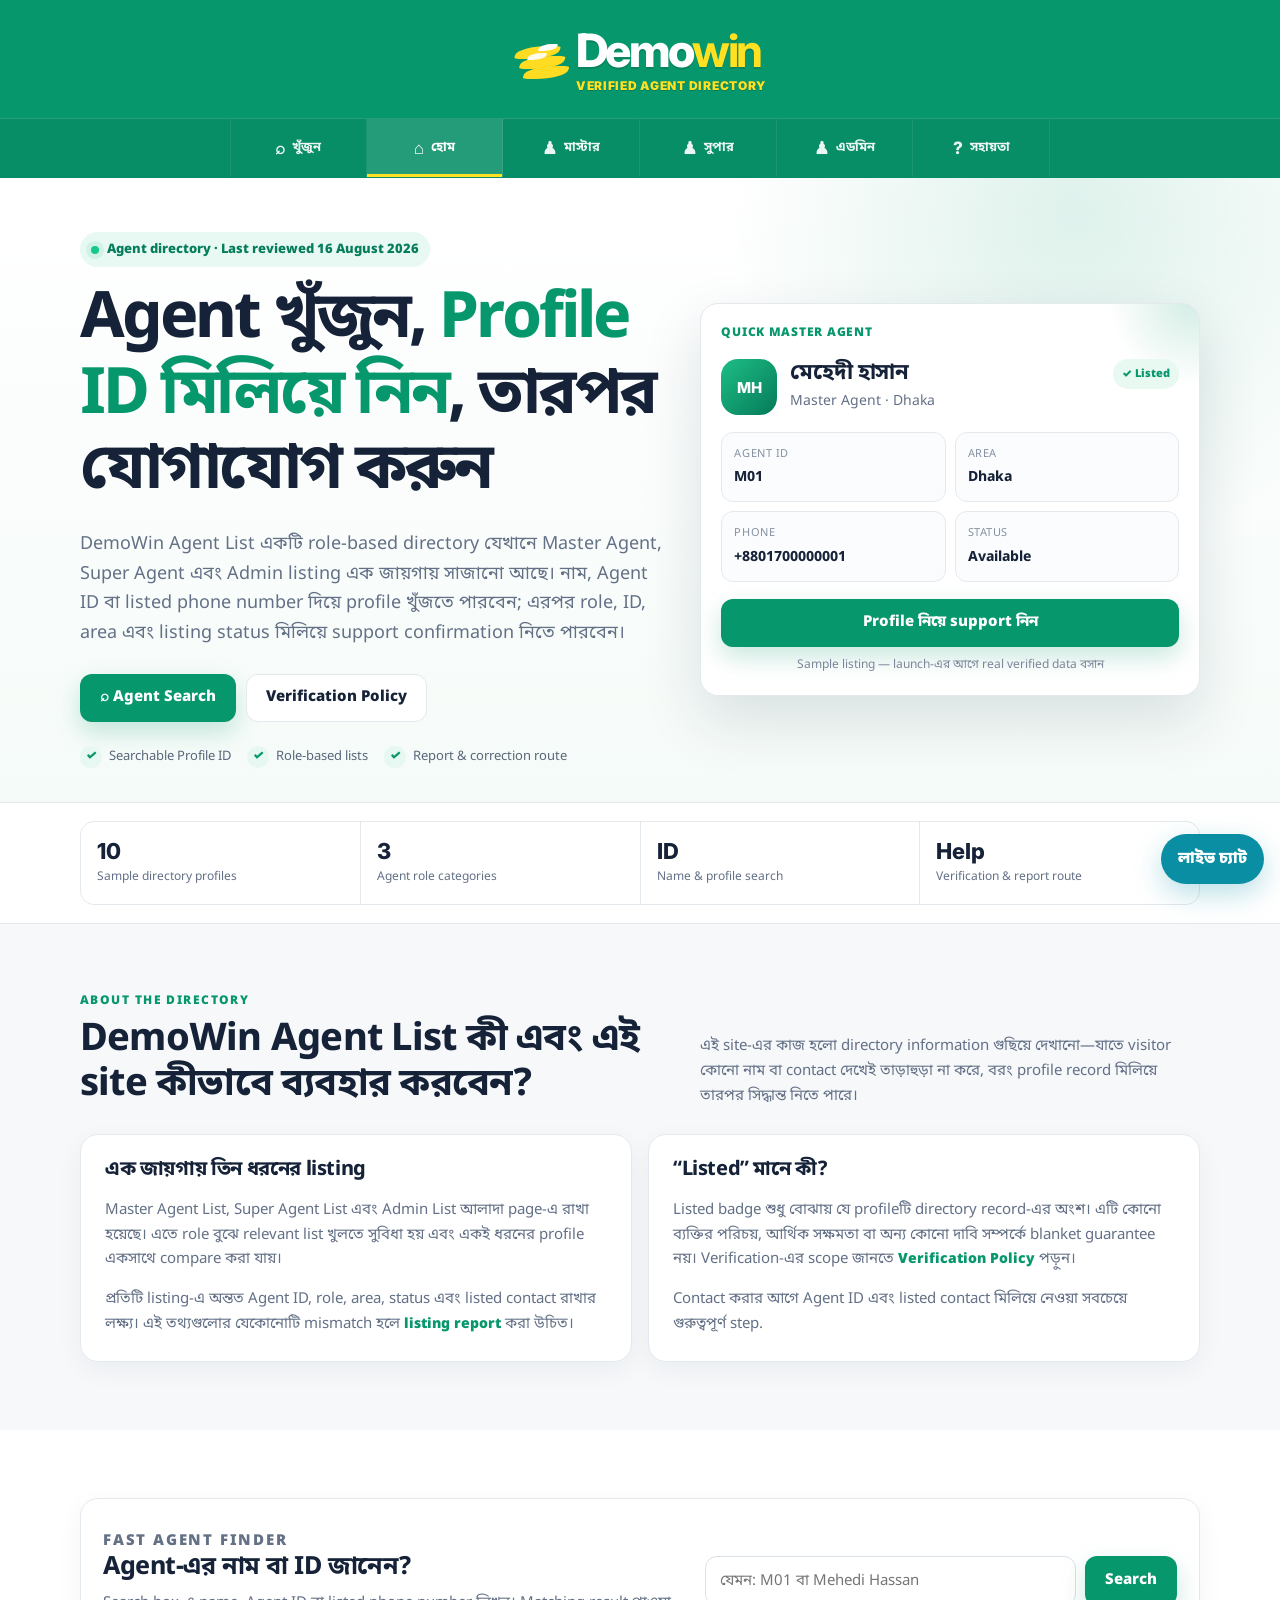
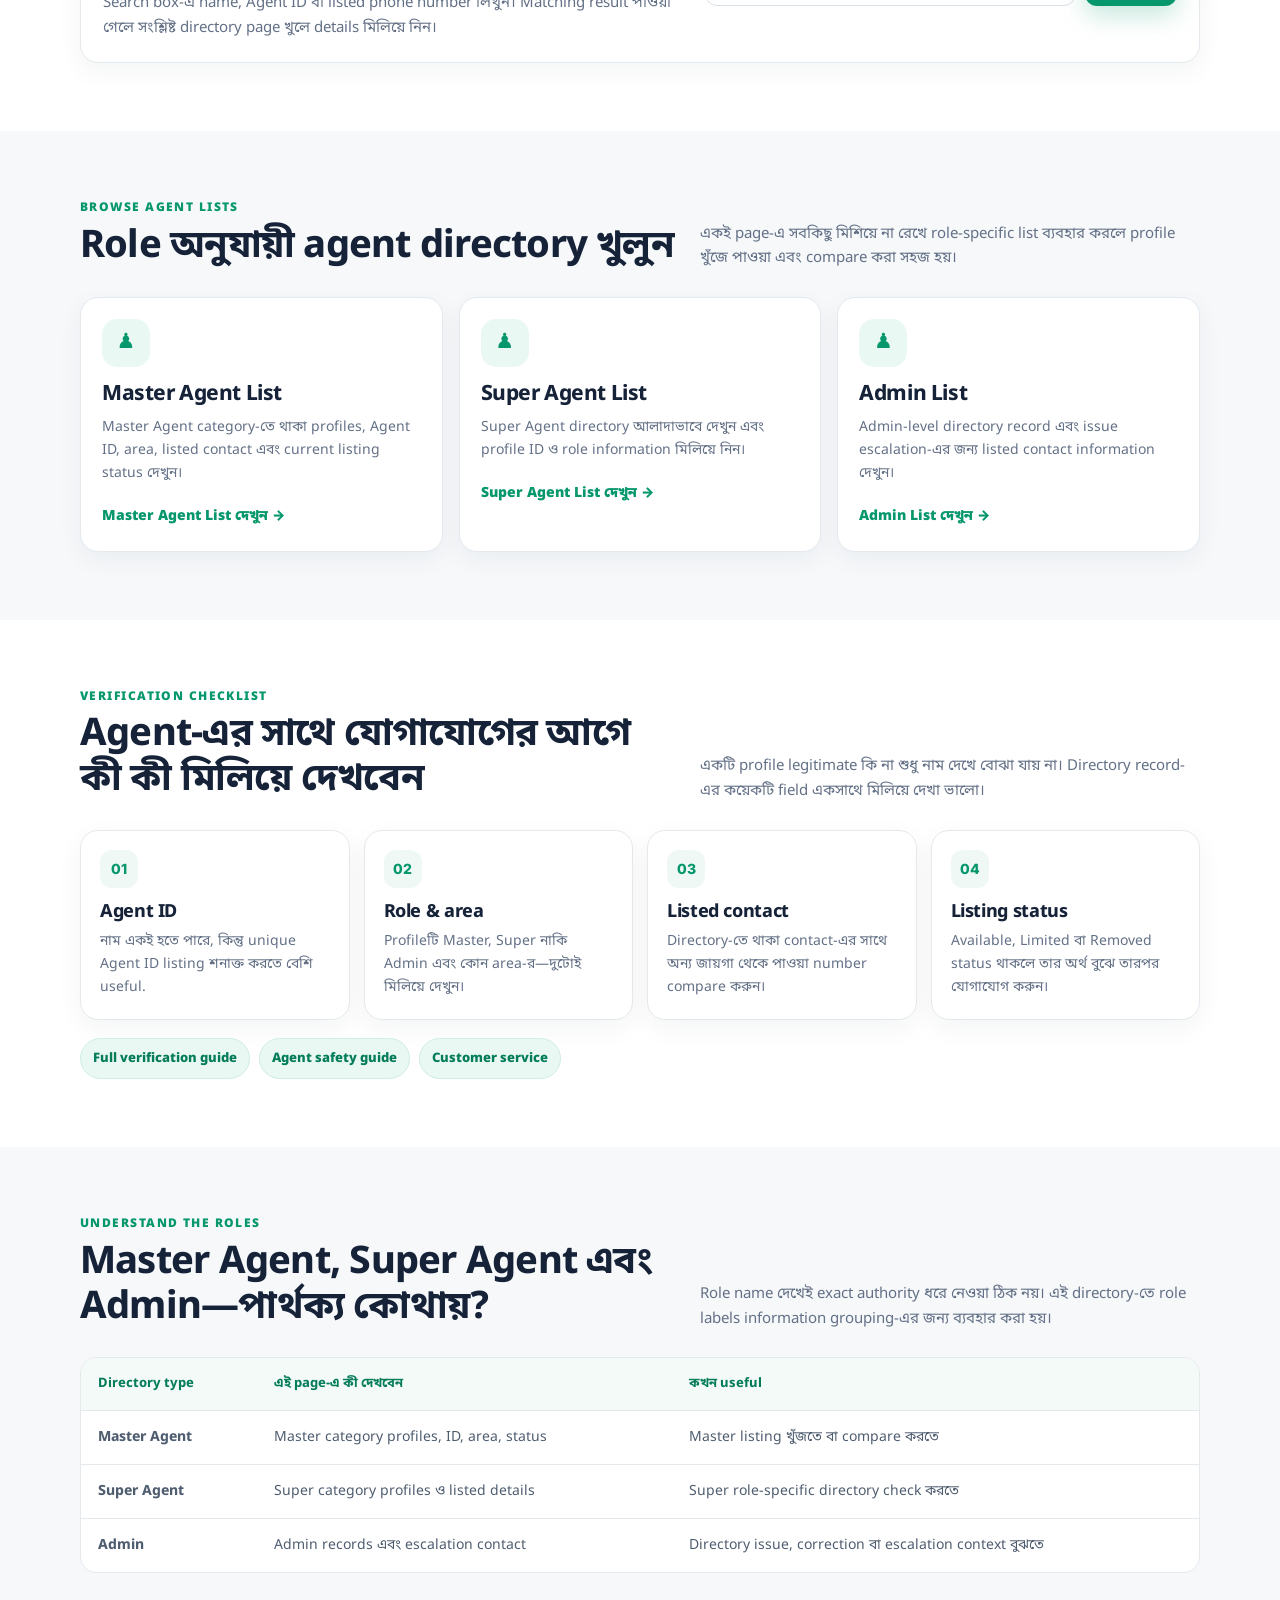
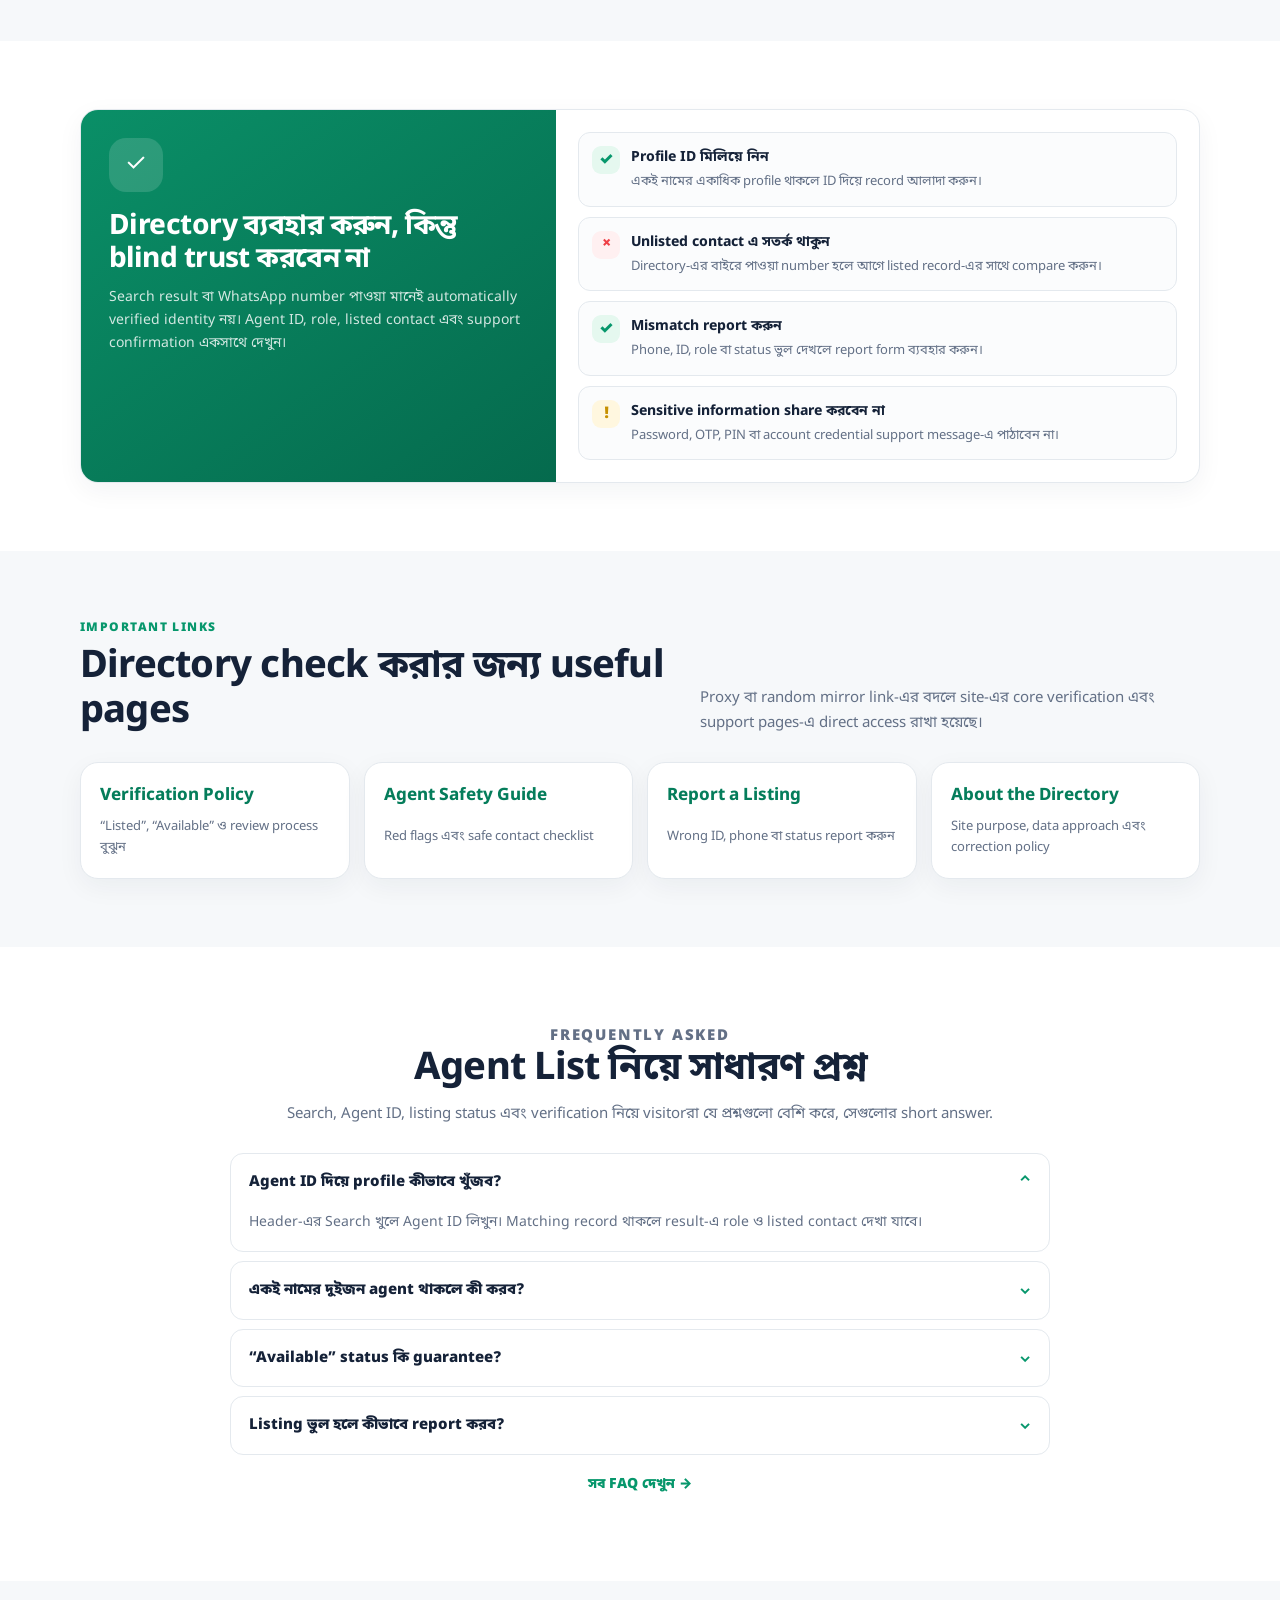
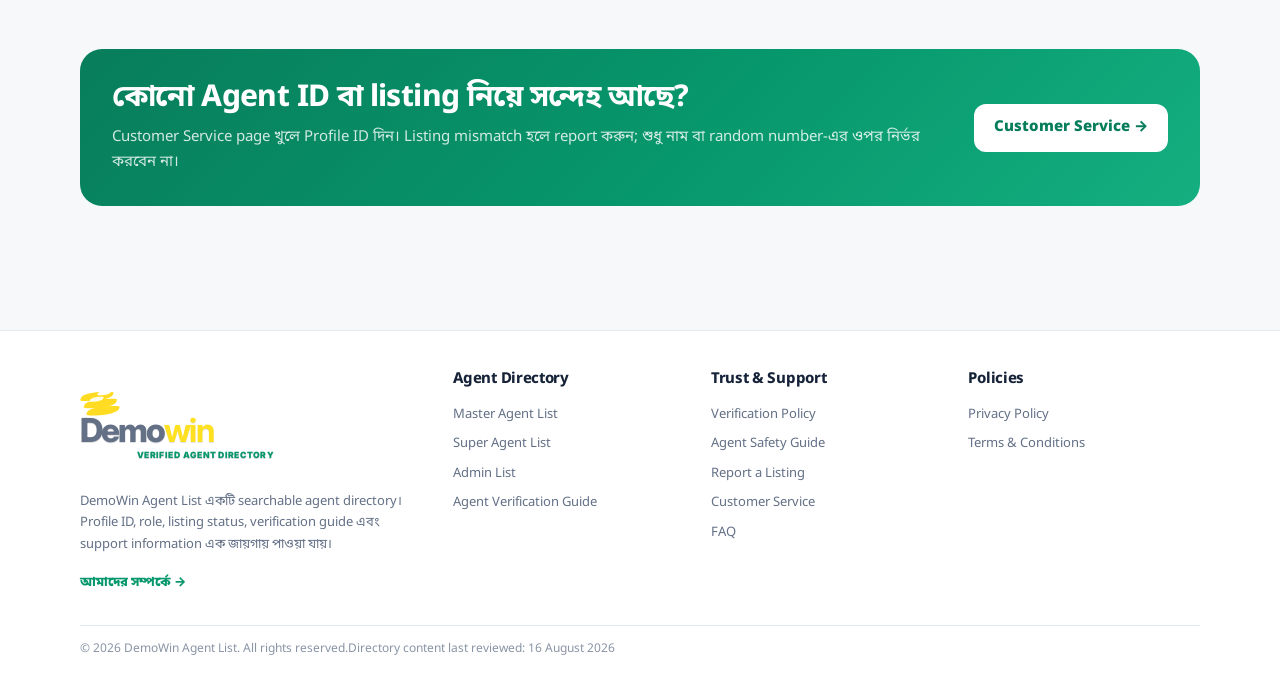
==== commit 89074e82: "Add files via upload" ====
--- a/index.html
+++ b/index.html
@@ -1,16 +1,11 @@
-<!doctype html><html lang="bn"><head><meta charset="utf-8"><meta name="viewport" content="width=device-width,initial-scale=1,viewport-fit=cover"><title>DemoWin Agent List | Agent Search & Verification Directory</title><meta name="description" content="Demo agent directory with profile search, Master Agent, Super Agent and Admin lists, support verification and mobile-friendly access."><meta name="robots" content="index,follow,max-image-preview:large"><link rel="canonical" href="https://yourdomain.com/"><meta property="og:type" content="website"><meta property="og:title" content="DemoWin Agent List | Agent Search & Verification Directory"><meta property="og:description" content="Search demo agent profiles by name or ID, check directory status and contact support."><meta property="og:url" content="https://yourdomain.com/"><meta name="twitter:card" content="summary"><link rel="stylesheet" href="assets/css/style.css"><script type="application/ld+json">{"@context":"https://schema.org","@type":"WebSite","name":"DemoWin Agent List","url":"https://yourdomain.com/"}</script></head><body>
-<header class="site-header"><div class="brand-zone"><a class="logo" href="index.html" aria-label="DemoWin home"><span class="wing" aria-hidden="true"></span><span><span class="logo-main">Demo<b>win</b></span><span class="logo-sub">OFFICIAL AGENT LIST</span></span></a></div><div class="main-nav-wrap"><nav class="main-nav" aria-label="Main navigation"><button class="nav-item global-search-trigger" type="button"><b>⌕</b><span>খুঁজুন</span></button><a class="nav-item active" href="index.html" data-nav><b>⌂</b><span>হোম</span></a><a class="nav-item" href="master-agents.html" data-nav><b>♟</b><span>মাস্টার</span></a><a class="nav-item" href="super-agents.html" data-nav><b>♟</b><span>সুপার</span></a><a class="nav-item" href="admin.html" data-nav><b>♟</b><span>এডমিন</span></a><a class="nav-item" href="faq.html" data-nav><b>?</b><span>সহায়তা</span></a></nav></div></header>
-<main>
-<section class="hero"><div class="container hero-grid"><div class="hero-copy"><span class="eyebrow"><i></i> Updated demo directory · 2026</span><h1>সঠিক এজেন্ট <span class="gradient-word">খুঁজুন</span>, ID মিলিয়ে তারপর যোগাযোগ করুন</h1><p>Master Agent, Super Agent এবং Admin profile এক জায়গায়। নাম বা ID দিয়ে খুঁজুন, listing details মিলিয়ে নিন, তারপর support বা approved contact channel ব্যবহার করুন।</p><div class="hero-actions"><button class="btn btn-primary global-search-trigger" type="button">⌕ এজেন্ট খুঁজুন</button><a class="btn btn-secondary" href="master-agents.html">Master Agent List</a></div><div class="trust-points"><span><i class="check">✓</i>Profile ID visible</span><span><i class="check">✓</i>Role-based directory</span><span><i class="check">✓</i>Support verification</span></div></div><aside class="card featured-agent"><div class="featured-label">Quick Master Agent</div><div class="profile-head"><span class="avatar">MH</span><div><h2>মেহেদী হাসান</h2><p>Master Agent · Demo listing</p></div><span class="verified-badge">✓ Listed</span></div><div class="profile-meta"><div><span>Agent ID</span><strong>01</strong></div><div><span>Support</span><strong>Online</strong></div><div><span>Phone</span><strong>+8801700000000</strong></div><div><span>Status</span><strong>Available</strong></div></div><button class="btn btn-primary open-chat" type="button" data-agent="মেহেদী হাসান" data-id="01">WhatsApp Support</button><p class="micro-note">Demo contact — production-এর আগে real verified data বসান</p></aside></div></section>
-<section class="proof-strip"><div class="container proof-grid"><div class="proof"><strong>11+</strong><span>Demo profiles</span></div><div class="proof"><strong>3</strong><span>Directory roles</span></div><div class="proof"><strong>Fast</strong><span>Name & ID search</span></div><div class="proof"><strong>24/7</strong><span>Directory access</span></div></div></section>
-<section class="section"><div class="container"><div class="card finder"><div class="finder-copy"><p class="section-kicker">Fast agent finder</p><h3>নাম বা Agent ID জানেন?</h3><p>এখানেই লিখুন। Search result থেকে relevant directory page খুলতে পারবেন।</p></div><div class="finder-search"><label class="sr-only" for="inlineSearch">Agent name or ID</label><input id="inlineSearch" type="search" placeholder="যেমন: M01 বা Mehedi Hassan"><button class="btn btn-primary" id="inlineSearchBtn" type="button">Search</button></div></div></div></section>
-<section class="section section-white"><div class="container"><div class="section-head"><div><p class="section-kicker">Browse by role</p><h2>যে ধরনের profile দরকার, সেটাই খুলুন</h2></div><p>লম্বা list scroll না করে role অনুযায়ী directory-তে যান। প্রতিটি page-এ ID, status এবং contact placeholder থাকবে।</p></div><div class="role-grid"><article class="card role-card"><div class="role-icon">♟</div><h3>Master Agent</h3><p>Primary public directory listings এবং visible Agent ID.</p><a class="text-link" href="master-agents.html">Master list দেখুন →</a></article><article class="card role-card"><div class="role-icon">♟</div><h3>Super Agent</h3><p>Higher-level demo agent profiles এবং support route.</p><a class="text-link" href="super-agents.html">Super list দেখুন →</a></article><article class="card role-card"><div class="role-icon">♟</div><h3>Admin Directory</h3><p>Admin-level listing এবং issue escalation contact.</p><a class="text-link" href="admin.html">Admin list দেখুন →</a></article></div></div></section>
-<section class="section"><div class="container"><div class="center-head"><p class="section-kicker">Why this directory</p><h2>Conversion-friendly, কিন্তু trust-first</h2><p>User যেন দ্রুত decision নিতে পারে—কোন profile দেখবে, কী verify করবে এবং কোথায় support নেবে—সেটাই পুরো flow-এর উদ্দেশ্য।</p></div><div class="why-grid"><article class="card why-card"><div class="why-number">01</div><h3>Clear Profile ID</h3><p>Agent name-এর সাথে unique ID prominentভাবে দেখানো হয়।</p></article><article class="card why-card"><div class="why-number">02</div><h3>Simple role structure</h3><p>Master, Super ও Admin আলাদা directory-তে রাখা হয়েছে।</p></article><article class="card why-card"><div class="why-number">03</div><h3>One-tap support</h3><p>Live Support popup থেকে WhatsApp support action নেওয়া যায়।</p></article><article class="card why-card"><div class="why-number">04</div><h3>Mobile readability</h3><p>Body copy, buttons এবং cards mobile screen-এর জন্য বড় রাখা হয়েছে।</p></article></div></div></section>
-<section class="section section-white"><div class="container"><div class="center-head"><p class="section-kicker">3-step flow</p><h2>Profile খুঁজে যোগাযোগ করার আগে তিনটি কাজ</h2></div><div class="steps"><article class="card step"><div class="step-index">01</div><h3>Search করুন</h3><p>Name, phone বা Agent ID দিয়ে relevant profile খুঁজুন।</p></article><article class="card step"><div class="step-index">02</div><h3>Details মিলান</h3><p>Role, ID এবং directory status মিলিয়ে নিন।</p></article><article class="card step"><div class="step-index">03</div><h3>Support নিন</h3><p>কোনো doubt থাকলে live support বা Customer Service ব্যবহার করুন।</p></article></div></div></section>
-<section class="section"><div class="container"><div class="card safety"><div class="safety-title"><div class="shield">✓</div><h2>যোগাযোগের আগে verify করুন</h2><p>এই block user-এর risk কমায় এবং support CTA-তে clear reason দেয়। Demo data production-এর আগে replace করতে হবে।</p></div><div class="safety-list"><div class="safe-row good"><i>✓</i><div><strong>Profile ID মিলিয়ে নিন</strong><p>নাম একই হলেও ID আলাদা হলে support confirmation নিন।</p></div></div><div class="safe-row bad"><i>×</i><div><strong>Random number এড়িয়ে চলুন</strong><p>Directory-এর বাইরে পাওয়া contact information সরাসরি বিশ্বাস করবেন না।</p></div></div><div class="safe-row good"><i>✓</i><div><strong>Issue report করুন</strong><p>Listing mismatch হলে Customer Service page-এ ID দিয়ে report করুন।</p></div></div><div class="safe-row warn"><i>!</i><div><strong>Demo content notice</strong><p>এখনকার phone, ID এবং links placeholder হিসেবে দেওয়া হয়েছে।</p></div></div></div></div></section>
-<section class="section section-white"><div class="container"><div class="section-head"><div><p class="section-kicker">Access links</p><h2>Official Proxy Links</h2></div><p>এই অংশটা demo access links-এর জন্য রাখা হয়েছে। WordPress-এ গেলে এগুলো dynamic করা যাবে।</p></div><div class="proxy-grid"><article class="card proxy-card"><span class="proxy-dot"></span><div><strong>https://demo-one.example/</strong><span>Demo mirror link</span></div><button class="visit" type="button">Visit</button></article><article class="card proxy-card"><span class="proxy-dot"></span><div><strong>https://demo-two.example/</strong><span>Demo mirror link</span></div><button class="visit" type="button">Visit</button></article><article class="card proxy-card"><span class="proxy-dot"></span><div><strong>https://demo-three.example/</strong><span>Demo mirror link</span></div><button class="visit" type="button">Visit</button></article><article class="card proxy-card"><span class="proxy-dot"></span><div><strong>https://demo-four.example/</strong><span>Demo mirror link</span></div><button class="visit" type="button">Visit</button></article></div></div></section>
-<section class="section"><div class="container"><div class="center-head"><p class="section-kicker">Common questions</p><h2>সাধারণ জিজ্ঞাসা</h2><p>সবচেয়ে বেশি conversion friction তৈরি করে এমন প্রশ্নগুলোর short answer.</p></div><div class="faq-list"><div class="faq open"><button aria-expanded="true"><span>আমি কিভাবে একটি সঠিক এজেন্ট খুঁজে পাব?</span><span class="arrow">⌃</span></button><div class="ans">Header-এর Search ব্যবহার করুন অথবা role অনুযায়ী Master, Super কিংবা Admin list খুলে Profile ID মিলিয়ে নিন।</div></div><div class="faq"><button aria-expanded="false"><span>Profile ID কেন গুরুত্বপূর্ণ?</span><span class="arrow">⌄</span></button><div class="ans">একই নামের profile থাকলে unique ID দিয়ে listing আলাদা করা সহজ হয়।</div></div><div class="faq"><button aria-expanded="false"><span>কোনো listing সন্দেহজনক মনে হলে কী করব?</span><span class="arrow">⌄</span></button><div class="ans">Customer Service page-এ profile ID উল্লেখ করে report করুন।</div></div><div class="faq"><button aria-expanded="false"><span>এই data কি real?</span><span class="arrow">⌄</span></button><div class="ans">না। Design confirm করার জন্য demo names, phone, IDs ও links ব্যবহার করা হয়েছে।</div></div></div></div></section>
-<section class="section section-white"><div class="container"><div class="final-cta"><div><h2>কোন profile নিয়ে সন্দেহ আছে?</h2><p>Live Support খুলে Agent ID লিখুন। এরপর demo WhatsApp CTA থেকে support flow test করতে পারবেন।</p></div><button class="btn open-chat" type="button">লাইভ সাপোর্ট খুলুন →</button></div></div></section>
-</main>
-<footer class="footer"><div class="container footer-grid"><div><a class="logo" href="index.html" style="color:#07976c;transform:scale(.7);transform-origin:left center;margin-bottom:10px"><span class="wing"></span><span><span class="logo-main">Demo<b>win</b></span><span class="logo-sub" style="color:#07976c">OFFICIAL AGENT LIST</span></span></a><p>Demo agent directory. Production launch-এর আগে brand, contact, legal এবং profile data replace করুন।</p></div><div><h4>Directory</h4><a href="master-agents.html">Master Agents</a><a href="super-agents.html">Super Agents</a><a href="admin.html">Admin</a></div><div><h4>Support</h4><a href="customer-service.html">Customer Service</a><a href="faq.html">FAQ</a><a href="how-it-works.html">How It Works</a></div><div><h4>Legal</h4><a href="privacy.html">Privacy Policy</a><a href="terms.html">Terms & Conditions</a></div></div><div class="container footer-bottom">© 2026 DemoWin Agent List. Demo interface.</div></footer>
-<button class="chat" id="liveChatBtn" type="button">লাইভ চ্যাট</button><script src="assets/js/site.js"></script></body></html>
+<!doctype html><html lang="bn"><head><meta charset="utf-8"><meta name="viewport" content="width=device-width,initial-scale=1,viewport-fit=cover"><title>DemoWin Agent List Bangladesh | Master, Super &amp; Admin Directory</title><meta name="description" content="Search the DemoWin Agent List by name or Agent ID. Browse Master Agent, Super Agent and Admin profiles, check listing status and verification guidance."><meta name="robots" content="index,follow,max-image-preview:large"><link rel="canonical" href="https://yourdomain.com/"><meta property="og:type" content="website"><meta property="og:site_name" content="DemoWin Agent List"><meta property="og:locale" content="bn_BD"><meta property="og:title" content="DemoWin Agent List Bangladesh | Master, Super &amp; Admin Directory"><meta property="og:description" content="Search the DemoWin Agent List by name or Agent ID. Browse Master Agent, Super Agent and Admin profiles, check listing status and verification guidance."><meta property="og:url" content="https://yourdomain.com/"><meta name="twitter:card" content="summary"><meta name="twitter:title" content="DemoWin Agent List Bangladesh | Master, Super &amp; Admin Directory"><meta name="twitter:description" content="Search the DemoWin Agent List by name or Agent ID. Browse Master Agent, Super Agent and Admin profiles, check listing status and verification guidance."><link rel="stylesheet" href="assets/css/style.css"><script type="application/ld+json">{"@context":"https://schema.org","@graph":[{"@type":"Organization","@id":"https://yourdomain.com/#organization","name":"DemoWin Agent List","url":"https://yourdomain.com/"},{"@type":"WebSite","@id":"https://yourdomain.com/#website","url":"https://yourdomain.com/","name":"DemoWin Agent List","publisher":{"@id":"https://yourdomain.com/#organization"},"inLanguage":"bn-BD"}]}</script></head><body><header class="site-header"><div class="brand-zone"><a class="logo" href="index.html" aria-label="DemoWin home"><span class="wing" aria-hidden="true"></span><span><span class="logo-main">Demo<b>win</b></span><span class="logo-sub">VERIFIED AGENT DIRECTORY</span></span></a></div><div class="main-nav-wrap"><nav class="main-nav" aria-label="Main navigation"><button class="nav-item global-search-trigger" type="button"><b>⌕</b><span>খুঁজুন</span></button><a class="nav-item" href="index.html" data-nav><b>⌂</b><span>হোম</span></a><a class="nav-item" href="master-agents.html" data-nav><b>♟</b><span>মাস্টার</span></a><a class="nav-item" href="super-agents.html" data-nav><b>♟</b><span>সুপার</span></a><a class="nav-item" href="admin.html" data-nav><b>♟</b><span>এডমিন</span></a><a class="nav-item" href="faq.html" data-nav><b>?</b><span>সহায়তা</span></a></nav></div></header><main><section class="hero"><div class="container hero-grid"><div class="hero-copy"><span class="eyebrow"><i></i> Agent directory · Last reviewed 16 August 2026</span><h1>Agent খুঁজুন, <span class="gradient-word">Profile ID মিলিয়ে নিন</span>, তারপর যোগাযোগ করুন</h1><p>DemoWin Agent List একটি role-based directory যেখানে Master Agent, Super Agent এবং Admin listing এক জায়গায় সাজানো আছে। নাম, Agent ID বা listed phone number দিয়ে profile খুঁজতে পারবেন; এরপর role, ID, area এবং listing status মিলিয়ে support confirmation নিতে পারবেন।</p><div class="hero-actions"><button class="btn btn-primary global-search-trigger" type="button">⌕ Agent Search</button><a class="btn btn-secondary" href="verification-policy.html">Verification Policy</a></div><div class="trust-points"><span><i class="check">✓</i>Searchable Profile ID</span><span><i class="check">✓</i>Role-based lists</span><span><i class="check">✓</i>Report & correction route</span></div></div><aside class="card featured-agent"><div class="featured-label">Quick Master Agent</div><div class="profile-head"><span class="avatar">MH</span><div><h2>মেহেদী হাসান</h2><p>Master Agent · Dhaka</p></div><span class="verified-badge">✓ Listed</span></div><div class="profile-meta"><div><span>Agent ID</span><strong>M01</strong></div><div><span>Area</span><strong>Dhaka</strong></div><div><span>Phone</span><strong>+8801700000001</strong></div><div><span>Status</span><strong>Available</strong></div></div><button class="btn btn-primary open-chat" type="button" data-agent="মেহেদী হাসান" data-id="M01">Profile নিয়ে support নিন</button><p class="micro-note">Sample listing — launch-এর আগে real verified data বসান</p></aside></div></section>
+<section class="proof-strip"><div class="container proof-grid"><div class="proof"><strong>10</strong><span>Sample directory profiles</span></div><div class="proof"><strong>3</strong><span>Agent role categories</span></div><div class="proof"><strong>ID</strong><span>Name & profile search</span></div><div class="proof"><strong>Help</strong><span>Verification & report route</span></div></div></section>
+<section class="section"><div class="container"><div class="section-head"><div><p class="section-kicker">About the directory</p><h2>DemoWin Agent List কী এবং এই site কীভাবে ব্যবহার করবেন?</h2></div><p>এই site-এর কাজ হলো directory information গুছিয়ে দেখানো—যাতে visitor কোনো নাম বা contact দেখেই তাড়াহুড়া না করে, বরং profile record মিলিয়ে তারপর সিদ্ধান্ত নিতে পারে।</p></div><div class="content-grid two"><article class="card content-card"><h3>এক জায়গায় তিন ধরনের listing</h3><p>Master Agent List, Super Agent List এবং Admin List আলাদা page-এ রাখা হয়েছে। এতে role বুঝে relevant list খুলতে সুবিধা হয় এবং একই ধরনের profile একসাথে compare করা যায়।</p><p>প্রতিটি listing-এ অন্তত Agent ID, role, area, status এবং listed contact রাখার লক্ষ্য। এই তথ্যগুলোর যেকোনোটি mismatch হলে <a class="text-link" href="report-listing.html">listing report</a> করা উচিত।</p></article><article class="card content-card"><h3>“Listed” মানে কী?</h3><p>Listed badge শুধু বোঝায় যে profileটি directory record-এর অংশ। এটি কোনো ব্যক্তির পরিচয়, আর্থিক সক্ষমতা বা অন্য কোনো দাবি সম্পর্কে blanket guarantee নয়। Verification-এর scope জানতে <a class="text-link" href="verification-policy.html">Verification Policy</a> পড়ুন।</p><p>Contact করার আগে Agent ID এবং listed contact মিলিয়ে নেওয়া সবচেয়ে গুরুত্বপূর্ণ step.</p></article></div></div></section>
+<section class="section section-white"><div class="container"><div class="card finder"><div class="finder-copy"><p class="section-kicker">Fast agent finder</p><h3>Agent-এর নাম বা ID জানেন?</h3><p>Search box-এ name, Agent ID বা listed phone number লিখুন। Matching result পাওয়া গেলে সংশ্লিষ্ট directory page খুলে details মিলিয়ে নিন।</p></div><div class="finder-search"><label class="sr-only" for="inlineSearch">Agent name, ID or phone</label><input id="inlineSearch" type="search" placeholder="যেমন: M01 বা Mehedi Hassan"><button class="btn btn-primary" id="inlineSearchBtn" type="button">Search</button></div></div></div></section>
+<section class="section"><div class="container"><div class="section-head"><div><p class="section-kicker">Browse agent lists</p><h2>Role অনুযায়ী agent directory খুলুন</h2></div><p>একই page-এ সবকিছু মিশিয়ে না রেখে role-specific list ব্যবহার করলে profile খুঁজে পাওয়া এবং compare করা সহজ হয়।</p></div><div class="role-grid"><article class="card role-card"><div class="role-icon">♟</div><h3>Master Agent List</h3><p>Master Agent category-তে থাকা profiles, Agent ID, area, listed contact এবং current listing status দেখুন।</p><a class="text-link" href="master-agents.html">Master Agent List দেখুন →</a></article><article class="card role-card"><div class="role-icon">♟</div><h3>Super Agent List</h3><p>Super Agent directory আলাদাভাবে দেখুন এবং profile ID ও role information মিলিয়ে নিন।</p><a class="text-link" href="super-agents.html">Super Agent List দেখুন →</a></article><article class="card role-card"><div class="role-icon">♟</div><h3>Admin List</h3><p>Admin-level directory record এবং issue escalation-এর জন্য listed contact information দেখুন।</p><a class="text-link" href="admin.html">Admin List দেখুন →</a></article></div></div></section>
+<section class="section section-white"><div class="container"><div class="section-head"><div><p class="section-kicker">Verification checklist</p><h2>Agent-এর সাথে যোগাযোগের আগে কী কী মিলিয়ে দেখবেন</h2></div><p>একটি profile legitimate কি না শুধু নাম দেখে বোঝা যায় না। Directory record-এর কয়েকটি field একসাথে মিলিয়ে দেখা ভালো।</p></div><div class="why-grid"><article class="card why-card"><div class="why-number">01</div><h3>Agent ID</h3><p>নাম একই হতে পারে, কিন্তু unique Agent ID listing শনাক্ত করতে বেশি useful.</p></article><article class="card why-card"><div class="why-number">02</div><h3>Role & area</h3><p>Profileটি Master, Super নাকি Admin এবং কোন area-র—দুটোই মিলিয়ে দেখুন।</p></article><article class="card why-card"><div class="why-number">03</div><h3>Listed contact</h3><p>Directory-তে থাকা contact-এর সাথে অন্য জায়গা থেকে পাওয়া number compare করুন।</p></article><article class="card why-card"><div class="why-number">04</div><h3>Listing status</h3><p>Available, Limited বা Removed status থাকলে তার অর্থ বুঝে তারপর যোগাযোগ করুন।</p></article></div><div class="inline-links"><a href="how-it-works.html">Full verification guide</a><a href="agent-safety.html">Agent safety guide</a><a href="customer-service.html">Customer service</a></div></div></section>
+<section class="section"><div class="container"><div class="section-head"><div><p class="section-kicker">Understand the roles</p><h2>Master Agent, Super Agent এবং Admin—পার্থক্য কোথায়?</h2></div><p>Role name দেখেই exact authority ধরে নেওয়া ঠিক নয়। এই directory-তে role labels information grouping-এর জন্য ব্যবহার করা হয়।</p></div><div class="comparison-wrap"><table class="comparison-table"><thead><tr><th>Directory type</th><th>এই page-এ কী দেখবেন</th><th>কখন useful</th></tr></thead><tbody><tr><td><strong>Master Agent</strong></td><td>Master category profiles, ID, area, status</td><td>Master listing খুঁজতে বা compare করতে</td></tr><tr><td><strong>Super Agent</strong></td><td>Super category profiles ও listed details</td><td>Super role-specific directory check করতে</td></tr><tr><td><strong>Admin</strong></td><td>Admin records এবং escalation contact</td><td>Directory issue, correction বা escalation context বুঝতে</td></tr></tbody></table></div></div></section>
+<section class="section section-white"><div class="container"><div class="card safety"><div class="safety-title"><div class="shield">✓</div><h2>Directory ব্যবহার করুন, কিন্তু blind trust করবেন না</h2><p>Search result বা WhatsApp number পাওয়া মানেই automatically verified identity নয়। Agent ID, role, listed contact এবং support confirmation একসাথে দেখুন।</p></div><div class="safety-list"><div class="safe-row good"><i>✓</i><div><strong>Profile ID মিলিয়ে নিন</strong><p>একই নামের একাধিক profile থাকলে ID দিয়ে record আলাদা করুন।</p></div></div><div class="safe-row bad"><i>×</i><div><strong>Unlisted contact এ সতর্ক থাকুন</strong><p>Directory-এর বাইরে পাওয়া number হলে আগে listed record-এর সাথে compare করুন।</p></div></div><div class="safe-row good"><i>✓</i><div><strong>Mismatch report করুন</strong><p>Phone, ID, role বা status ভুল দেখলে report form ব্যবহার করুন।</p></div></div><div class="safe-row warn"><i>!</i><div><strong>Sensitive information share করবেন না</strong><p>Password, OTP, PIN বা account credential support message-এ পাঠাবেন না।</p></div></div></div></div></section>
+<section class="section"><div class="container"><div class="section-head"><div><p class="section-kicker">Important links</p><h2>Directory check করার জন্য useful pages</h2></div><p>Proxy বা random mirror link-এর বদলে site-এর core verification এবং support pages-এ direct access রাখা হয়েছে।</p></div><div class="resource-grid"><a class="card resource-card" href="verification-policy.html"><strong>Verification Policy</strong><span>“Listed”, “Available” ও review process বুঝুন</span></a><a class="card resource-card" href="agent-safety.html"><strong>Agent Safety Guide</strong><span>Red flags এবং safe contact checklist</span></a><a class="card resource-card" href="report-listing.html"><strong>Report a Listing</strong><span>Wrong ID, phone বা status report করুন</span></a><a class="card resource-card" href="about.html"><strong>About the Directory</strong><span>Site purpose, data approach এবং correction policy</span></a></div></div></section>
+<section class="section section-white"><div class="container"><div class="center-head"><p class="section-kicker">Frequently asked</p><h2>Agent List নিয়ে সাধারণ প্রশ্ন</h2><p>Search, Agent ID, listing status এবং verification নিয়ে visitorরা যে প্রশ্নগুলো বেশি করে, সেগুলোর short answer.</p></div><div class="faq-list"><div class="faq open"><button aria-expanded="true"><span>Agent ID দিয়ে profile কীভাবে খুঁজব?</span><span class="arrow">⌃</span></button><div class="ans">Header-এর Search খুলে Agent ID লিখুন। Matching record থাকলে result-এ role ও listed contact দেখা যাবে।</div></div><div class="faq"><button aria-expanded="false"><span>একই নামের দুইজন agent থাকলে কী করব?</span><span class="arrow">⌄</span></button><div class="ans">নাম নয়, Agent ID, role, area এবং listed phone number compare করুন। Unique ID-ই primary reference হওয়া উচিত।</div></div><div class="faq"><button aria-expanded="false"><span>“Available” status কি guarantee?</span><span class="arrow">⌄</span></button><div class="ans">না। এটি directory status মাত্র। Current contact বা অন্য details নিয়ে doubt থাকলে Customer Service-এ ID দিয়ে confirmation নিন।</div></div><div class="faq"><button aria-expanded="false"><span>Listing ভুল হলে কীভাবে report করব?</span><span class="arrow">⌄</span></button><div class="ans"><a class="text-link" href="report-listing.html">Report a Listing</a> page-এ Profile ID, problem type এবং supporting detail দিন।</div></div></div><p class="faq-more"><a class="text-link" href="faq.html">সব FAQ দেখুন →</a></p></div></section>
+<section class="section"><div class="container"><div class="final-cta"><div><h2>কোনো Agent ID বা listing নিয়ে সন্দেহ আছে?</h2><p>Customer Service page খুলে Profile ID দিন। Listing mismatch হলে report করুন; শুধু নাম বা random number-এর ওপর নির্ভর করবেন না।</p></div><a class="btn" href="customer-service.html">Customer Service →</a></div></div></section></main><footer class="footer"><div class="container footer-grid"><div><a class="logo footer-logo" href="index.html"><span class="wing"></span><span><span class="logo-main">Demo<b>win</b></span><span class="logo-sub">VERIFIED AGENT DIRECTORY</span></span></a><p>DemoWin Agent List একটি searchable agent directory। Profile ID, role, listing status, verification guide এবং support information এক জায়গায় পাওয়া যায়।</p><a class="footer-inline" href="about.html">আমাদের সম্পর্কে →</a></div><div><h4>Agent Directory</h4><a href="master-agents.html">Master Agent List</a><a href="super-agents.html">Super Agent List</a><a href="admin.html">Admin List</a><a href="how-it-works.html">Agent Verification Guide</a></div><div><h4>Trust & Support</h4><a href="verification-policy.html">Verification Policy</a><a href="agent-safety.html">Agent Safety Guide</a><a href="report-listing.html">Report a Listing</a><a href="customer-service.html">Customer Service</a><a href="faq.html">FAQ</a></div><div><h4>Policies</h4><a href="privacy.html">Privacy Policy</a><a href="terms.html">Terms & Conditions</a></div></div><div class="container footer-bottom"><span>© 2026 DemoWin Agent List. All rights reserved.</span><span>Directory content last reviewed: 16 August 2026</span></div></footer><button class="chat" id="liveChatBtn" type="button">লাইভ চ্যাট</button><script src="assets/js/site.js"></script></body></html>
--- a/assets/css/style.css
+++ b/assets/css/style.css
@@ -29,3 +29,8 @@
 @media(max-width:900px){.hero-grid{grid-template-columns:1fr}.hero-copy{text-align:center}.hero-copy>p{margin-inline:auto}.hero-actions,.trust-points{justify-content:center}.featured-agent{max-width:620px;margin-inline:auto}.why-grid{grid-template-columns:repeat(2,1fr)}.footer-grid{grid-template-columns:1fr 1fr}.finder{grid-template-columns:1fr}.role-grid{grid-template-columns:repeat(3,1fr)}}
 @media(max-width:640px){.container{width:min(calc(100% - 22px),var(--container))}.brand-zone{min-height:100px;padding:12px}.logo{gap:10px}.wing{width:42px;height:32px;transform:scale(.88)}.logo-main{font-size:36px;letter-spacing:-1.8px}.logo-sub{font-size:10px;margin-top:6px}.main-nav{grid-template-columns:repeat(6,minmax(0,1fr));width:100%}.nav-item{height:58px;gap:3px;flex-direction:column;font-size:11px;padding:4px 2px;white-space:nowrap}.nav-item b{font-size:17px}.hero{padding:36px 0 26px}.hero h1{font-size:clamp(34px,10vw,46px)}.hero-copy>p{font-size:16px;line-height:1.75}.hero-actions .btn{width:100%;font-size:15px}.trust-points{display:grid;gap:8px;text-align:left;justify-content:stretch}.trust-points span{font-size:14px}.featured-agent{padding:17px}.profile-head{align-items:flex-start}.profile-head h2{font-size:20px}.verified-badge{font-size:10px}.profile-meta{grid-template-columns:1fr 1fr}.proof-grid{grid-template-columns:1fr 1fr}.proof{padding:14px}.proof strong{font-size:20px}.section{padding:48px 0}.section-head{align-items:flex-start;flex-direction:column;margin-bottom:20px}.section-head h2,.center-head h2{font-size:28px}.section-head>p,.center-head p{font-size:15px}.finder{padding:17px}.finder-copy h3{font-size:22px}.finder-search{grid-template-columns:1fr}.finder-search .btn{width:100%}.role-grid,.why-grid,.steps,.proxy-grid{grid-template-columns:1fr}.role-card,.why-card,.step{padding:18px}.role-card h3{font-size:20px}.why-card h3{font-size:18px}.step:not(:last-child):after{display:none}.safety{grid-template-columns:1fr}.safety-title{padding:22px}.safety-title h2{font-size:25px}.safety-list{padding:15px}.safe-row strong{font-size:15px}.safe-row p{font-size:14px}.faq button{font-size:15px;padding:15px}.faq .ans{font-size:14px;padding:0 15px 15px}.final-cta{grid-template-columns:1fr;padding:23px;text-align:center}.final-cta h2{font-size:27px}.final-cta .btn{width:100%}.page-section{padding-top:28px}.page-title{padding:20px 0}.page-title h1{font-size:27px}.directory-grid{grid-template-columns:1fr!important}.panel{padding:15px!important}.agent-row{grid-template-columns:auto 1fr auto}.agent-name{font-size:15px}.phone-number{font-size:14px}.info-grid,.feature-grid,.type-grid{grid-template-columns:1fr}.section-box{padding:16px}.warning-body{padding:15px}.partner-grid{grid-template-columns:1fr 1fr}.social-strip{grid-template-columns:1fr}.footer{margin-top:40px}.footer-grid{grid-template-columns:1fr;padding:30px 0 22px}.footer h4{font-size:16px}.footer p,.footer a{font-size:14px}.chat{right:12px;bottom:12px}.search-overlay__bar{padding:12px 0}.search-overlay__bar-inner{grid-template-columns:1fr auto;gap:7px}.search-overlay__input-wrap{height:48px;padding:0 12px}.search-overlay__input{font-size:14px}.search-overlay__close{padding:0 13px;font-size:13px}.search-overlay__content{min-height:calc(100vh - 73px)}.search-result-card{grid-template-columns:auto 1fr}.search-result-card__open{grid-column:2;justify-self:start}.chat-widget{right:14px;bottom:75px}.chat-close-pill{right:14px}.chat-message__meta{display:grid}.chat-message p{font-size:14px}}
 @media(max-width:360px){.nav-item{font-size:10px}.nav-item b{font-size:16px}.logo-main{font-size:34px}.profile-meta{grid-template-columns:1fr}.partner-grid{grid-template-columns:1fr}}
+
+/* Full SEO content system */
+.footer-logo{color:var(--green);transform:scale(.72);transform-origin:left center;margin-bottom:10px}.footer-logo .logo-sub{color:var(--green)}.footer-inline{margin-top:8px!important;color:var(--green)!important;font-weight:800!important}.breadcrumbs{display:flex;align-items:center;gap:7px;flex-wrap:wrap;margin:0 0 16px;color:#7b8797;font-size:13px}.breadcrumbs a{color:var(--green);font-weight:800}.page-section{padding:34px 0 12px}.page-title{padding:22px 0 28px;max-width:900px}.page-title h1{font-size:clamp(34px,5vw,50px);margin:0 0 12px}.page-title>p:not(.section-kicker){font-size:17px;line-height:1.75;color:var(--muted);max-width:850px}.update-line{font-size:13px;color:#7c8798;margin-top:10px}.content-grid{display:grid;gap:16px}.content-grid.two{grid-template-columns:repeat(2,minmax(0,1fr))}.content-card{padding:24px}.content-card h2{font-size:25px;margin-bottom:11px}.content-card h3{font-size:20px;margin-bottom:9px}.content-card p,.content-card li{font-size:15px;color:var(--muted)}.content-card p:last-child{margin-bottom:0}.inline-links{display:flex;gap:9px;flex-wrap:wrap;margin-top:18px}.inline-links a{padding:9px 12px;border-radius:999px;background:#e9f8f2;color:var(--green-dark);font-size:13px;font-weight:800;border:1px solid #cfeee2}.bottom-links{padding:24px 0 10px;justify-content:center}.comparison-wrap{overflow-x:auto;border:1px solid var(--line);border-radius:16px;background:#fff}.comparison-table{width:100%;border-collapse:collapse;min-width:680px}.comparison-table th,.comparison-table td{text-align:left;padding:15px 17px;border-bottom:1px solid var(--line);vertical-align:top}.comparison-table th{background:#f4faf7;color:var(--green-dark);font-size:13px}.comparison-table td{font-size:14px;color:#4f5d70}.comparison-table tr:last-child td{border-bottom:0}.resource-grid{display:grid;grid-template-columns:repeat(4,1fr);gap:14px}.resource-card{padding:19px;display:grid;gap:6px;transition:.2s ease}.resource-card:hover{transform:translateY(-3px);box-shadow:var(--shadow)}.resource-card strong{font-size:17px;color:var(--green-dark)}.resource-card span{font-size:13px;color:var(--muted)}.faq-more{text-align:center;margin-top:16px}.directory-intro,.directory-list-section,.section-copy{margin:0 0 34px}.directory-list-section{padding-top:6px}.section-head.compact{margin-bottom:16px}.directory-grid{display:grid;grid-template-columns:repeat(2,minmax(0,1fr));gap:12px}.panel{padding:16px}.agent-listing .agent-box{margin-top:10px;margin-bottom:0}.agent-listing .agent-actions{margin-top:10px}.number-list{padding-left:22px;margin:10px 0 0}.number-list li{padding-left:4px;margin:8px 0;color:var(--muted)}.check-list,.cross-list{padding:0;margin:12px 0 0;list-style:none}.check-list li,.cross-list li{position:relative;padding-left:28px;margin:10px 0;color:var(--muted)}.check-list li:before,.cross-list li:before{position:absolute;left:0;top:1px;width:20px;height:20px;border-radius:7px;display:grid;place-items:center;font-size:11px;font-weight:900}.check-list li:before{content:'✓';background:#e6f8f1;color:var(--green)}.cross-list li:before{content:'×';background:#fff0f1;color:var(--red)}.seo-faq{padding:24px}.seo-faq>h2{font-size:26px}.mini-faq-grid{display:grid;grid-template-columns:repeat(2,minmax(0,1fr));gap:14px;margin-top:15px}.mini-faq-grid>div{padding:16px;border:1px solid var(--line);border-radius:13px;background:#fbfcfd}.mini-faq-grid h3{font-size:17px;margin-bottom:7px}.mini-faq-grid p{font-size:14px;color:var(--muted);margin:0}.article-prose{padding:28px;max-width:920px;margin:0 auto}.article-prose h2{font-size:27px;margin:32px 0 10px}.article-prose h2:first-child{margin-top:0}.article-prose h3{font-size:20px;margin:24px 0 8px}.article-prose p,.article-prose li{font-size:16px;line-height:1.8;color:#526074}.article-prose ul,.article-prose ol{padding-left:23px}.article-prose li{margin:8px 0}.final-info{padding:25px}.final-info h2{font-size:27px;margin-bottom:10px}.final-info p{font-size:15px;color:var(--muted)}.quick-list{display:grid;grid-template-columns:repeat(5,minmax(0,1fr));gap:11px}.quick-item{padding:17px}.quick-item strong{display:block;color:var(--green-dark);font-size:15px}.quick-item p{font-size:13px;color:var(--muted);margin:6px 0 0}.faq-page{max-width:920px;margin:0 auto}.support-layout{display:grid;grid-template-columns:minmax(0,1.3fr) minmax(280px,.7fr);gap:16px;margin-bottom:34px}.support-main,.support-side{padding:24px}.support-main h2,.support-side h2{font-size:25px;margin-bottom:13px}.support-main>p,.support-side>p{font-size:15px;color:var(--muted)}.support-topic-grid{display:grid;grid-template-columns:1fr 1fr;gap:10px;margin:15px 0 26px}.support-topic-grid>div{padding:15px;border:1px solid var(--line);border-radius:13px;background:#fbfcfd}.support-topic-grid strong{display:block;font-size:15px}.support-topic-grid p{font-size:13px;color:var(--muted);margin:5px 0 0}.support-dl{margin:0}.support-dl div{padding:12px 0;border-bottom:1px solid var(--line)}.support-dl div:last-child{border-bottom:0}.support-dl dt{font-size:12px;color:#7b8798;text-transform:uppercase;letter-spacing:.06em}.support-dl dd{font-weight:800;margin:3px 0 0}.micro-note.left{text-align:left}.callout{padding:14px 16px;border-radius:13px;background:#fff7df;border:1px solid #f2df9b;color:#62531a;font-size:14px;margin:16px 0}.policy-table{display:grid;border:1px solid var(--line);border-radius:14px;overflow:hidden;margin:14px 0 22px}.policy-table>div{display:grid;grid-template-columns:160px 1fr;gap:16px;padding:13px 15px;border-bottom:1px solid var(--line)}.policy-table>div:last-child{border-bottom:0}.policy-table strong{color:var(--green-dark)}.policy-table span{color:var(--muted)}.redflag-grid{display:grid;grid-template-columns:repeat(4,minmax(0,1fr));gap:12px}.redflag{padding:17px}.redflag b{width:34px;height:34px;border-radius:11px;background:#fff0f1;color:var(--red);display:grid;place-items:center;font:800 12px/1 Inter}.redflag p{font-size:14px;color:var(--muted);margin:10px 0 0}.report-form-card{padding:25px}.report-form-card h2{font-size:27px}.report-form-card p{font-size:15px;color:var(--muted)}.legal-copy{max-width:920px}.legal-copy strong{color:var(--text)}
+@media(max-width:900px){.content-grid.two,.support-layout{grid-template-columns:1fr}.resource-grid{grid-template-columns:repeat(2,1fr)}.quick-list{grid-template-columns:repeat(2,1fr)}.redflag-grid{grid-template-columns:repeat(2,1fr)}}
+@media(max-width:640px){.page-section{padding-top:22px}.page-title{padding-top:12px}.page-title h1{font-size:32px}.page-title>p:not(.section-kicker){font-size:16px}.content-card,.article-prose,.support-main,.support-side,.seo-faq,.final-info,.report-form-card{padding:18px}.content-card h2,.article-prose h2,.support-main h2,.support-side h2{font-size:23px}.article-prose p,.article-prose li{font-size:15px}.directory-grid,.content-grid.two,.mini-faq-grid,.resource-grid,.support-topic-grid,.quick-list,.redflag-grid{grid-template-columns:1fr}.comparison-wrap{border-radius:12px}.policy-table>div{grid-template-columns:1fr;gap:4px}.breadcrumbs{font-size:12px}.inline-links a{font-size:12px}.footer-logo{transform:scale(.68)}}
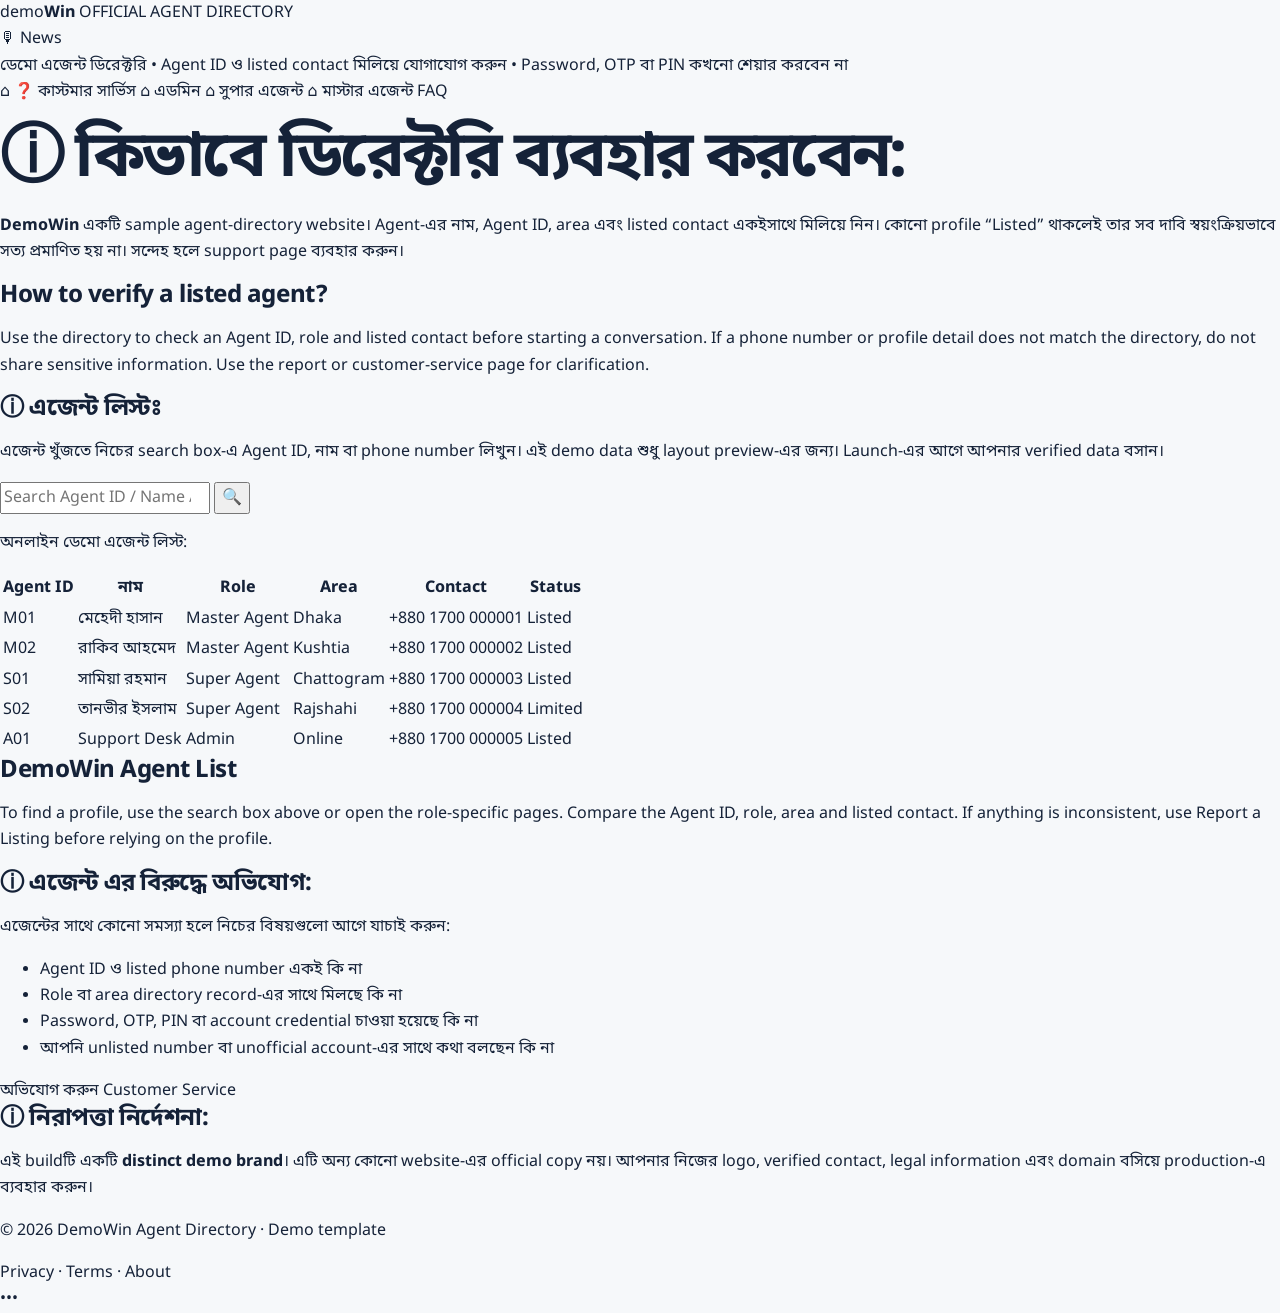
==== commit bd7216b3: "Add files via upload" ====
--- a/index.html
+++ b/index.html
@@ -1,11 +1,139 @@
-<!doctype html><html lang="bn"><head><meta charset="utf-8"><meta name="viewport" content="width=device-width,initial-scale=1,viewport-fit=cover"><title>DemoWin Agent List Bangladesh | Master, Super &amp; Admin Directory</title><meta name="description" content="Search the DemoWin Agent List by name or Agent ID. Browse Master Agent, Super Agent and Admin profiles, check listing status and verification guidance."><meta name="robots" content="index,follow,max-image-preview:large"><link rel="canonical" href="https://yourdomain.com/"><meta property="og:type" content="website"><meta property="og:site_name" content="DemoWin Agent List"><meta property="og:locale" content="bn_BD"><meta property="og:title" content="DemoWin Agent List Bangladesh | Master, Super &amp; Admin Directory"><meta property="og:description" content="Search the DemoWin Agent List by name or Agent ID. Browse Master Agent, Super Agent and Admin profiles, check listing status and verification guidance."><meta property="og:url" content="https://yourdomain.com/"><meta name="twitter:card" content="summary"><meta name="twitter:title" content="DemoWin Agent List Bangladesh | Master, Super &amp; Admin Directory"><meta name="twitter:description" content="Search the DemoWin Agent List by name or Agent ID. Browse Master Agent, Super Agent and Admin profiles, check listing status and verification guidance."><link rel="stylesheet" href="assets/css/style.css"><script type="application/ld+json">{"@context":"https://schema.org","@graph":[{"@type":"Organization","@id":"https://yourdomain.com/#organization","name":"DemoWin Agent List","url":"https://yourdomain.com/"},{"@type":"WebSite","@id":"https://yourdomain.com/#website","url":"https://yourdomain.com/","name":"DemoWin Agent List","publisher":{"@id":"https://yourdomain.com/#organization"},"inLanguage":"bn-BD"}]}</script></head><body><header class="site-header"><div class="brand-zone"><a class="logo" href="index.html" aria-label="DemoWin home"><span class="wing" aria-hidden="true"></span><span><span class="logo-main">Demo<b>win</b></span><span class="logo-sub">VERIFIED AGENT DIRECTORY</span></span></a></div><div class="main-nav-wrap"><nav class="main-nav" aria-label="Main navigation"><button class="nav-item global-search-trigger" type="button"><b>⌕</b><span>খুঁজুন</span></button><a class="nav-item" href="index.html" data-nav><b>⌂</b><span>হোম</span></a><a class="nav-item" href="master-agents.html" data-nav><b>♟</b><span>মাস্টার</span></a><a class="nav-item" href="super-agents.html" data-nav><b>♟</b><span>সুপার</span></a><a class="nav-item" href="admin.html" data-nav><b>♟</b><span>এডমিন</span></a><a class="nav-item" href="faq.html" data-nav><b>?</b><span>সহায়তা</span></a></nav></div></header><main><section class="hero"><div class="container hero-grid"><div class="hero-copy"><span class="eyebrow"><i></i> Agent directory · Last reviewed 16 August 2026</span><h1>Agent খুঁজুন, <span class="gradient-word">Profile ID মিলিয়ে নিন</span>, তারপর যোগাযোগ করুন</h1><p>DemoWin Agent List একটি role-based directory যেখানে Master Agent, Super Agent এবং Admin listing এক জায়গায় সাজানো আছে। নাম, Agent ID বা listed phone number দিয়ে profile খুঁজতে পারবেন; এরপর role, ID, area এবং listing status মিলিয়ে support confirmation নিতে পারবেন।</p><div class="hero-actions"><button class="btn btn-primary global-search-trigger" type="button">⌕ Agent Search</button><a class="btn btn-secondary" href="verification-policy.html">Verification Policy</a></div><div class="trust-points"><span><i class="check">✓</i>Searchable Profile ID</span><span><i class="check">✓</i>Role-based lists</span><span><i class="check">✓</i>Report & correction route</span></div></div><aside class="card featured-agent"><div class="featured-label">Quick Master Agent</div><div class="profile-head"><span class="avatar">MH</span><div><h2>মেহেদী হাসান</h2><p>Master Agent · Dhaka</p></div><span class="verified-badge">✓ Listed</span></div><div class="profile-meta"><div><span>Agent ID</span><strong>M01</strong></div><div><span>Area</span><strong>Dhaka</strong></div><div><span>Phone</span><strong>+8801700000001</strong></div><div><span>Status</span><strong>Available</strong></div></div><button class="btn btn-primary open-chat" type="button" data-agent="মেহেদী হাসান" data-id="M01">Profile নিয়ে support নিন</button><p class="micro-note">Sample listing — launch-এর আগে real verified data বসান</p></aside></div></section>
-<section class="proof-strip"><div class="container proof-grid"><div class="proof"><strong>10</strong><span>Sample directory profiles</span></div><div class="proof"><strong>3</strong><span>Agent role categories</span></div><div class="proof"><strong>ID</strong><span>Name & profile search</span></div><div class="proof"><strong>Help</strong><span>Verification & report route</span></div></div></section>
-<section class="section"><div class="container"><div class="section-head"><div><p class="section-kicker">About the directory</p><h2>DemoWin Agent List কী এবং এই site কীভাবে ব্যবহার করবেন?</h2></div><p>এই site-এর কাজ হলো directory information গুছিয়ে দেখানো—যাতে visitor কোনো নাম বা contact দেখেই তাড়াহুড়া না করে, বরং profile record মিলিয়ে তারপর সিদ্ধান্ত নিতে পারে।</p></div><div class="content-grid two"><article class="card content-card"><h3>এক জায়গায় তিন ধরনের listing</h3><p>Master Agent List, Super Agent List এবং Admin List আলাদা page-এ রাখা হয়েছে। এতে role বুঝে relevant list খুলতে সুবিধা হয় এবং একই ধরনের profile একসাথে compare করা যায়।</p><p>প্রতিটি listing-এ অন্তত Agent ID, role, area, status এবং listed contact রাখার লক্ষ্য। এই তথ্যগুলোর যেকোনোটি mismatch হলে <a class="text-link" href="report-listing.html">listing report</a> করা উচিত।</p></article><article class="card content-card"><h3>“Listed” মানে কী?</h3><p>Listed badge শুধু বোঝায় যে profileটি directory record-এর অংশ। এটি কোনো ব্যক্তির পরিচয়, আর্থিক সক্ষমতা বা অন্য কোনো দাবি সম্পর্কে blanket guarantee নয়। Verification-এর scope জানতে <a class="text-link" href="verification-policy.html">Verification Policy</a> পড়ুন।</p><p>Contact করার আগে Agent ID এবং listed contact মিলিয়ে নেওয়া সবচেয়ে গুরুত্বপূর্ণ step.</p></article></div></div></section>
-<section class="section section-white"><div class="container"><div class="card finder"><div class="finder-copy"><p class="section-kicker">Fast agent finder</p><h3>Agent-এর নাম বা ID জানেন?</h3><p>Search box-এ name, Agent ID বা listed phone number লিখুন। Matching result পাওয়া গেলে সংশ্লিষ্ট directory page খুলে details মিলিয়ে নিন।</p></div><div class="finder-search"><label class="sr-only" for="inlineSearch">Agent name, ID or phone</label><input id="inlineSearch" type="search" placeholder="যেমন: M01 বা Mehedi Hassan"><button class="btn btn-primary" id="inlineSearchBtn" type="button">Search</button></div></div></div></section>
-<section class="section"><div class="container"><div class="section-head"><div><p class="section-kicker">Browse agent lists</p><h2>Role অনুযায়ী agent directory খুলুন</h2></div><p>একই page-এ সবকিছু মিশিয়ে না রেখে role-specific list ব্যবহার করলে profile খুঁজে পাওয়া এবং compare করা সহজ হয়।</p></div><div class="role-grid"><article class="card role-card"><div class="role-icon">♟</div><h3>Master Agent List</h3><p>Master Agent category-তে থাকা profiles, Agent ID, area, listed contact এবং current listing status দেখুন।</p><a class="text-link" href="master-agents.html">Master Agent List দেখুন →</a></article><article class="card role-card"><div class="role-icon">♟</div><h3>Super Agent List</h3><p>Super Agent directory আলাদাভাবে দেখুন এবং profile ID ও role information মিলিয়ে নিন।</p><a class="text-link" href="super-agents.html">Super Agent List দেখুন →</a></article><article class="card role-card"><div class="role-icon">♟</div><h3>Admin List</h3><p>Admin-level directory record এবং issue escalation-এর জন্য listed contact information দেখুন।</p><a class="text-link" href="admin.html">Admin List দেখুন →</a></article></div></div></section>
-<section class="section section-white"><div class="container"><div class="section-head"><div><p class="section-kicker">Verification checklist</p><h2>Agent-এর সাথে যোগাযোগের আগে কী কী মিলিয়ে দেখবেন</h2></div><p>একটি profile legitimate কি না শুধু নাম দেখে বোঝা যায় না। Directory record-এর কয়েকটি field একসাথে মিলিয়ে দেখা ভালো।</p></div><div class="why-grid"><article class="card why-card"><div class="why-number">01</div><h3>Agent ID</h3><p>নাম একই হতে পারে, কিন্তু unique Agent ID listing শনাক্ত করতে বেশি useful.</p></article><article class="card why-card"><div class="why-number">02</div><h3>Role & area</h3><p>Profileটি Master, Super নাকি Admin এবং কোন area-র—দুটোই মিলিয়ে দেখুন।</p></article><article class="card why-card"><div class="why-number">03</div><h3>Listed contact</h3><p>Directory-তে থাকা contact-এর সাথে অন্য জায়গা থেকে পাওয়া number compare করুন।</p></article><article class="card why-card"><div class="why-number">04</div><h3>Listing status</h3><p>Available, Limited বা Removed status থাকলে তার অর্থ বুঝে তারপর যোগাযোগ করুন।</p></article></div><div class="inline-links"><a href="how-it-works.html">Full verification guide</a><a href="agent-safety.html">Agent safety guide</a><a href="customer-service.html">Customer service</a></div></div></section>
-<section class="section"><div class="container"><div class="section-head"><div><p class="section-kicker">Understand the roles</p><h2>Master Agent, Super Agent এবং Admin—পার্থক্য কোথায়?</h2></div><p>Role name দেখেই exact authority ধরে নেওয়া ঠিক নয়। এই directory-তে role labels information grouping-এর জন্য ব্যবহার করা হয়।</p></div><div class="comparison-wrap"><table class="comparison-table"><thead><tr><th>Directory type</th><th>এই page-এ কী দেখবেন</th><th>কখন useful</th></tr></thead><tbody><tr><td><strong>Master Agent</strong></td><td>Master category profiles, ID, area, status</td><td>Master listing খুঁজতে বা compare করতে</td></tr><tr><td><strong>Super Agent</strong></td><td>Super category profiles ও listed details</td><td>Super role-specific directory check করতে</td></tr><tr><td><strong>Admin</strong></td><td>Admin records এবং escalation contact</td><td>Directory issue, correction বা escalation context বুঝতে</td></tr></tbody></table></div></div></section>
-<section class="section section-white"><div class="container"><div class="card safety"><div class="safety-title"><div class="shield">✓</div><h2>Directory ব্যবহার করুন, কিন্তু blind trust করবেন না</h2><p>Search result বা WhatsApp number পাওয়া মানেই automatically verified identity নয়। Agent ID, role, listed contact এবং support confirmation একসাথে দেখুন।</p></div><div class="safety-list"><div class="safe-row good"><i>✓</i><div><strong>Profile ID মিলিয়ে নিন</strong><p>একই নামের একাধিক profile থাকলে ID দিয়ে record আলাদা করুন।</p></div></div><div class="safe-row bad"><i>×</i><div><strong>Unlisted contact এ সতর্ক থাকুন</strong><p>Directory-এর বাইরে পাওয়া number হলে আগে listed record-এর সাথে compare করুন।</p></div></div><div class="safe-row good"><i>✓</i><div><strong>Mismatch report করুন</strong><p>Phone, ID, role বা status ভুল দেখলে report form ব্যবহার করুন।</p></div></div><div class="safe-row warn"><i>!</i><div><strong>Sensitive information share করবেন না</strong><p>Password, OTP, PIN বা account credential support message-এ পাঠাবেন না।</p></div></div></div></div></section>
-<section class="section"><div class="container"><div class="section-head"><div><p class="section-kicker">Important links</p><h2>Directory check করার জন্য useful pages</h2></div><p>Proxy বা random mirror link-এর বদলে site-এর core verification এবং support pages-এ direct access রাখা হয়েছে।</p></div><div class="resource-grid"><a class="card resource-card" href="verification-policy.html"><strong>Verification Policy</strong><span>“Listed”, “Available” ও review process বুঝুন</span></a><a class="card resource-card" href="agent-safety.html"><strong>Agent Safety Guide</strong><span>Red flags এবং safe contact checklist</span></a><a class="card resource-card" href="report-listing.html"><strong>Report a Listing</strong><span>Wrong ID, phone বা status report করুন</span></a><a class="card resource-card" href="about.html"><strong>About the Directory</strong><span>Site purpose, data approach এবং correction policy</span></a></div></div></section>
-<section class="section section-white"><div class="container"><div class="center-head"><p class="section-kicker">Frequently asked</p><h2>Agent List নিয়ে সাধারণ প্রশ্ন</h2><p>Search, Agent ID, listing status এবং verification নিয়ে visitorরা যে প্রশ্নগুলো বেশি করে, সেগুলোর short answer.</p></div><div class="faq-list"><div class="faq open"><button aria-expanded="true"><span>Agent ID দিয়ে profile কীভাবে খুঁজব?</span><span class="arrow">⌃</span></button><div class="ans">Header-এর Search খুলে Agent ID লিখুন। Matching record থাকলে result-এ role ও listed contact দেখা যাবে।</div></div><div class="faq"><button aria-expanded="false"><span>একই নামের দুইজন agent থাকলে কী করব?</span><span class="arrow">⌄</span></button><div class="ans">নাম নয়, Agent ID, role, area এবং listed phone number compare করুন। Unique ID-ই primary reference হওয়া উচিত।</div></div><div class="faq"><button aria-expanded="false"><span>“Available” status কি guarantee?</span><span class="arrow">⌄</span></button><div class="ans">না। এটি directory status মাত্র। Current contact বা অন্য details নিয়ে doubt থাকলে Customer Service-এ ID দিয়ে confirmation নিন।</div></div><div class="faq"><button aria-expanded="false"><span>Listing ভুল হলে কীভাবে report করব?</span><span class="arrow">⌄</span></button><div class="ans"><a class="text-link" href="report-listing.html">Report a Listing</a> page-এ Profile ID, problem type এবং supporting detail দিন।</div></div></div><p class="faq-more"><a class="text-link" href="faq.html">সব FAQ দেখুন →</a></p></div></section>
-<section class="section"><div class="container"><div class="final-cta"><div><h2>কোনো Agent ID বা listing নিয়ে সন্দেহ আছে?</h2><p>Customer Service page খুলে Profile ID দিন। Listing mismatch হলে report করুন; শুধু নাম বা random number-এর ওপর নির্ভর করবেন না।</p></div><a class="btn" href="customer-service.html">Customer Service →</a></div></div></section></main><footer class="footer"><div class="container footer-grid"><div><a class="logo footer-logo" href="index.html"><span class="wing"></span><span><span class="logo-main">Demo<b>win</b></span><span class="logo-sub">VERIFIED AGENT DIRECTORY</span></span></a><p>DemoWin Agent List একটি searchable agent directory। Profile ID, role, listing status, verification guide এবং support information এক জায়গায় পাওয়া যায়।</p><a class="footer-inline" href="about.html">আমাদের সম্পর্কে →</a></div><div><h4>Agent Directory</h4><a href="master-agents.html">Master Agent List</a><a href="super-agents.html">Super Agent List</a><a href="admin.html">Admin List</a><a href="how-it-works.html">Agent Verification Guide</a></div><div><h4>Trust & Support</h4><a href="verification-policy.html">Verification Policy</a><a href="agent-safety.html">Agent Safety Guide</a><a href="report-listing.html">Report a Listing</a><a href="customer-service.html">Customer Service</a><a href="faq.html">FAQ</a></div><div><h4>Policies</h4><a href="privacy.html">Privacy Policy</a><a href="terms.html">Terms & Conditions</a></div></div><div class="container footer-bottom"><span>© 2026 DemoWin Agent List. All rights reserved.</span><span>Directory content last reviewed: 16 August 2026</span></div></footer><button class="chat" id="liveChatBtn" type="button">লাইভ চ্যাট</button><script src="assets/js/site.js"></script></body></html>+<!doctype html>
+<html lang="bn">
+<head>
+  <meta charset="utf-8">
+  <meta name="viewport" content="width=device-width,initial-scale=1,viewport-fit=cover">
+  <title>DemoWin Official Agent Directory</title>
+  <meta name="description" content="DemoWin sample agent directory — a distinct demo site with a classic agent-list layout.">
+  <link rel="stylesheet" href="assets/css/style.css">
+  <link rel="stylesheet" href="assets/css/classic-agent-theme.css">
+</head>
+<body class="classic-agent-page">
+  <div class="classic-shell">
+    <header class="classic-header">
+      <a class="classic-logo" href="index.html" aria-label="DemoWin home">
+        <span class="classic-logo-main"><span>demo</span><b>Win</b></span>
+        <span class="classic-logo-sub">OFFICIAL AGENT DIRECTORY</span>
+      </a>
+
+      <div class="classic-news" role="status">
+        <span class="classic-news-label">🎙 News</span>
+        <div class="classic-news-track"><span>ডেমো এজেন্ট ডিরেক্টরি • Agent ID ও listed contact মিলিয়ে যোগাযোগ করুন • Password, OTP বা PIN কখনো শেয়ার করবেন না</span></div>
+      </div>
+
+      <nav class="classic-nav" aria-label="Primary navigation">
+        <a href="index.html" class="active">⌂</a>
+        <a href="customer-service.html">❓ কাস্টমার সার্ভিস</a>
+        <a href="admin.html">⌂ এডমিন</a>
+        <a href="super-agents.html">⌂ সুপার এজেন্ট</a>
+        <a href="master-agents.html">⌂ মাস্টার এজেন্ট</a>
+        <a href="faq.html">FAQ</a>
+      </nav>
+    </header>
+
+    <main class="classic-main">
+      <section class="classic-panel">
+        <h1 class="classic-panel-title">ⓘ কিভাবে ডিরেক্টরি ব্যবহার করবেন:</h1>
+        <div class="classic-note">
+          <p><strong>DemoWin</strong> একটি sample agent-directory website। Agent-এর নাম, Agent ID, area এবং listed contact একইসাথে মিলিয়ে নিন। কোনো profile “Listed” থাকলেই তার সব দাবি স্বয়ংক্রিয়ভাবে সত্য প্রমাণিত হয় না। সন্দেহ হলে support page ব্যবহার করুন।</p>
+        </div>
+      </section>
+
+      <section class="classic-panel">
+        <h2 class="classic-panel-title classic-english">How to verify a listed agent?</h2>
+        <div class="classic-copy">
+          <p>Use the directory to check an Agent ID, role and listed contact before starting a conversation. If a phone number or profile detail does not match the directory, do not share sensitive information. Use the report or customer-service page for clarification.</p>
+        </div>
+      </section>
+
+      <section class="classic-panel" id="agent-list">
+        <h2 class="classic-panel-title">ⓘ এজেন্ট লিস্টঃ</h2>
+        <div class="classic-note centered-note">
+          <p>এজেন্ট খুঁজতে নিচের search box-এ Agent ID, নাম বা phone number লিখুন। এই demo data শুধু layout preview-এর জন্য। Launch-এর আগে আপনার verified data বসান।</p>
+          <div class="classic-search-wrap">
+            <input id="classicAgentSearch" type="search" placeholder="Search Agent ID / Name / Phone" autocomplete="off">
+            <button id="classicAgentSearchBtn" type="button">🔍</button>
+          </div>
+          <p class="classic-orange-label">অনলাইন ডেমো এজেন্ট লিস্ট:</p>
+        </div>
+
+        <div class="classic-table-wrap">
+          <table class="classic-agent-table" id="classicAgentTable">
+            <thead>
+              <tr><th>Agent ID</th><th>নাম</th><th>Role</th><th>Area</th><th>Contact</th><th>Status</th></tr>
+            </thead>
+            <tbody>
+              <tr><td>M01</td><td>মেহেদী হাসান</td><td>Master Agent</td><td>Dhaka</td><td>+880 1700 000001</td><td><span class="classic-status">Listed</span></td></tr>
+              <tr><td>M02</td><td>রাকিব আহমেদ</td><td>Master Agent</td><td>Kushtia</td><td>+880 1700 000002</td><td><span class="classic-status">Listed</span></td></tr>
+              <tr><td>S01</td><td>সামিয়া রহমান</td><td>Super Agent</td><td>Chattogram</td><td>+880 1700 000003</td><td><span class="classic-status">Listed</span></td></tr>
+              <tr><td>S02</td><td>তানভীর ইসলাম</td><td>Super Agent</td><td>Rajshahi</td><td>+880 1700 000004</td><td><span class="classic-status limited">Limited</span></td></tr>
+              <tr><td>A01</td><td>Support Desk</td><td>Admin</td><td>Online</td><td>+880 1700 000005</td><td><span class="classic-status">Listed</span></td></tr>
+            </tbody>
+          </table>
+          <p id="classicNoResult" class="classic-no-result" hidden>কোনো matching agent পাওয়া যায়নি।</p>
+        </div>
+      </section>
+
+      <section class="classic-panel">
+        <h2 class="classic-panel-title classic-english">DemoWin Agent List</h2>
+        <div class="classic-copy">
+          <p>To find a profile, use the search box above or open the role-specific pages. Compare the Agent ID, role, area and listed contact. If anything is inconsistent, use <a href="report-listing.html">Report a Listing</a> before relying on the profile.</p>
+        </div>
+      </section>
+
+      <section class="classic-panel">
+        <h2 class="classic-panel-title">ⓘ এজেন্ট এর বিরুদ্ধে অভিযোগ:</h2>
+        <div class="classic-note complaint-note">
+          <p>এজেন্টের সাথে কোনো সমস্যা হলে নিচের বিষয়গুলো আগে যাচাই করুন:</p>
+          <ul>
+            <li>Agent ID ও listed phone number একই কি না</li>
+            <li>Role বা area directory record-এর সাথে মিলছে কি না</li>
+            <li>Password, OTP, PIN বা account credential চাওয়া হয়েছে কি না</li>
+            <li>আপনি unlisted number বা unofficial account-এর সাথে কথা বলছেন কি না</li>
+          </ul>
+          <div class="classic-action-row">
+            <a href="report-listing.html" class="classic-action">অভিযোগ করুন</a>
+            <a href="customer-service.html" class="classic-action secondary">Customer Service</a>
+          </div>
+        </div>
+      </section>
+
+      <section class="classic-panel">
+        <h2 class="classic-panel-title">ⓘ নিরাপত্তা নির্দেশনা:</h2>
+        <div class="classic-note">
+          <p>এই buildটি একটি <strong>distinct demo brand</strong>। এটি অন্য কোনো website-এর official copy নয়। আপনার নিজের logo, verified contact, legal information এবং domain বসিয়ে production-এ ব্যবহার করুন।</p>
+        </div>
+      </section>
+    </main>
+
+    <footer class="classic-footer">
+      <p>© 2026 DemoWin Agent Directory · Demo template</p>
+      <div><a href="privacy.html">Privacy</a> · <a href="terms.html">Terms</a> · <a href="about.html">About</a></div>
+    </footer>
+  </div>
+
+  <a class="classic-floating-chat" href="customer-service.html" aria-label="Customer service">•••</a>
+  <script src="assets/js/site.js"></script>
+  <script>
+    (function () {
+      const input = document.getElementById('classicAgentSearch');
+      const button = document.getElementById('classicAgentSearchBtn');
+      const rows = Array.from(document.querySelectorAll('#classicAgentTable tbody tr'));
+      const empty = document.getElementById('classicNoResult');
+      function filterAgents() {
+        const q = input.value.trim().toLowerCase();
+        let shown = 0;
+        rows.forEach((row) => {
+          const match = !q || row.textContent.toLowerCase().includes(q);
+          row.hidden = !match;
+          if (match) shown += 1;
+        });
+        empty.hidden = shown !== 0;
+      }
+      input.addEventListener('input', filterAgents);
+      button.addEventListener('click', filterAgents);
+      input.addEventListener('keydown', (e) => { if (e.key === 'Enter') filterAgents(); });
+    }());
+  </script>
+</body>
+</html>
